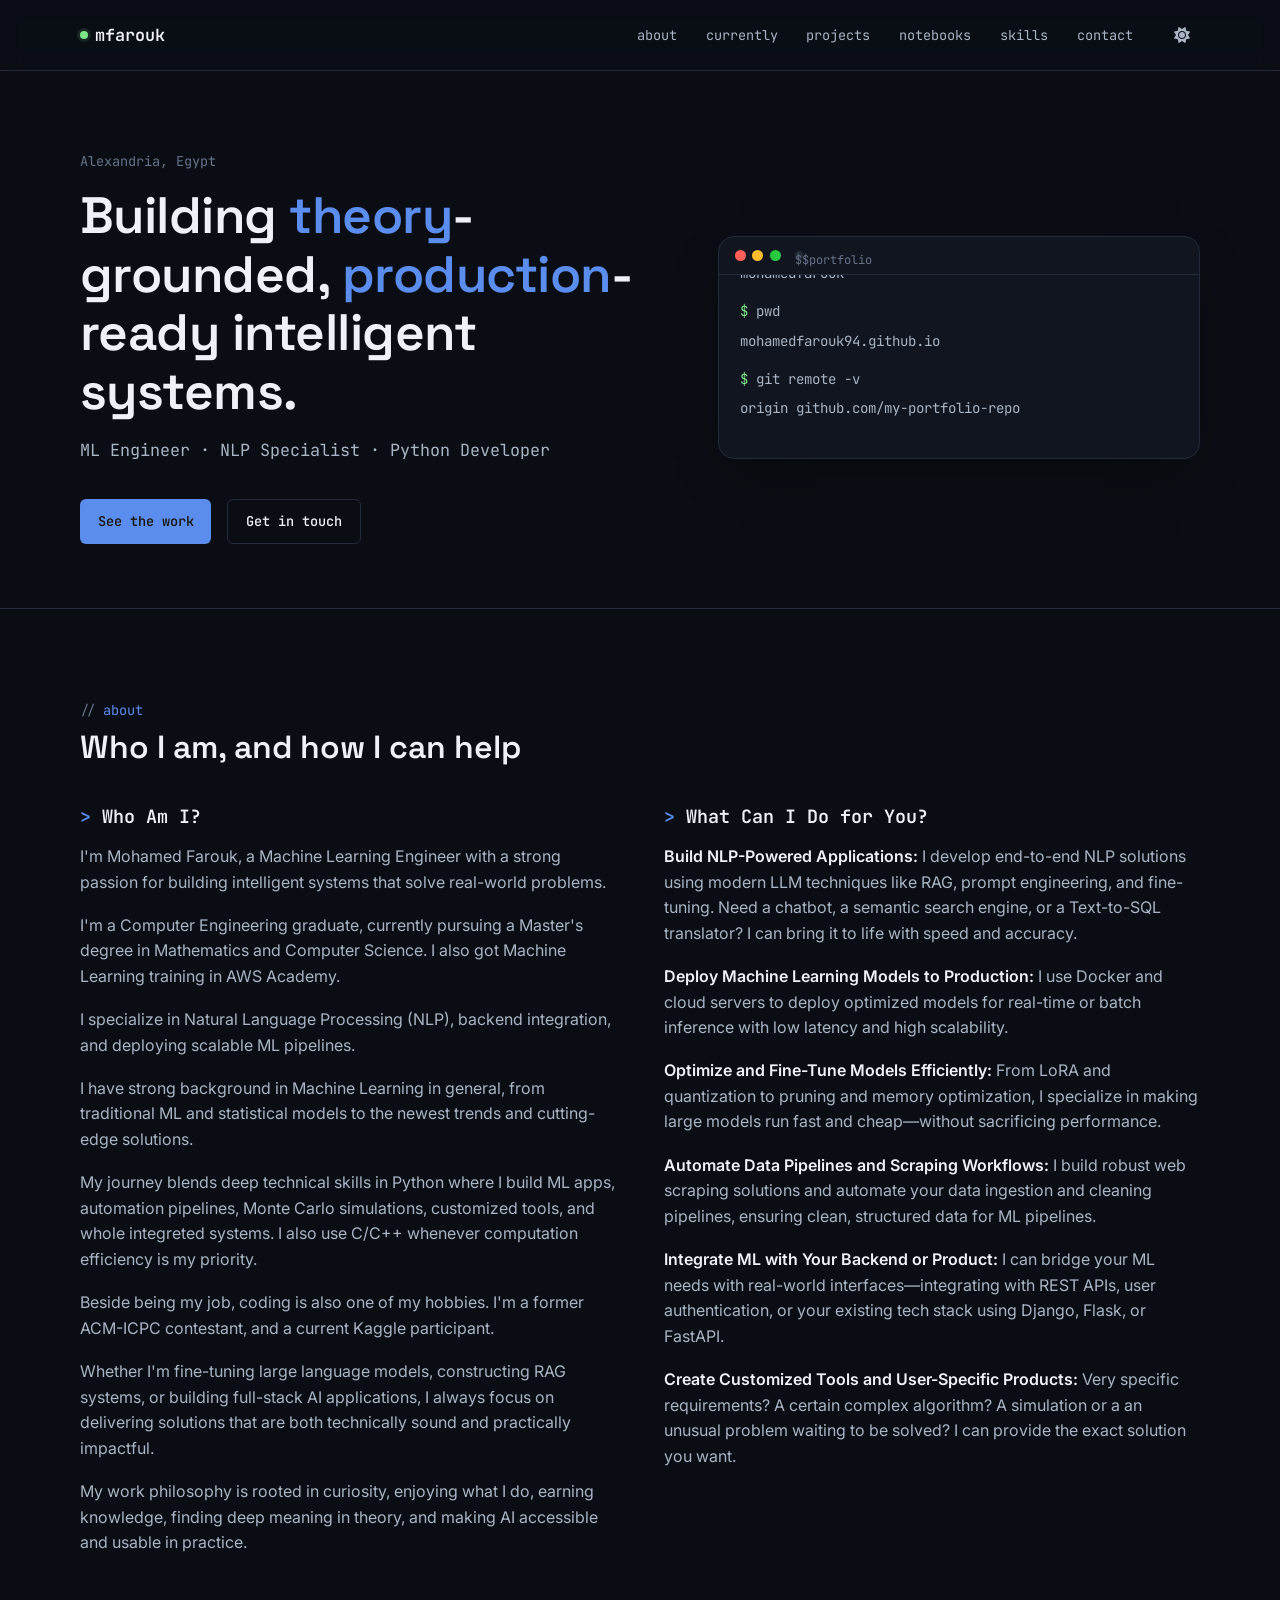
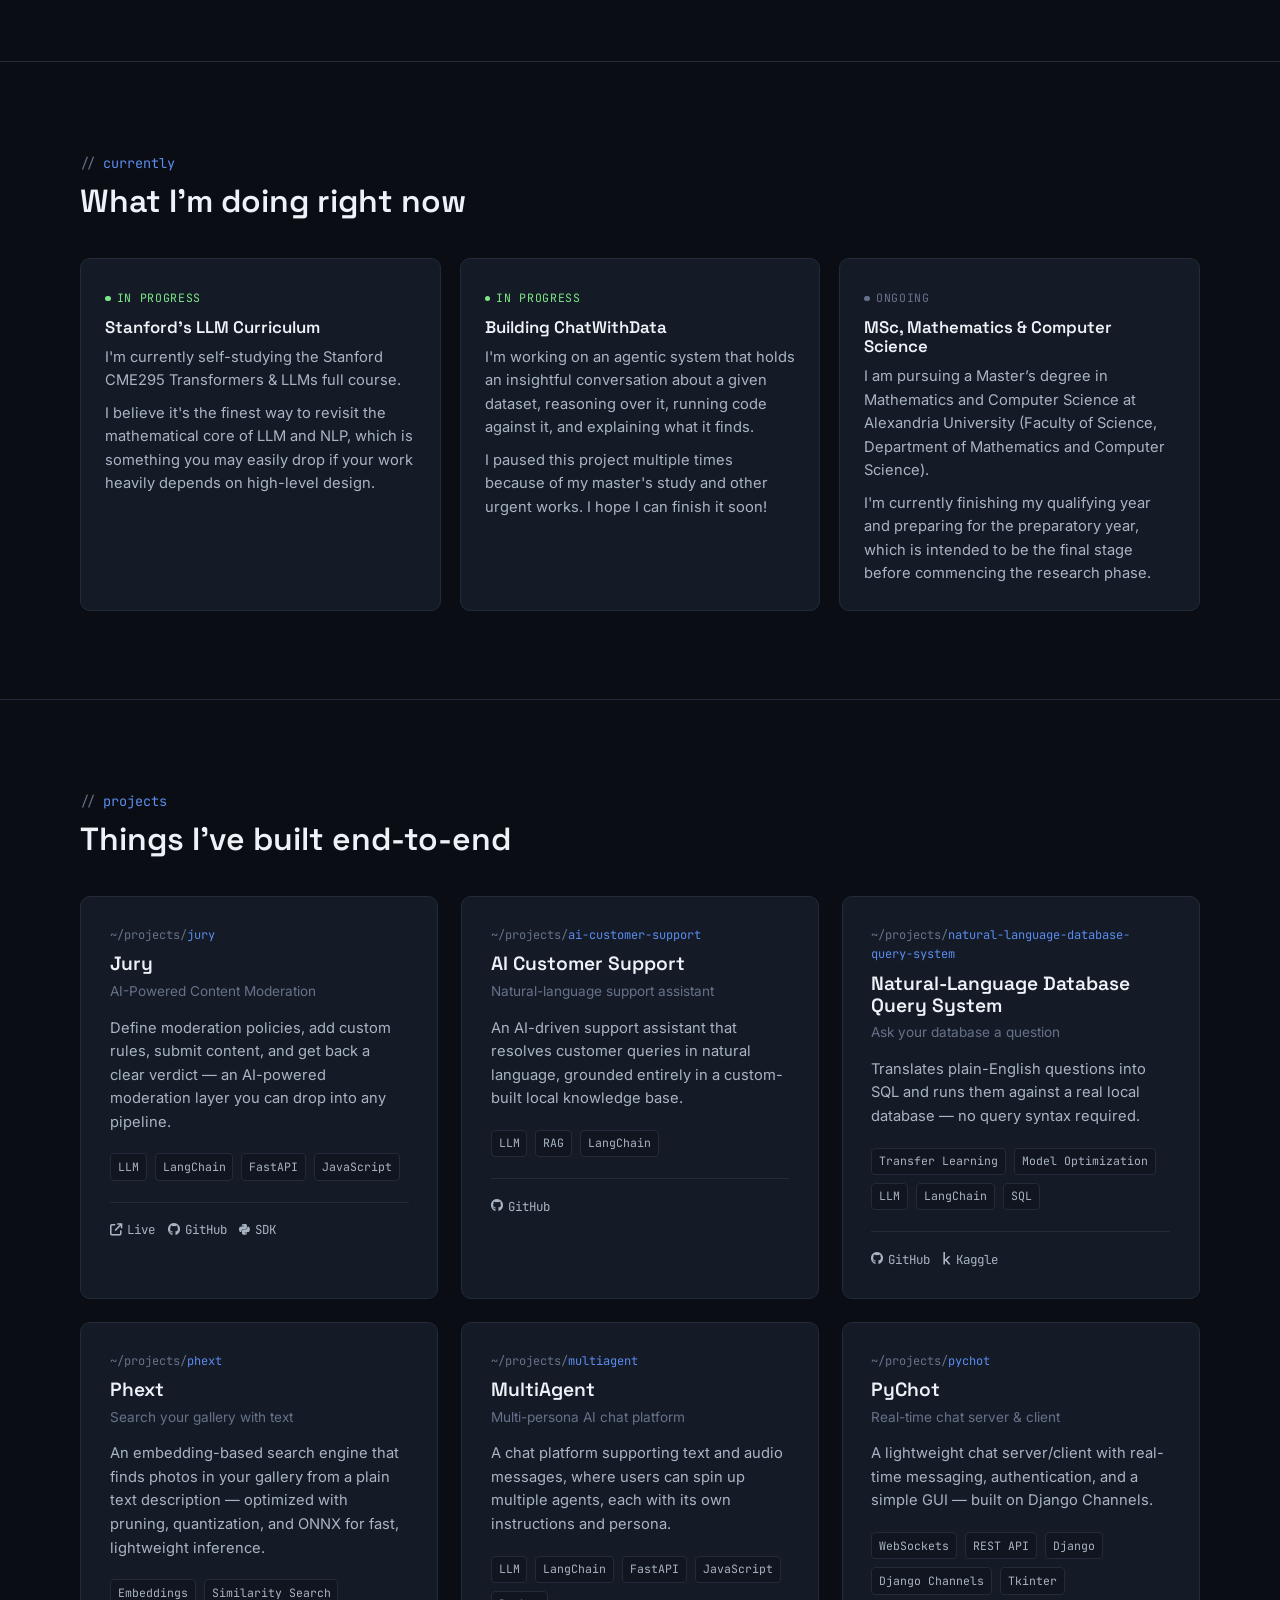
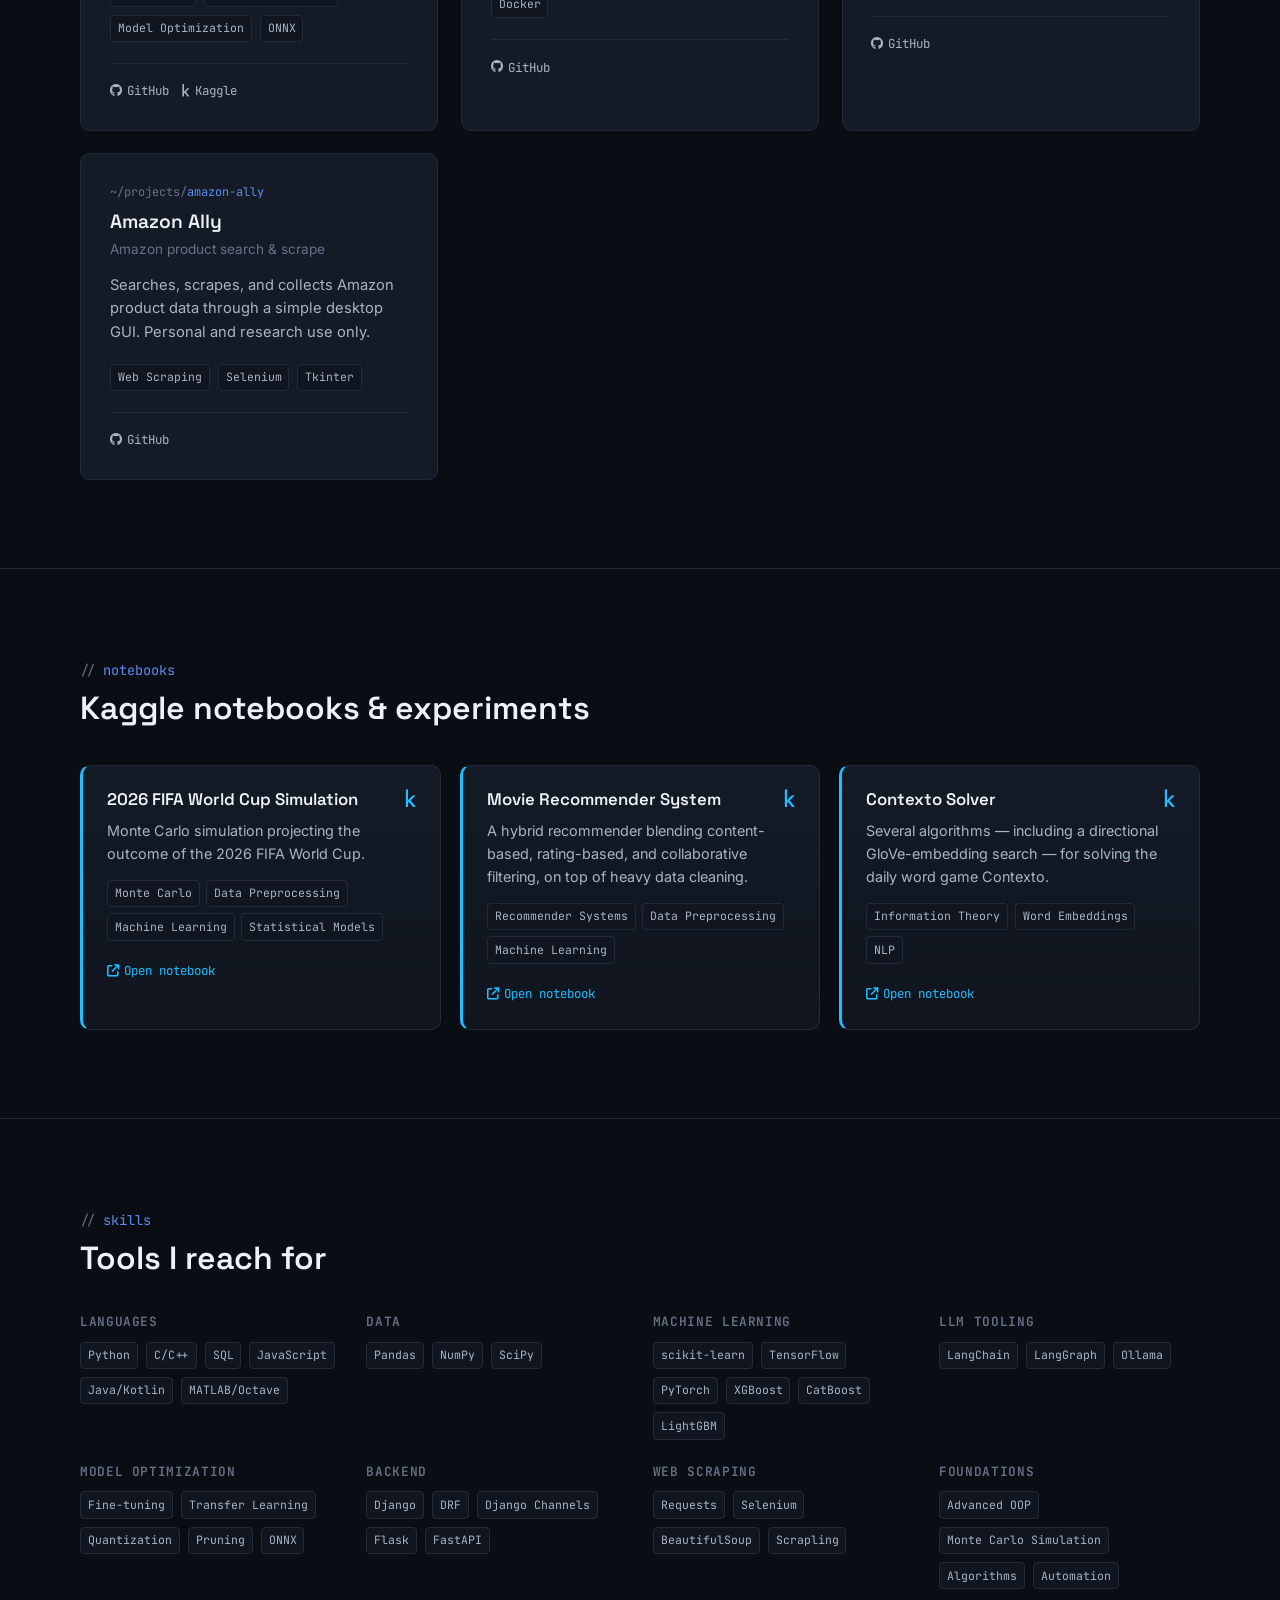
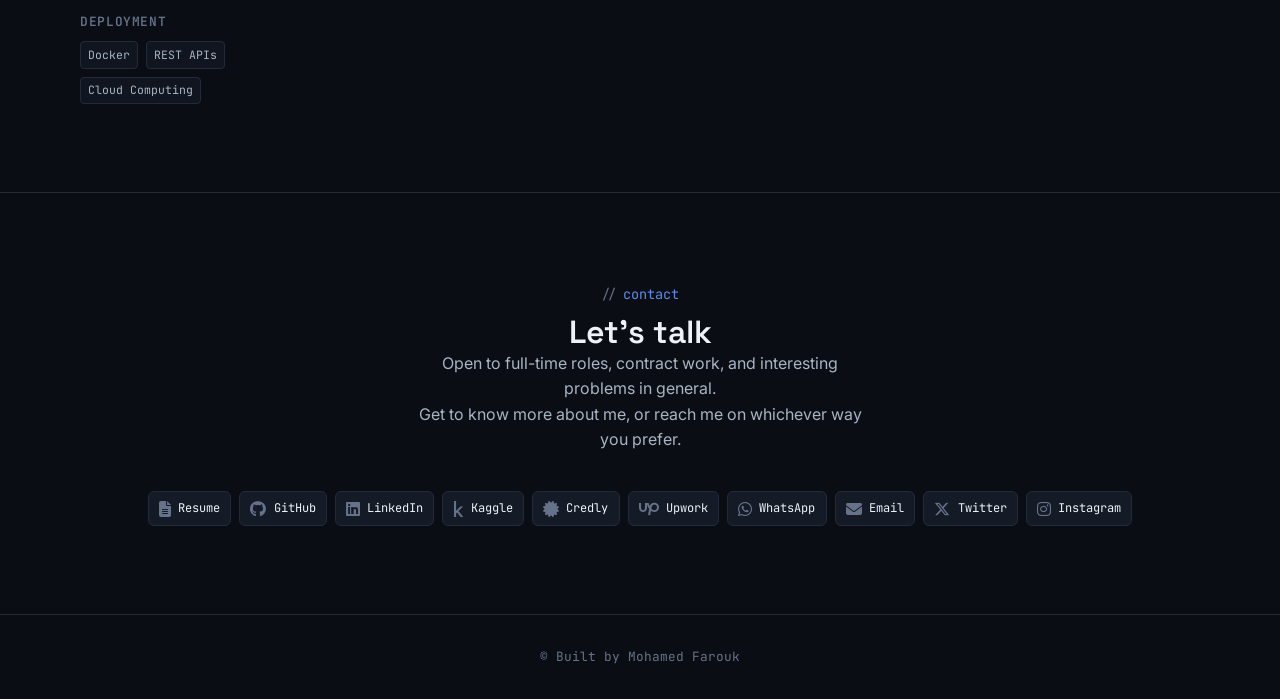
==== index.html @ a7dd2417 "fake commit to trigger deployment" ====
<!doctype html>
<html lang="en">
  <head>
    <meta charset="UTF-8" />
    <meta name="viewport" content="width=device-width, initial-scale=1" />
    <meta name="description" content="Mohamed Farouk — ML Engineer, NLP Specialist, Python Developer." />

    <meta property="og:title" content="Mohamed Farouk – ML Engineer & NLP Specialist" />
    <meta property="og:description" content="Portfolio showcasing NLP, ML, and backend projects by Mohamed Farouk." />
    <meta property="og:url" content="https://mohamedfarouk94.github.io/" />
    <meta property="og:type" content="website" />

    <meta name="twitter:card" content="summary" />
    <meta name="twitter:title" content="Mohamed Farouk – ML Engineer & NLP Specialist" />
    <meta name="twitter:description" content="Portfolio showcasing NLP, ML, and backend projects by Mohamed Farouk." />

    <link rel="preconnect" href="https://fonts.googleapis.com" />
    <link rel="preconnect" href="https://fonts.gstatic.com" crossorigin />
    <link rel="icon" type="image/png" href="favicon.png" />
    <link
      href="https://fonts.googleapis.com/css2?family=Space+Grotesk:wght@500;600;700&family=Inter:wght@400;500;600&family=JetBrains+Mono:wght@400;500;600&display=swap"
      rel="stylesheet"
    />
    <link
      rel="stylesheet"
      href="https://cdnjs.cloudflare.com/ajax/libs/font-awesome/6.5.0/css/all.min.css"
    />
    <link rel="stylesheet" href="css/styles.css" />
    <title>Mohamed Farouk — ML Engineer</title>
  </head>

  <body class="dark" id="top">
    <!-- ============================== HEADER / NAV ============================== -->
    <header class="site-header">
      <div class="wrap header-row">
        <a href="#top" class="logo"><span class="dot"></span>mfarouk</a>

        <nav class="nav">
          <ul class="nav__list" id="nav-list">
            <li class="nav__list-item"><a class="nav__link" href="#about">about</a></li>
            <li class="nav__list-item"><a class="nav__link" href="#currently">currently</a></li>
            <li class="nav__list-item"><a class="nav__link" href="#projects">projects</a></li>
            <li class="nav__list-item"><a class="nav__link" href="#notebooks">notebooks</a></li>
            <li class="nav__list-item"><a class="nav__link" href="#skills">skills</a></li>
            <li class="nav__list-item"><a class="nav__link" href="#contact">contact</a></li>
          </ul>

          <button type="button" class="icon-btn" id="btn-theme" aria-label="Toggle theme">
            <i class="fas fa-sun" aria-hidden="true"></i>
          </button>
          <button type="button" class="icon-btn nav__hamburger" id="btn-hamburger" aria-label="Toggle navigation">
            <i class="fas fa-bars" aria-hidden="true"></i>
          </button>
        </nav>
      </div>
    </header>

    <main>
      <!-- ============================== HERO ============================== -->
      <section class="hero">
        <div class="wrap hero__grid">
          <div>
            <div class="hero__kicker">Alexandria, Egypt</div>
            <h1>Building <span class="accent">theory</span>-grounded, <span class="accent">production</span>-ready intelligent systems.</h1>
            <div class="hero__role">ML Engineer · NLP Specialist · Python Developer</div>
            <div class="hero__actions">
              <a class="btn btn--primary" href="#projects">See the work</a>
              <a class="btn btn--outline" href="#contact">Get in touch</a>
            </div>
          </div>

          <div class="terminal" aria-hidden="true">
            <div class="terminal__bar">
              <span></span><span></span><span></span>
              <span class="terminal__title">$$portfolio</span>
            </div>
            <div class="terminal__body">
              <div class="terminal__line">
              </div>
              <div id="terminal-typed"></div>
            </div>
          </div>
        </div>
      </section>

      <!-- ============================== ABOUT =============================
           Text below is kept unchanged per request — only the markup
           around it is new. Edit the paragraphs directly here. ============ -->
      <section class="section about" id="about">
        <div class="wrap">
          <div class="section-head">
            <div class="eyebrow">about</div>
            <h2>Who I am, and how I can help</h2>
          </div>

          <div class="about__columns">
            <div class="about__body">
              <h3>Who Am I?</h3>
              <p>
                I'm Mohamed Farouk, a Machine Learning Engineer with a strong passion for building intelligent systems that solve real-world problems.
              </p>
              <p>
                I'm a Computer Engineering graduate, currently pursuing a Master's degree in Mathematics and Computer Science. I also got Machine Learning training in AWS Academy.
              </p>
              <p>
                I specialize in Natural Language Processing (NLP), backend integration, and deploying scalable ML pipelines.
              </p>
              <p>
                I have strong background in Machine Learning in general, from traditional ML and statistical models to the newest trends and cutting-edge solutions.
              </p>
              <p>
                My journey blends deep technical skills in Python where I build ML apps, automation pipelines, Monte Carlo simulations, customized tools, and whole integreted systems. I also use C/C++ whenever computation efficiency is my priority.
              </p>
              <p>
                Beside being my job, coding is also one of my hobbies. I'm a former ACM-ICPC contestant, and a current Kaggle participant.
              </p>
              <p>
                Whether I'm fine-tuning large language models, constructing RAG systems, or building full-stack AI applications, I always focus on delivering solutions that are both technically sound and practically impactful.
              </p>
              <p>
                My work philosophy is rooted in curiosity, enjoying what I do, earning knowledge, finding deep meaning in theory, and making AI accessible and usable in practice.
              </p>
            </div>

            <div class="about__body">
              <h3>What Can I Do for You?</h3>
              <p>
                <strong>Build NLP-Powered Applications:</strong> I develop end-to-end NLP solutions using modern LLM techniques like RAG, prompt engineering, and fine-tuning. Need a chatbot, a semantic search engine, or a Text-to-SQL translator? I can bring it to life with speed and accuracy.
              </p>
              <p>
                <strong>Deploy Machine Learning Models to Production:</strong> I use Docker and cloud servers to deploy optimized models for real-time or batch inference with low latency and high scalability.
              </p>
              <p>
                <strong>Optimize and Fine-Tune Models Efficiently:</strong> From LoRA and quantization to pruning and memory optimization, I specialize in making large models run fast and cheap—without sacrificing performance.
              </p>
              <p>
                <strong>Automate Data Pipelines and Scraping Workflows:</strong> I build robust web scraping solutions and automate your data ingestion and cleaning pipelines, ensuring clean, structured data for ML pipelines.
              </p>
              <p>
                <strong>Integrate ML with Your Backend or Product:</strong> I can bridge your ML needs with real-world interfaces—integrating with REST APIs, user authentication, or your existing tech stack using Django, Flask, or FastAPI.
              </p>
              <p>
                <strong>Create Customized Tools and User-Specific Products:</strong> Very specific requirements? A certain complex algorithm? A simulation or a an unusual problem waiting to be solved? I can provide the exact solution you want.
              </p>
            </div>
          </div>
        </div>
      </section>

      <!-- ============================== CURRENTLY ==============================
           Edit CURRENTLY in js/content.js. ========== -->
      <section class="section currently" id="currently">
        <div class="wrap">
          <div class="section-head">
            <div class="eyebrow">currently</div>
            <h2>What I'm doing right now</h2>
          </div>
          <div class="currently__grid" id="currently-grid"></div>
        </div>
      </section>

      <!-- ============================== PROJECTS ==============================
           Edit PROJECTS in js/content.js. ======================================= -->
      <section class="section projects" id="projects">
        <div class="wrap">
          <div class="section-head">
            <div class="eyebrow">projects</div>
            <h2>Things I've built end-to-end</h2>
          </div>
          <div class="projects__grid" id="projects-grid"></div>
        </div>
      </section>

      <!-- ============================== NOTEBOOKS ==============================
           Kaggle-only work lives here, kept separate from Projects.
           Edit NOTEBOOKS in js/content.js. ======================================= -->
      <section class="section notebooks" id="notebooks">
        <div class="wrap">
          <div class="section-head">
            <div class="eyebrow">notebooks</div>
            <h2>Kaggle notebooks & experiments</h2>
          </div>
          <div class="notebooks__grid" id="notebooks-grid"></div>
        </div>
      </section>

      <!-- ============================== SKILLS ==============================
           Edit SKILLS in js/content.js. ======================================= -->
      <section class="section skills" id="skills">
        <div class="wrap">
          <div class="section-head">
            <div class="eyebrow">skills</div>
            <h2>Tools I reach for</h2>
          </div>
          <div class="skills__groups" id="skills-groups"></div>
        </div>
      </section>

      <!-- ============================== CONTACT ==============================
           Edit CONTACT_LINKS in js/content.js. ================================= -->
      <section class="section contact" id="contact">
        <div class="wrap">
          <div class="section-head">
            <div class="eyebrow">contact</div>
            <h2>Let's talk</h2>
            <p class="contact__lead">
              Open to full-time roles, contract work, and interesting problems in general.<br>
              Get to know more about me, or reach me on whichever way you prefer.
            </p>
          </div>
          <div class="contact__row" id="contact-row"></div>
        </div>
      </section>
    </main>

    <a href="#top" class="scroll-top" id="scroll-top" aria-label="Scroll to top">
      <i class="fas fa-arrow-up" aria-hidden="true"></i>
    </a>

    <footer class="site-footer">
      <div class="wrap">© Built by Mohamed Farouk</div>
    </footer>

    <script src="js/content.js"></script>
    <script src="js/render.js"></script>
    <script src="js/main.js"></script>
  </body>
</html>
---- css/styles.css ----
/* ===================================================================
   TOKENS
=================================================================== */
* {
  margin: 0;
  padding: 0;
  border: 0;
  box-sizing: border-box;
}

:root {
  --font-display: "Space Grotesk", sans-serif;
  --font-body: "Inter", sans-serif;
  --font-mono: "JetBrains Mono", monospace;

  --radius-sm: 6px;
  --radius-md: 10px;
  --radius-lg: 16px;

  --max-w: 1120px;

  --kaggle: #20beff;
}

.dark {
  --bg: #0a0e14;
  --bg-elevated: #10151f;
  --surface: #141a26;
  --surface-hover: #182031;
  --border: #232b3a;
  --fg: #a9b4c4;
  --fg-strong: #eef2f8;
  --fg-dim: #667289;
  --accent: #5b8dee;
  --accent-strong: #7ba3f2;
  --accent-soft: rgba(91, 141, 238, 0.12);
  --accent-2: #7ee787;
  --accent-2-soft: rgba(126, 231, 135, 0.12);
  --shadow: 0 20px 50px -20px rgba(0, 0, 0, 0.6);
}

.light {
  --bg: #f4f6f9;
  --bg-elevated: #ffffff;
  --surface: #ffffff;
  --surface-hover: #eef1f6;
  --border: #dde2ea;
  --fg: #4a5162;
  --fg-strong: #171b26;
  --fg-dim: #8991a3;
  --accent: #5b8dee;
  --accent-strong: #7ba3f2;
  --accent-soft: rgba(91, 141, 238, 0.12);
  --accent-2: #1f8a4c;
  --accent-2-soft: rgba(31, 138, 76, 0.1);
  --shadow: 0 20px 50px -25px rgba(30, 40, 60, 0.25);
}

html {
  scroll-behavior: smooth;
}

body {
  background: var(--bg);
  color: var(--fg);
  font-family: var(--font-body);
  line-height: 1.6;
  -webkit-font-smoothing: antialiased;
}

h1, h2, h3, h4 {
  font-family: var(--font-display);
  color: var(--fg-strong);
  line-height: 1.15;
  font-weight: 600;
}

a {
  color: inherit;
  text-decoration: none;
}

ul {
  list-style: none;
}

::selection {
  background: var(--accent);
  color: var(--bg);
}

.wrap {
  max-width: var(--max-w);
  width: 92%;
  margin: 0 auto;
}

@media (prefers-reduced-motion: reduce) {
  *, *::before, *::after {
    animation-duration: 0.001ms !important;
    transition-duration: 0.001ms !important;
  }
}

/* ===================================================================
   EYEBROW / SECTION LABEL — "// comment" motif
=================================================================== */
.eyebrow {
  display: inline-flex;
  align-items: center;
  gap: 0.5em;
  font-family: var(--font-mono);
  font-size: 0.85rem;
  color: var(--accent);
  margin-bottom: 0.6em;
}

.eyebrow::before {
  content: "//";
  color: var(--fg-dim);
}

.section-head {
  margin-bottom: 2.4em;
}

.section-head h2 {
  font-size: 2rem;
}

.section {
  padding: 5.5em 0;
  border-top: 1px solid var(--border);
}

/* ===================================================================
   HEADER / NAV
=================================================================== */
.site-header {
  position: sticky;
  top: 0;
  z-index: 50;
  background: color-mix(in srgb, var(--bg) 85%, transparent);
  backdrop-filter: blur(10px);
  border-bottom: 1px solid var(--border);
}

.header-row {
  height: 4.4em;
  display: flex;
  align-items: center;
  justify-content: space-between;
}

.logo {
  font-family: var(--font-mono);
  font-weight: 600;
  font-size: 1.05rem;
  color: var(--fg-strong);
  display: flex;
  align-items: center;
  gap: 0.4em;
}

.logo .dot {
  width: 0.5em;
  height: 0.5em;
  border-radius: 50%;
  background: var(--accent-2);
  box-shadow: 0 0 0 3px var(--accent-2-soft);
}

.nav {
  display: flex;
  align-items: center;
  gap: 2em;
}

.nav__list {
  display: flex;
  gap: 1.8em;
}

.nav__link {
  font-family: var(--font-mono);
  font-size: 0.85rem;
  color: var(--fg);
  position: relative;
  padding-bottom: 0.2em;
}

.nav__link:hover {
  color: var(--fg-strong);
}

.nav__link::before {
  content: "";
  position: absolute;
  left: 0;
  bottom: 0;
  height: 2px;
  width: 0%;
  background: var(--accent);
  transition: width 0.2s ease;
}

.nav__link:hover::before {
  width: 100%;
}

.icon-btn {
  display: inline-flex;
  align-items: center;
  justify-content: center;
  width: 2.2em;
  height: 2.2em;
  border-radius: var(--radius-sm);
  color: var(--fg);
  font-size: 1rem;
  background: transparent;
  cursor: pointer;
}

.icon-btn:hover {
  background: var(--surface-hover);
  color: var(--accent);
}

.nav__hamburger {
  display: none;
}

@media (max-width: 780px) {
  .nav__list {
    display: none;
    position: absolute;
    top: 4.4em;
    left: 0;
    right: 0;
    flex-direction: column;
    gap: 0;
    background: var(--bg-elevated);
    border-bottom: 1px solid var(--border);
    padding: 0.5em 0;
  }
  .nav__list.is-open {
    display: flex;
  }
  .nav__list-item {
    width: 100%;
  }
  .nav__link {
    display: block;
    padding: 0.9em 6%;
  }
  .nav__hamburger {
    display: inline-flex;
  }
}

/* ===================================================================
   HERO — terminal boot sequence (signature element)
=================================================================== */
.hero {
  padding: 5em 0 4em;
}

.hero__grid {
  display: grid;
  grid-template-columns: 1.1fr 0.9fr;
  gap: 3em;
  align-items: center;
}

@media (max-width: 900px) {
  .hero__grid {
    grid-template-columns: 1fr;
  }
}

.hero__kicker {
  font-family: var(--font-mono);
  font-size: 0.85rem;
  color: var(--fg-dim);
  margin-bottom: 1em;
}

.hero h1 {
  font-size: 3.2rem;
  letter-spacing: -0.01em;
}

.hero h1 .accent {
  color: var(--accent);
}

.hero__role {
  font-family: var(--font-mono);
  color: var(--fg);
  font-size: 1.05rem;
  margin-top: 0.9em;
}

.hero__actions {
  display: flex;
  gap: 1em;
  margin-top: 2.2em;
  flex-wrap: wrap;
}

@media (max-width: 600px) {
  .hero h1 {
    font-size: 2.2rem;
  }
}

/* terminal window */
.terminal {
  background: var(--bg-elevated);
  border: 1px solid var(--border);
  border-radius: var(--radius-lg);
  box-shadow: var(--shadow);
  overflow: hidden;
}

.terminal__bar {
  display: flex;
  align-items: center;
  gap: 0.4em;
  padding: 0.8em 1em;
  border-bottom: 1px solid var(--border);
}

.terminal__bar span {
  width: 0.7em;
  height: 0.7em;
  border-radius: 50%;
  background: var(--border);
}

.terminal__bar span:nth-child(1) { background: #ff5f57; }
.terminal__bar span:nth-child(2) { background: #febc2e; }
.terminal__bar span:nth-child(3) { background: #28c840; }

.terminal__title {
  font-family: var(--font-mono);
  font-size: 0.75rem;
  color: var(--fg-dim);
  margin-left: 0.6em;
}

.terminal__body {
  padding: 1.4em 1.5em 1.6em;
  font-family: var(--font-mono);
  font-size: 0.88rem;
  height: 13em;
  overflow-y: auto;
  scroll-behavior: smooth;
}

.terminal__body::-webkit-scrollbar {
  width: 6px;
}

.terminal__body::-webkit-scrollbar-thumb {
  background: var(--border);
  border-radius: 3px;
}

.terminal__line {
  display: flex;
  gap: 0.6em;
  margin-bottom: 0.5em;
}

.terminal__line:has(.terminal__output.k) {
  margin-bottom: 1.1em;
}

.terminal__prompt {
  color: var(--accent-2);
  flex-shrink: 0;
}

.terminal__output {
  color: var(--fg);
  white-space: pre-wrap;
}

.terminal__output .k {
  color: var(--accent);
}

.cursor {
  display: inline-block;
  width: 0.55em;
  height: 1.1em;
  background: var(--accent);
  margin-left: 0.15em;
  vertical-align: text-bottom;
  animation: blink 1s step-end infinite;
}

@keyframes blink {
  50% { opacity: 0; }
}

.typed-line {
  border-right: none;
}

/* ===================================================================
   BUTTONS
=================================================================== */
.btn {
  display: inline-flex;
  align-items: center;
  gap: 0.5em;
  padding: 0.75em 1.3em;
  border-radius: var(--radius-sm);
  font-family: var(--font-mono);
  font-size: 0.85rem;
  font-weight: 500;
  transition: transform 0.15s ease, background 0.15s ease, color 0.15s ease;
}

.btn--primary {
  background: var(--accent);
  color: #191305;
}

.btn--primary:hover {
  background: var(--accent-strong);
  transform: translateY(-2px);
}

.btn--outline {
  border: 1px solid var(--border);
  color: var(--fg-strong);
}

.btn--outline:hover {
  border-color: var(--accent);
  color: var(--accent);
  transform: translateY(-2px);
}

/* ===================================================================
   ABOUT
=================================================================== */
.about__body p {
  max-width: 72ch;
  margin-bottom: 1.1em;
  color: var(--fg);
}

.about__columns {
  display: grid;
  grid-template-columns: 1fr 1fr;
  gap: 3em;
  margin-top: 2.5em;
}

@media (max-width: 860px) {
  .about__columns {
    grid-template-columns: 1fr;
    gap: 2.5em;
  }
}

.about__columns h3 {
  font-size: 1.15rem;
  margin-bottom: 0.9em;
  font-family: var(--font-mono);
  font-weight: 600;
}

.about__columns h3::before {
  content: "> ";
  color: var(--accent);
}

.about__body strong {
  color: var(--fg-strong);
  font-weight: 600;
}

/* ===================================================================
   CURRENTLY
=================================================================== */
.currently__grid {
  display: grid;
  grid-template-columns: repeat(auto-fit, minmax(19em, 1fr));
  gap: 1.2em;
}

.now-card {
  background: var(--surface);
  border: 1px solid var(--border);
  border-radius: var(--radius-md);
  padding: 1.5em;
  position: relative;
}

.now-card__status {
  display: inline-flex;
  align-items: center;
  gap: 0.5em;
  font-family: var(--font-mono);
  font-size: 0.72rem;
  text-transform: uppercase;
  letter-spacing: 0.06em;
  color: var(--accent-2);
  margin-bottom: 0.9em;
}

.now-card p {
  font-size: 0.92rem;
  color: var(--fg);
  margin-bottom: 0.6em;
}

.now-card p:last-child {
  margin-bottom: 0;
}

.now-card__status .dot {
  width: 0.5em;
  height: 0.5em;
  border-radius: 50%;
  background: var(--accent-2);
}

.now-card__status.is-ongoing {
  color: var(--fg-dim);
}

.now-card__status.is-ongoing .dot {
  background: var(--fg-dim);
}

.now-card__status .dot {
  animation: pulse 1.8s ease-in-out infinite;
}

@keyframes pulse {
  0%, 100% { opacity: 1; }
  50% { opacity: 0.35; }
}

.now-card h3 {
  font-size: 1.05rem;
  margin-bottom: 0.5em;
}

.now-card p {
  font-size: 0.92rem;
  color: var(--fg);
}

/* ===================================================================
   PROJECTS
=================================================================== */
.projects__grid {
  display: grid;
  grid-template-columns: repeat(auto-fit, minmax(21em, 1fr));
  gap: 1.4em;
}

.project-card {
  background: var(--surface);
  border: 1px solid var(--border);
  border-radius: var(--radius-md);
  padding: 1.8em;
  display: flex;
  flex-direction: column;
  transition: transform 0.2s ease, border-color 0.2s ease;
}

.project-card:hover {
  transform: translateY(-5px);
  border-color: var(--accent);
}

.project-card__path {
  font-family: var(--font-mono);
  font-size: 0.75rem;
  color: var(--fg-dim);
  margin-bottom: 0.7em;
}

.project-card__path span {
  color: var(--accent);
}

.project-card h3 {
  font-size: 1.2rem;
  margin-bottom: 0.3em;
}

.project-card__tagline {
  font-size: 0.85rem;
  color: var(--fg-dim);
  margin-bottom: 1em;
}

.project-card__desc {
  font-size: 0.92rem;
  color: var(--fg);
  flex-grow: 1;
  margin-bottom: 1.3em;
}

.project-card__stack {
  display: flex;
  flex-wrap: wrap;
  gap: 0.5em;
  margin-bottom: 1.3em;
}

.tag {
  font-family: var(--font-mono);
  font-size: 0.72rem;
  color: var(--fg);
  background: var(--bg-elevated);
  border: 1px solid var(--border);
  padding: 0.3em 0.6em;
  border-radius: 4px;
}

.project-card__links {
  display: flex;
  gap: 0.8em;
  border-top: 1px solid var(--border);
  padding-top: 1.1em;
  margin-top: auto;
}

.project-card__links a {
  display: inline-flex;
  align-items: center;
  gap: 0.4em;
  font-family: var(--font-mono);
  font-size: 0.78rem;
  color: var(--fg);
}

.project-card__links a:hover {
  color: var(--accent);
}

/* full-width option for a card with an especially long description */
.project-card--wide {
  grid-column: 1 / -1;
}

@media (min-width: 900px) {
  .project-card--wide .project-card__inner {
    display: grid;
    grid-template-columns: 1fr 1fr;
    gap: 2em;
  }
}

/* ===================================================================
   NOTEBOOKS — distinct, lighter card style
=================================================================== */
.notebooks__grid {
  display: grid;
  grid-template-columns: repeat(auto-fit, minmax(18em, 1fr));
  gap: 1.2em;
}

.notebook-card {
  border: 1px solid var(--border);
  border-radius: var(--radius-md);
  padding: 1.5em;
  background: linear-gradient(180deg, var(--surface) 0%, var(--bg-elevated) 100%);
  border-left: 3px solid var(--kaggle);
  transition: transform 0.2s ease;
}

.notebook-card:hover {
  transform: translateY(-4px);
}

.notebook-card__head {
  display: flex;
  align-items: flex-start;
  justify-content: space-between;
  gap: 0.8em;
  margin-bottom: 0.6em;
}

.notebook-card h3 {
  font-size: 1.05rem;
}

.notebook-card__icon {
  color: var(--kaggle);
  font-size: 1.1rem;
  flex-shrink: 0;
}

.notebook-card p {
  font-size: 0.9rem;
  color: var(--fg);
  margin-bottom: 1em;
}

.notebook-card__stack {
  display: flex;
  flex-wrap: wrap;
  gap: 0.4em;
  margin-bottom: 1em;
}

.notebook-card__link {
  font-family: var(--font-mono);
  font-size: 0.78rem;
  color: var(--kaggle);
  display: inline-flex;
  align-items: center;
  gap: 0.4em;
}

/* ===================================================================
   SKILLS
=================================================================== */
.skills__groups {
  display: grid;
  grid-template-columns: repeat(auto-fit, minmax(15em, 1fr));
  gap: 1.6em;
}

.skill-group h3 {
  font-family: var(--font-mono);
  font-size: 0.8rem;
  text-transform: uppercase;
  letter-spacing: 0.05em;
  color: var(--fg-dim);
  margin-bottom: 0.9em;
}

.skill-group__list {
  display: flex;
  flex-wrap: wrap;
  gap: 0.5em;
}

/* ===================================================================
   CONTACT
=================================================================== */
.contact {
  text-align: center;
}

.contact__lead {
  max-width: 46ch;
  margin: 0 auto 2em;
  color: var(--fg);
}

.contact__row {
  display: flex;
  flex-wrap: wrap;
  justify-content: center;
  gap: 0.5em;
}

.contact-link {
  display: inline-flex;
  align-items: center;
  gap: 0.6em;
  padding: 0.55em 0.85em;
  border: 1px solid var(--border);
  border-radius: var(--radius-sm);
  font-family: var(--font-mono);
  font-size: 0.75rem;
  color: var(--fg-strong);
  background: var(--surface);
}

.contact-link i {
  font-size: 1rem;
  color: var(--fg-dim);
}

.contact-link:hover {
  border-color: var(--accent);
  color: var(--accent);
  transform: translateY(-2px);
}

.contact-link:hover i {
  color: var(--accent);
}

/* ===================================================================
   FOOTER
=================================================================== */
.site-footer {
  border-top: 1px solid var(--border);
  padding: 2.5em 0;
  text-align: center;
  font-family: var(--font-mono);
  font-size: 0.8rem;
  color: var(--fg-dim);
}

.scroll-top {
  position: fixed;
  bottom: 1.5em;
  right: 1.5em;
  width: 2.6em;
  height: 2.6em;
  border-radius: 50%;
  background: var(--surface);
  border: 1px solid var(--border);
  color: var(--fg-strong);
  display: none;
  align-items: center;
  justify-content: center;
  box-shadow: var(--shadow);
  z-index: 40;
}

.scroll-top:hover {
  border-color: var(--accent);
  color: var(--accent);
}

/* ===================================================================
   FOCUS STATES (a11y)
=================================================================== */
a:focus-visible,
button:focus-visible {
  outline: 2px solid var(--accent);
  outline-offset: 2px;
}
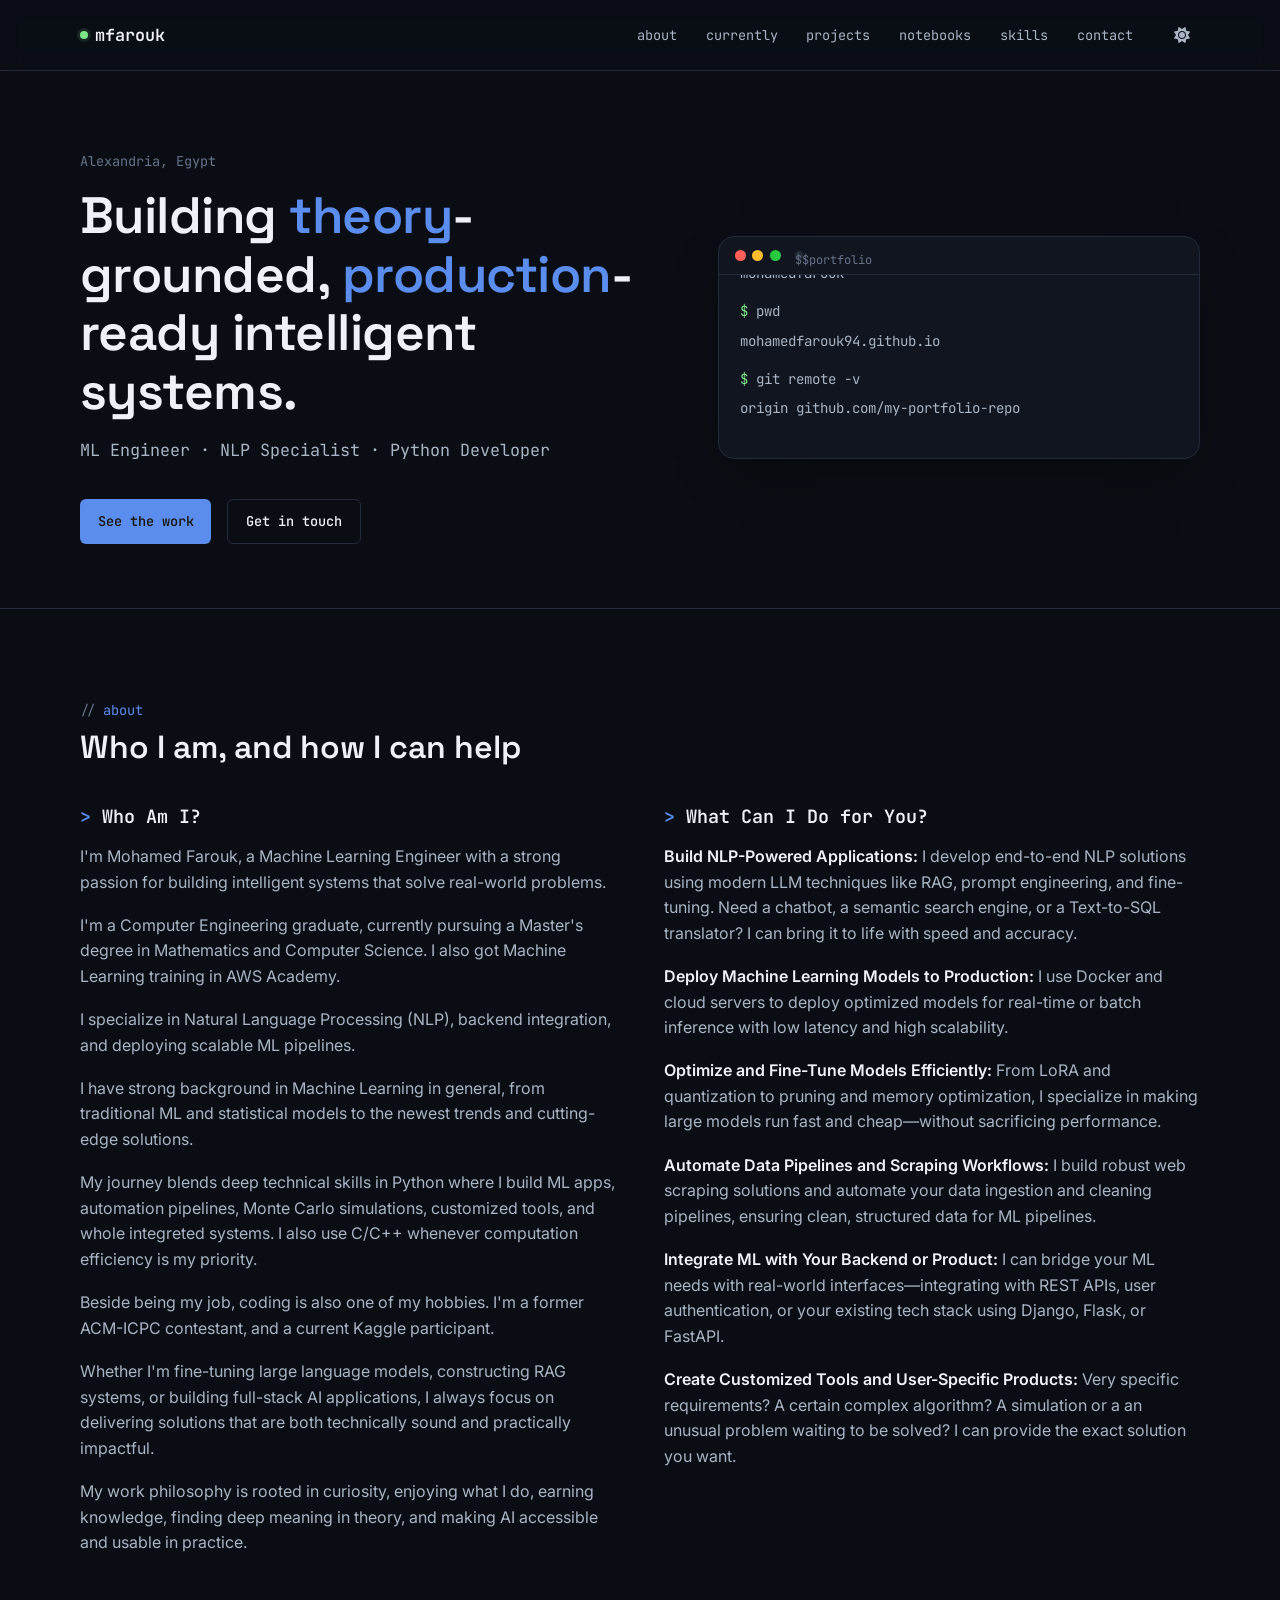
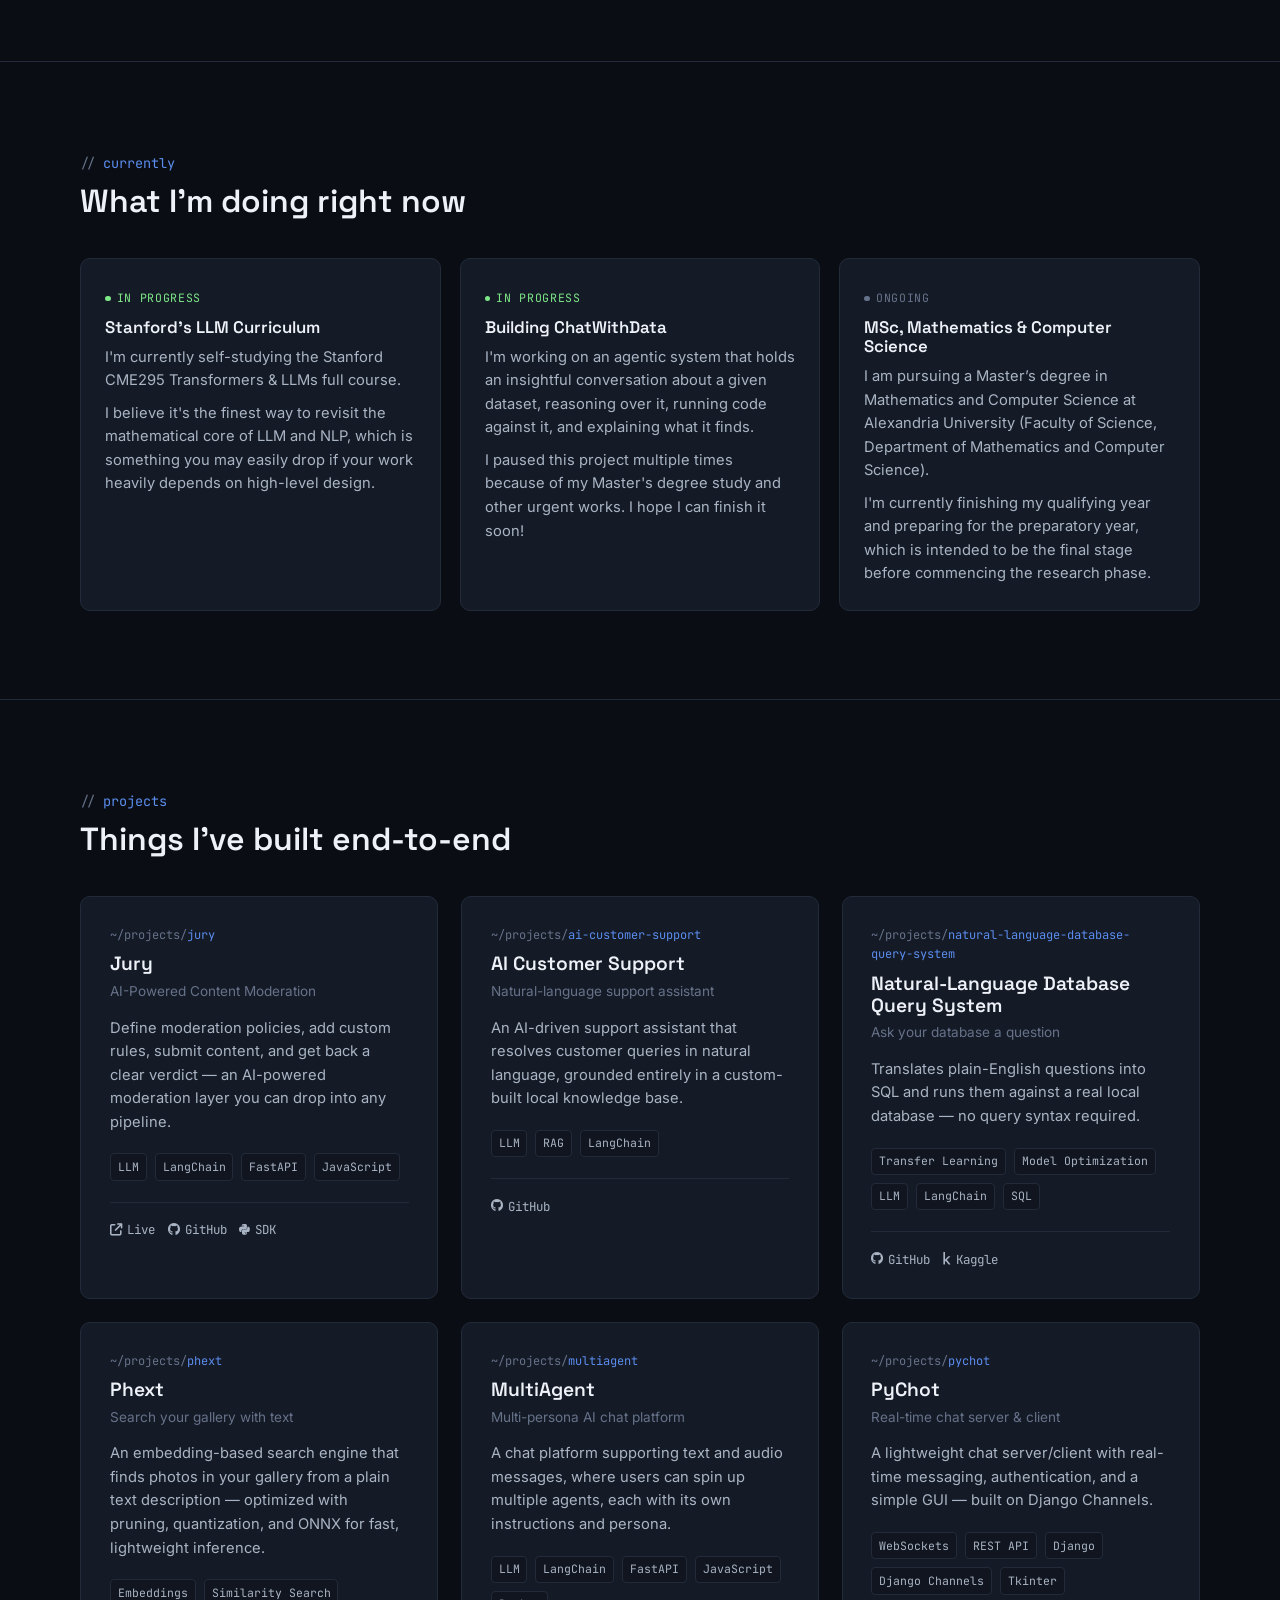
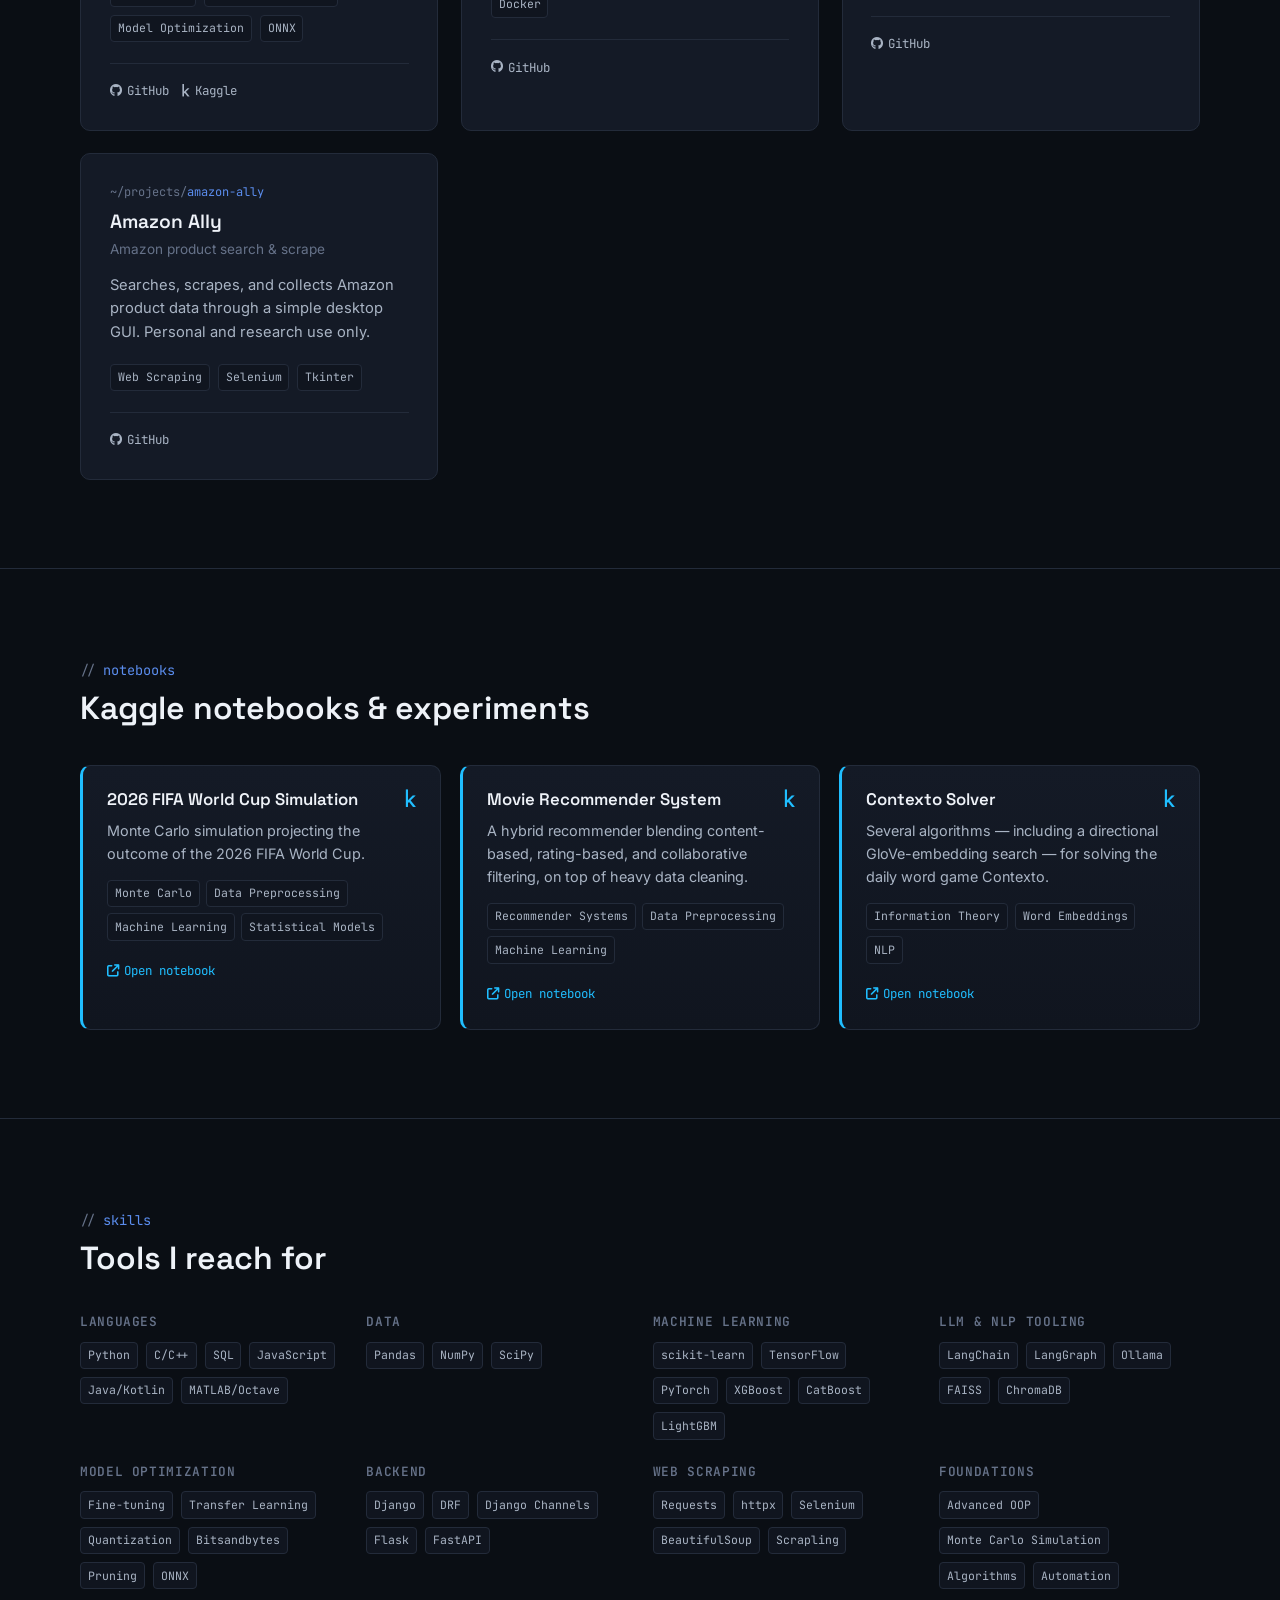
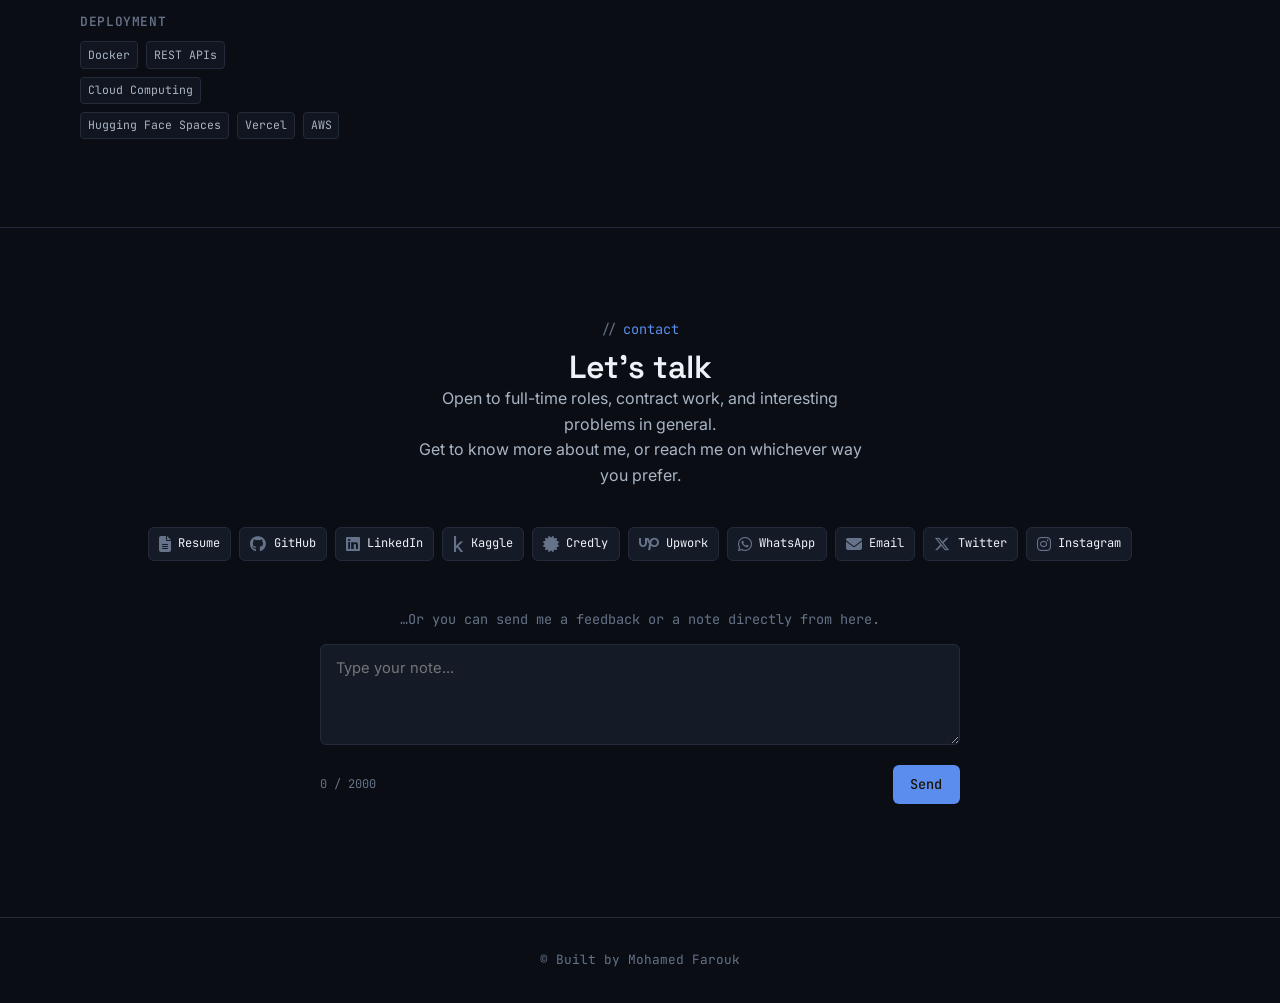
==== commit f3400158: "feedback section" ====
--- a/index.html
+++ b/index.html
@@ -209,6 +209,17 @@
             </p>
           </div>
           <div class="contact__row" id="contact-row"></div>
+            <div class="feedback-box">
+            <p class="feedback-box__lead">…Or you can send me a feedback or a note directly from here.</p>
+            <form id="feedback-form" class="feedback-form">
+              <textarea id="feedback-text" class="feedback-form__textarea" maxlength="2000" rows="4" placeholder="Type your note..." required></textarea>
+              <div class="feedback-form__footer">
+                <span class="feedback-form__count" id="feedback-count">0 / 2000</span>
+                <button type="submit" class="btn btn--primary" id="feedback-submit">Send</button>
+              </div>
+              <p class="feedback-form__status" id="feedback-status" aria-live="polite"></p>
+            </form>
+          </div>
         </div>
       </section>
     </main>
--- a/css/styles.css
+++ b/css/styles.css
@@ -796,6 +796,54 @@
   color: var(--accent);
 }
 
+.feedback-box {
+  max-width: 40em;
+  margin: 3em auto 0;
+  text-align: left;
+}
+.feedback-box__lead {
+  font-family: var(--font-mono);
+  font-size: 0.85rem;
+  color: var(--fg-dim);
+  margin-bottom: 1em;
+  text-align: center;
+}
+.feedback-form__textarea {
+  width: 100%;
+  resize: vertical;
+  min-height: 6em;
+  padding: 0.9em 1em;
+  border: 1px solid var(--border);
+  border-radius: var(--radius-sm);
+  background: var(--surface);
+  color: var(--fg-strong);
+  font-family: var(--font-body);
+  font-size: 0.92rem;
+}
+.feedback-form__textarea:focus-visible {
+  outline: 2px solid var(--accent);
+  outline-offset: 2px;
+}
+.feedback-form__footer {
+  display: flex;
+  align-items: center;
+  justify-content: space-between;
+  margin-top: 0.8em;
+}
+.feedback-form__count {
+  font-family: var(--font-mono);
+  font-size: 0.75rem;
+  color: var(--fg-dim);
+}
+.feedback-form__status {
+  margin-top: 0.8em;
+  font-family: var(--font-mono);
+  font-size: 0.8rem;
+  min-height: 1.2em;
+}
+.feedback-form__status.is-success { color: var(--accent-2); }
+.feedback-form__status.is-error { color: #ff6b6b; }
+
 /* ===================================================================
    FOOTER
 =================================================================== */
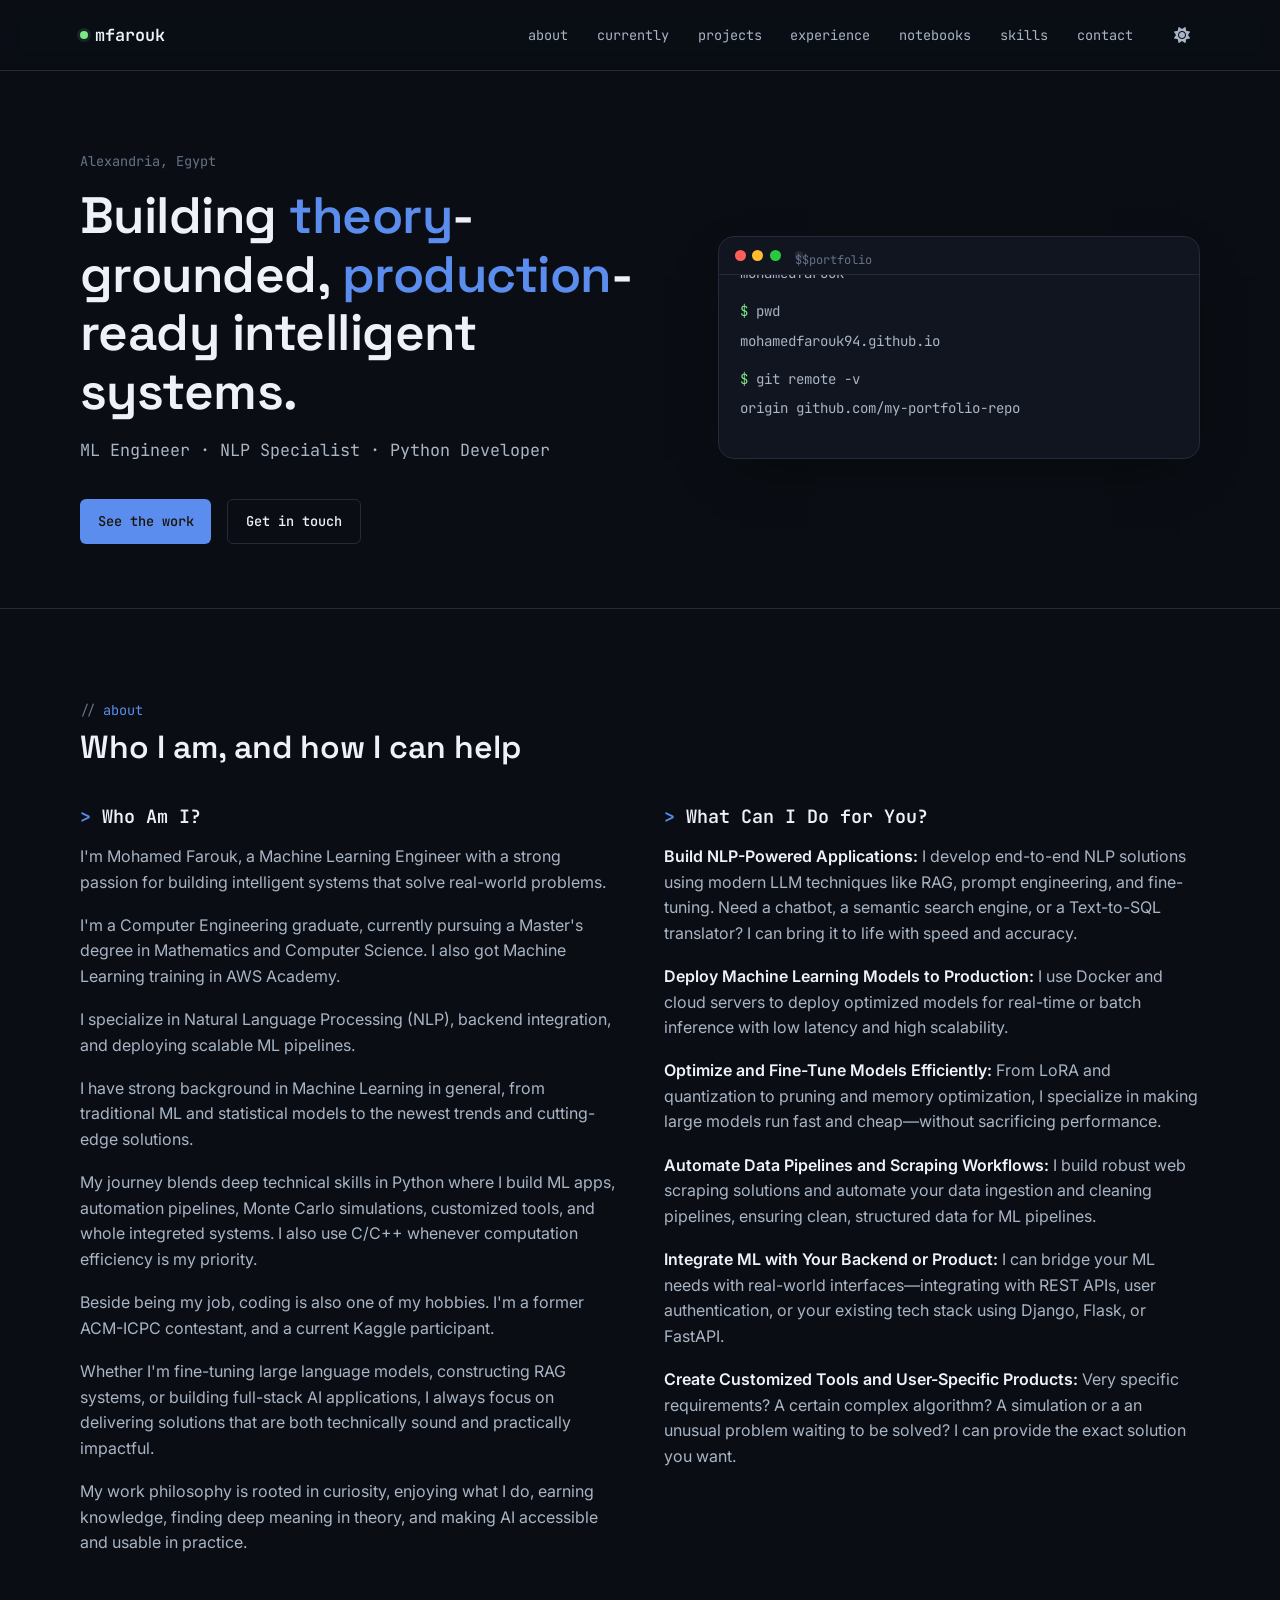
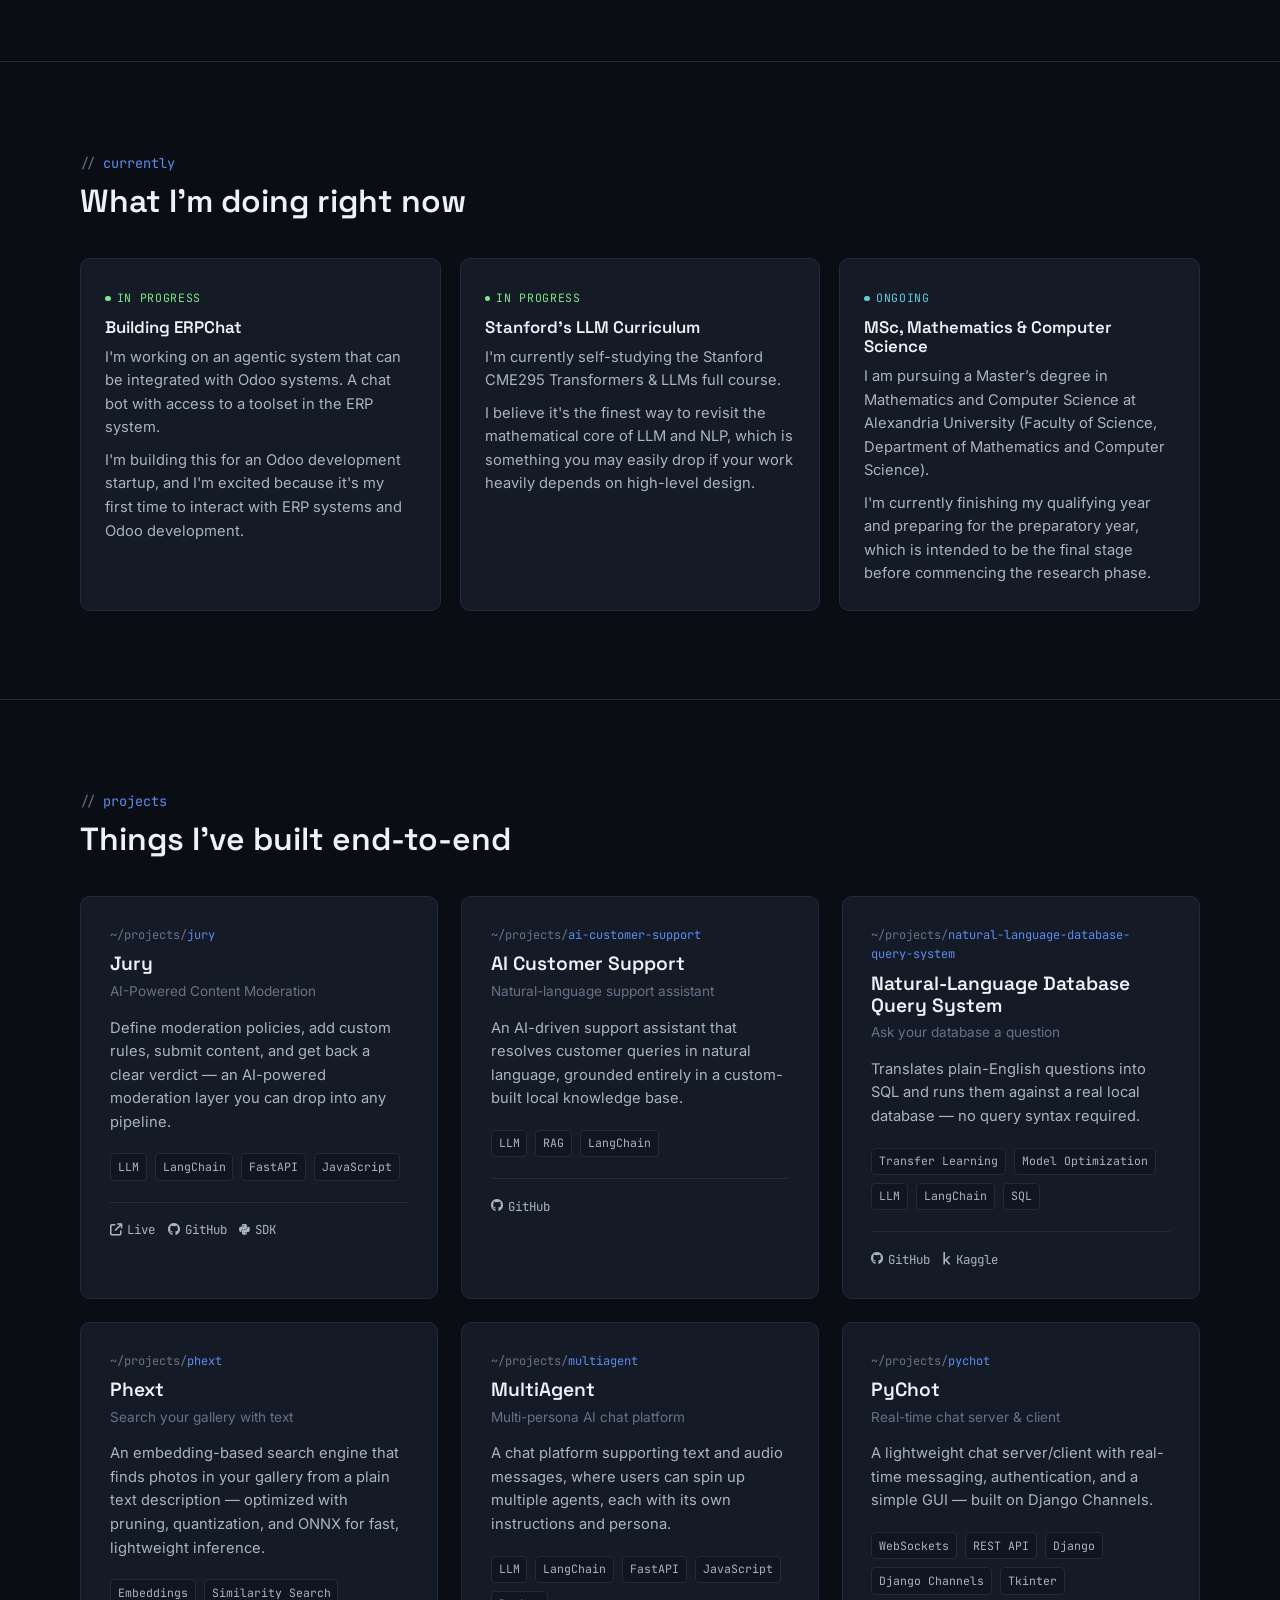
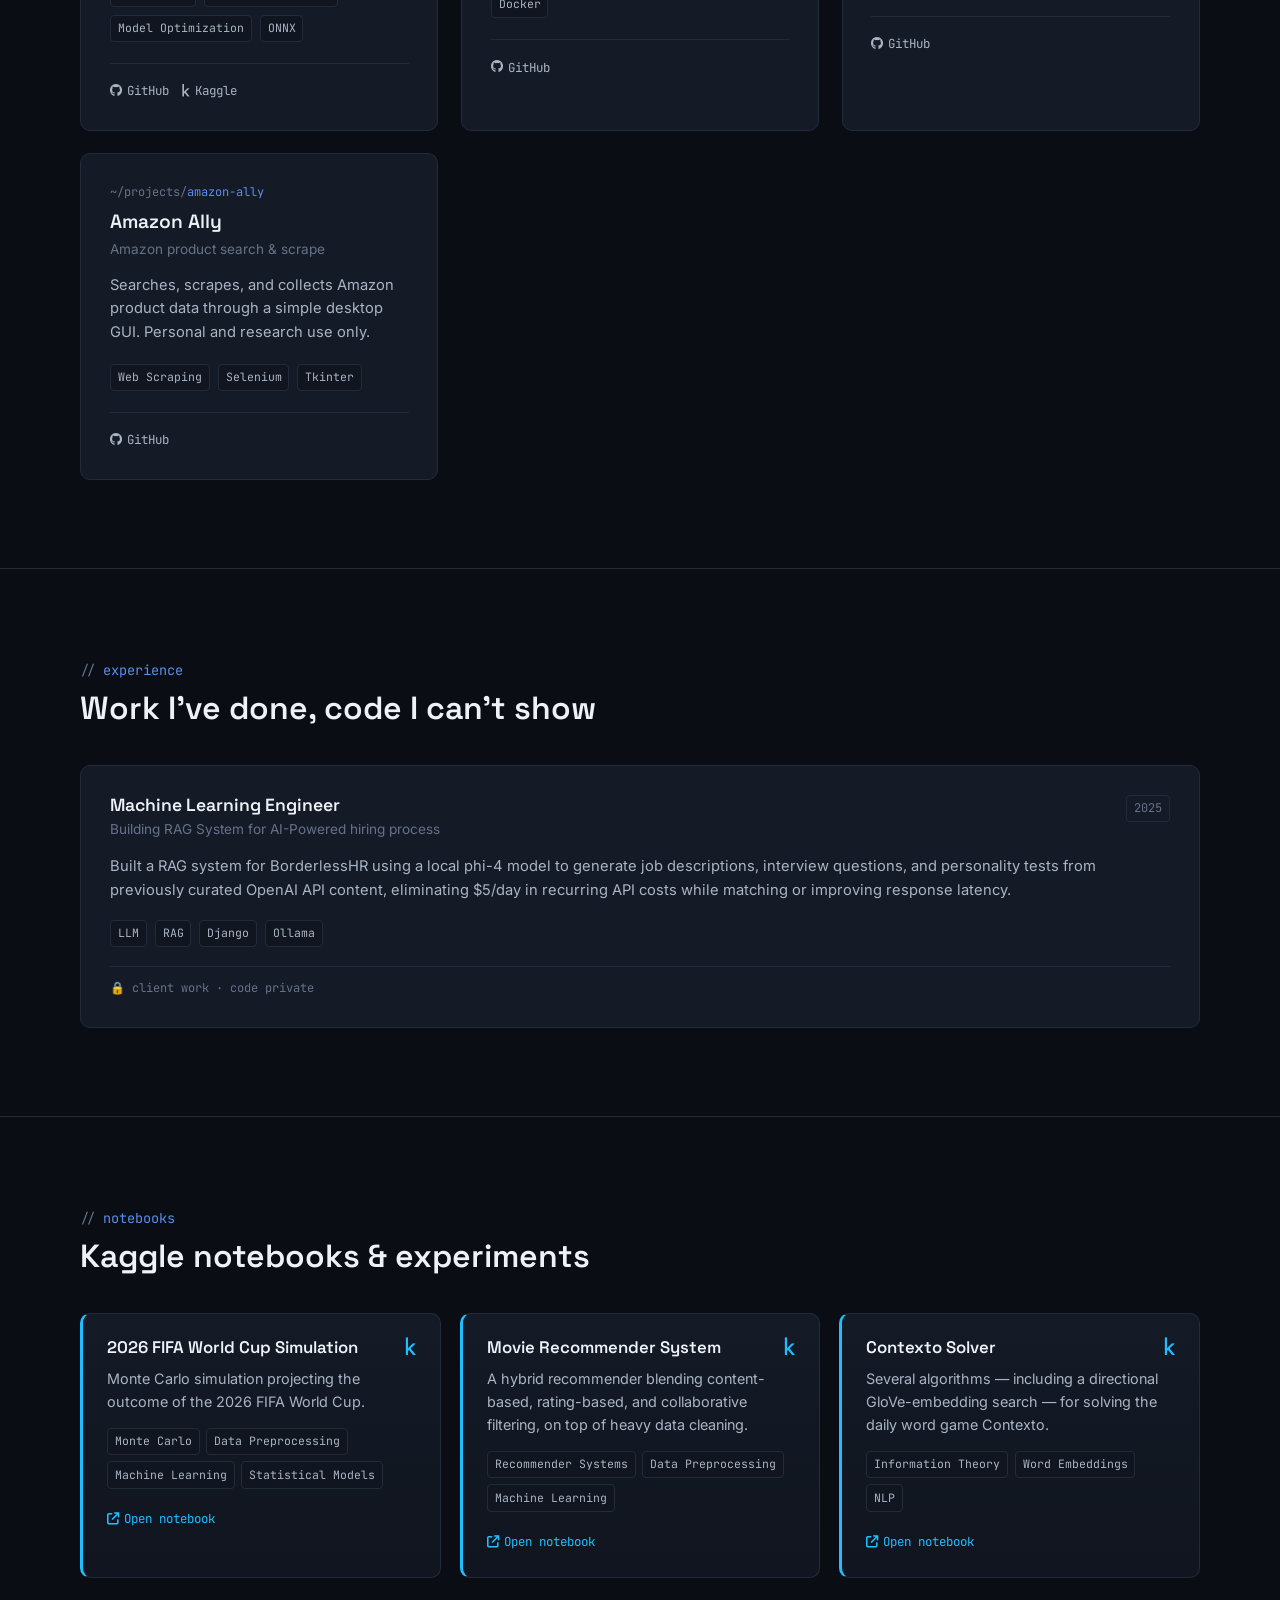
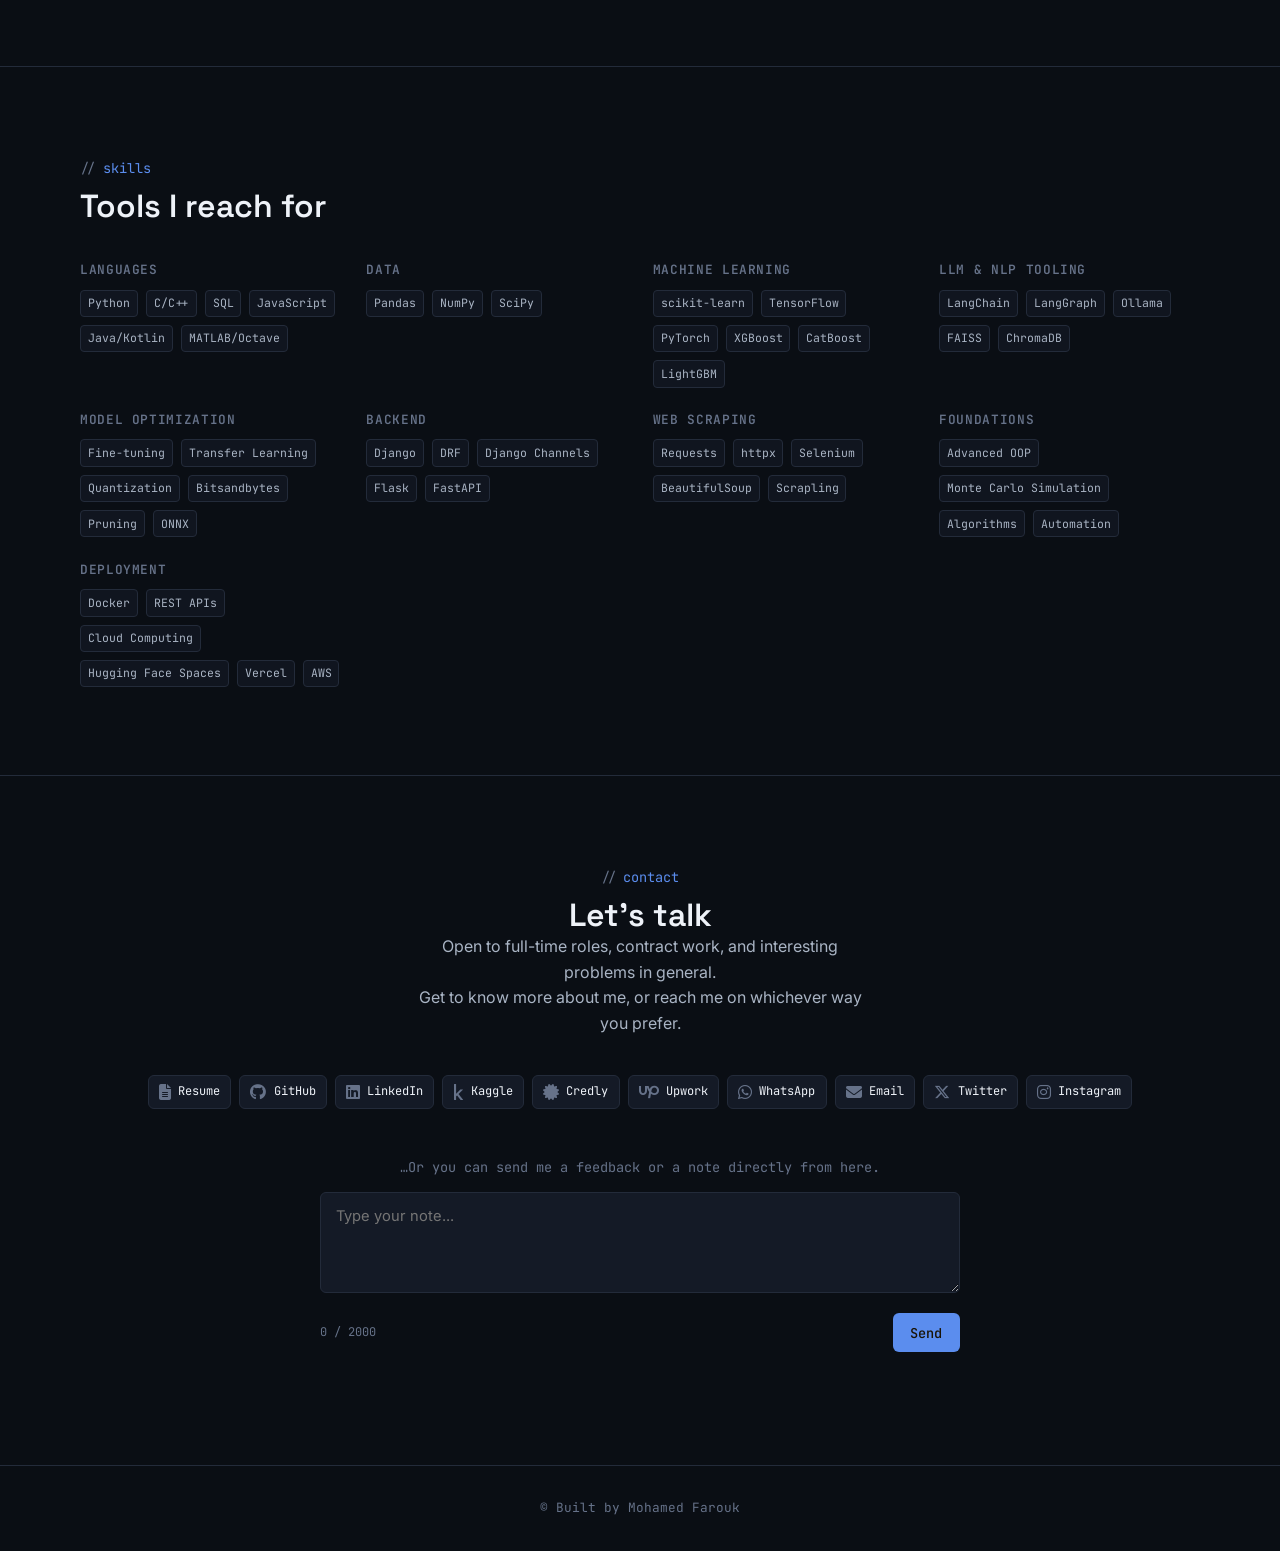
==== commit 173c3899: "adding experience" ====
--- a/index.html
+++ b/index.html
@@ -40,6 +40,7 @@
             <li class="nav__list-item"><a class="nav__link" href="#about">about</a></li>
             <li class="nav__list-item"><a class="nav__link" href="#currently">currently</a></li>
             <li class="nav__list-item"><a class="nav__link" href="#projects">projects</a></li>
+            <li class="nav__list-item"><a class="nav__link" href="#experience">experience</a></li>
             <li class="nav__list-item"><a class="nav__link" href="#notebooks">notebooks</a></li>
             <li class="nav__list-item"><a class="nav__link" href="#skills">skills</a></li>
             <li class="nav__list-item"><a class="nav__link" href="#contact">contact</a></li>
@@ -171,6 +172,19 @@
         </div>
       </section>
 
+      <!-- ============================== EXPERIENCE ==============================
+     Client/freelance work with no public code. Edit EXPERIENCE in
+     js/content.js. ============================================================ -->
+      <section class="section experience" id="experience">
+        <div class="wrap">
+          <div class="section-head">
+            <div class="eyebrow">experience</div>
+            <h2>Work I've done, code I can't show</h2>
+          </div>
+          <div class="experience__grid" id="experience-grid"></div>
+        </div>
+      </section>
+
       <!-- ============================== NOTEBOOKS ==============================
            Kaggle-only work lives here, kept separate from Projects.
            Edit NOTEBOOKS in js/content.js. ======================================= -->
--- a/css/styles.css
+++ b/css/styles.css
@@ -531,11 +531,24 @@
   background: var(--accent-2);
 }
 
+.now-card__status.is-active {
+  color: var(--accent-2);
+}
+.now-card__status.is-active .dot {
+  background: var(--accent-2);
+}
+
 .now-card__status.is-ongoing {
-  color: var(--fg-dim);
-}
-
+  color: #5ecdd8;
+}
 .now-card__status.is-ongoing .dot {
+  background: #5ecdd8;
+}
+
+.now-card__status.is-paused {
+  color: var(--fg-dim);
+}
+.now-card__status.is-paused .dot {
   background: var(--fg-dim);
 }
 
@@ -660,6 +673,72 @@
     grid-template-columns: 1fr 1fr;
     gap: 2em;
   }
+}
+
+/* ===================================================================
+   EXPERIENCE
+=================================================================== */
+.experience__grid {
+  display: grid;
+  grid-template-columns: repeat(auto-fit, minmax(22em, 1fr));
+  gap: 1.4em;
+}
+
+.experience-card {
+  background: var(--surface);
+  border: 1px solid var(--border);
+  border-radius: var(--radius-md);
+  padding: 1.8em;
+}
+
+.experience-card__head {
+  display: flex;
+  justify-content: space-between;
+  align-items: flex-start;
+  gap: 1em;
+  margin-bottom: 0.9em;
+}
+
+.experience-card h3 {
+  font-size: 1.1rem;
+  margin-bottom: 0.2em;
+}
+
+.experience-card__context {
+  font-size: 0.85rem;
+  color: var(--fg-dim);
+}
+
+.experience-card__timeframe {
+  font-family: var(--font-mono);
+  font-size: 0.75rem;
+  color: var(--fg-dim);
+  border: 1px solid var(--border);
+  border-radius: 4px;
+  padding: 0.25em 0.6em;
+  flex-shrink: 0;
+  white-space: nowrap;
+}
+
+.experience-card__desc {
+  font-size: 0.92rem;
+  color: var(--fg);
+  margin-bottom: 1.2em;
+}
+
+.experience-card__stack {
+  display: flex;
+  flex-wrap: wrap;
+  gap: 0.5em;
+  margin-bottom: 1.2em;
+}
+
+.experience-card__badge {
+  font-family: var(--font-mono);
+  font-size: 0.75rem;
+  color: var(--fg-dim);
+  border-top: 1px solid var(--border);
+  padding-top: 1em;
 }
 
 /* ===================================================================
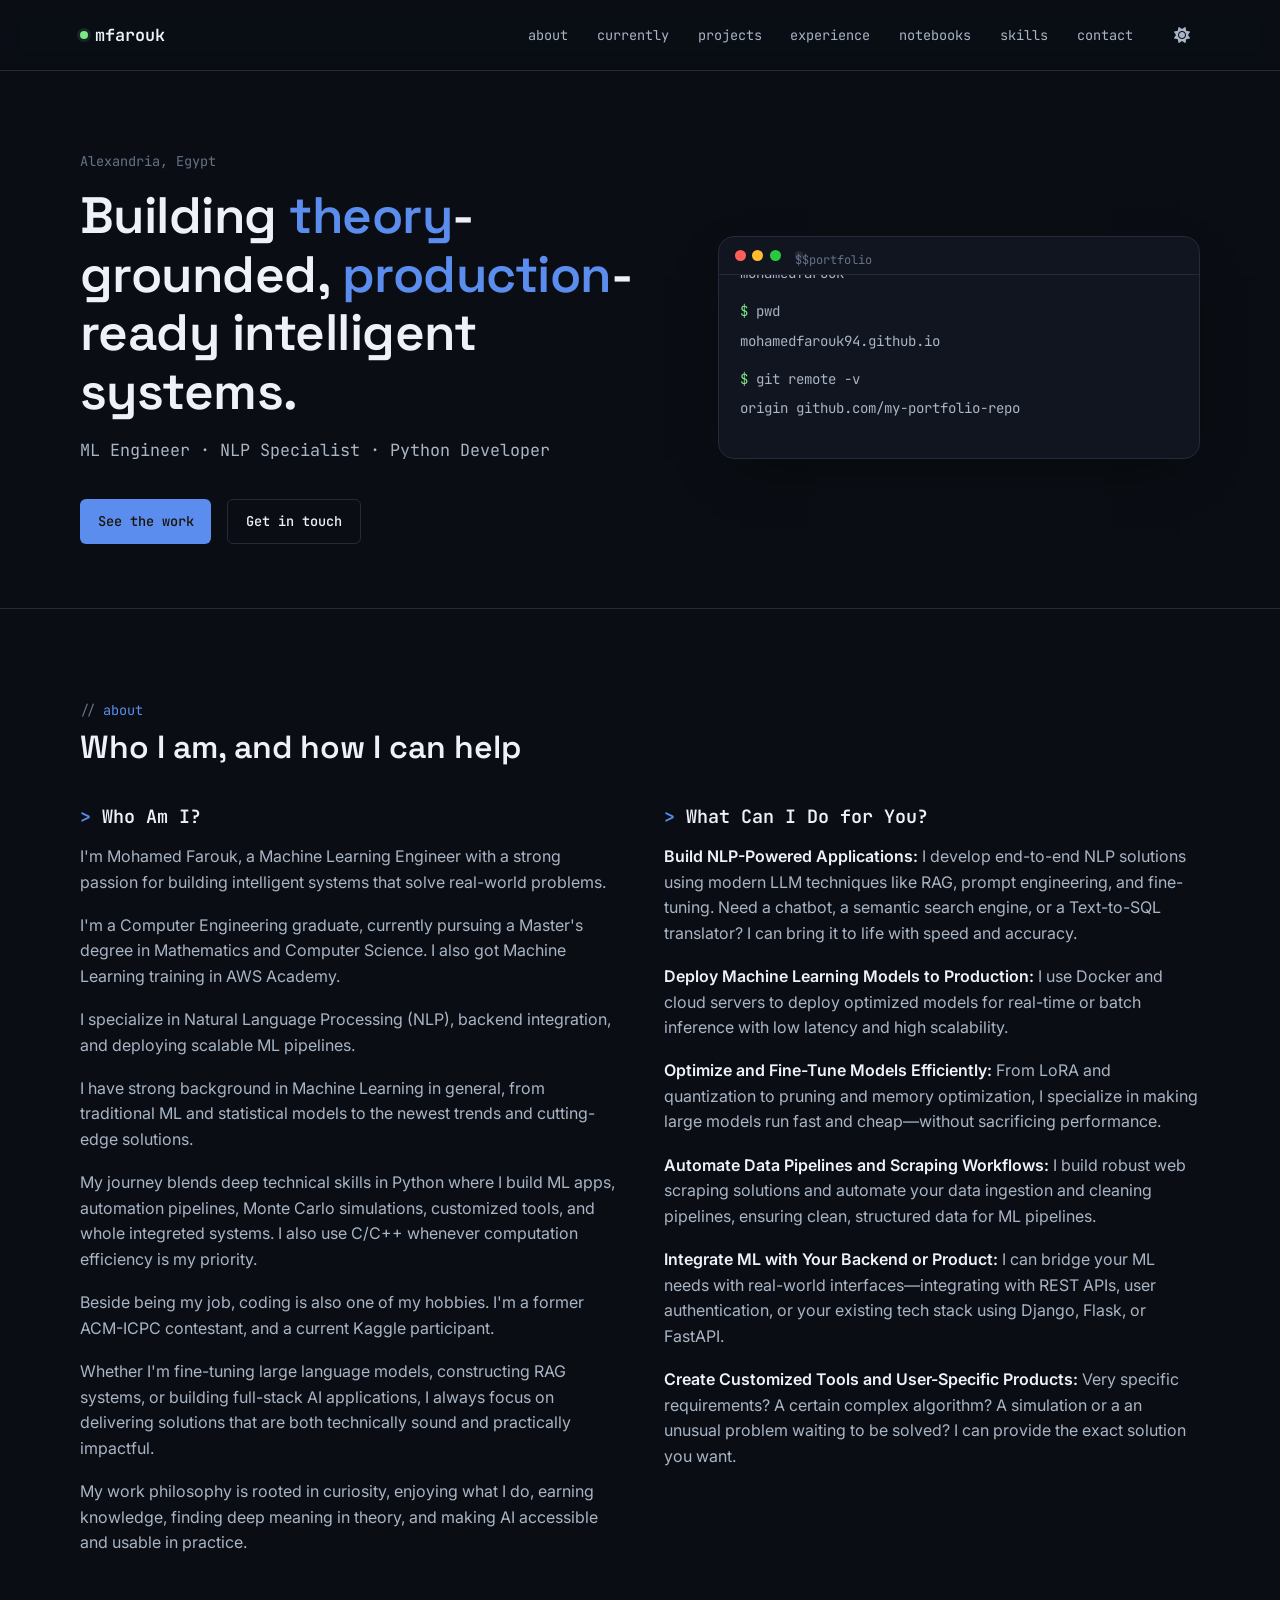
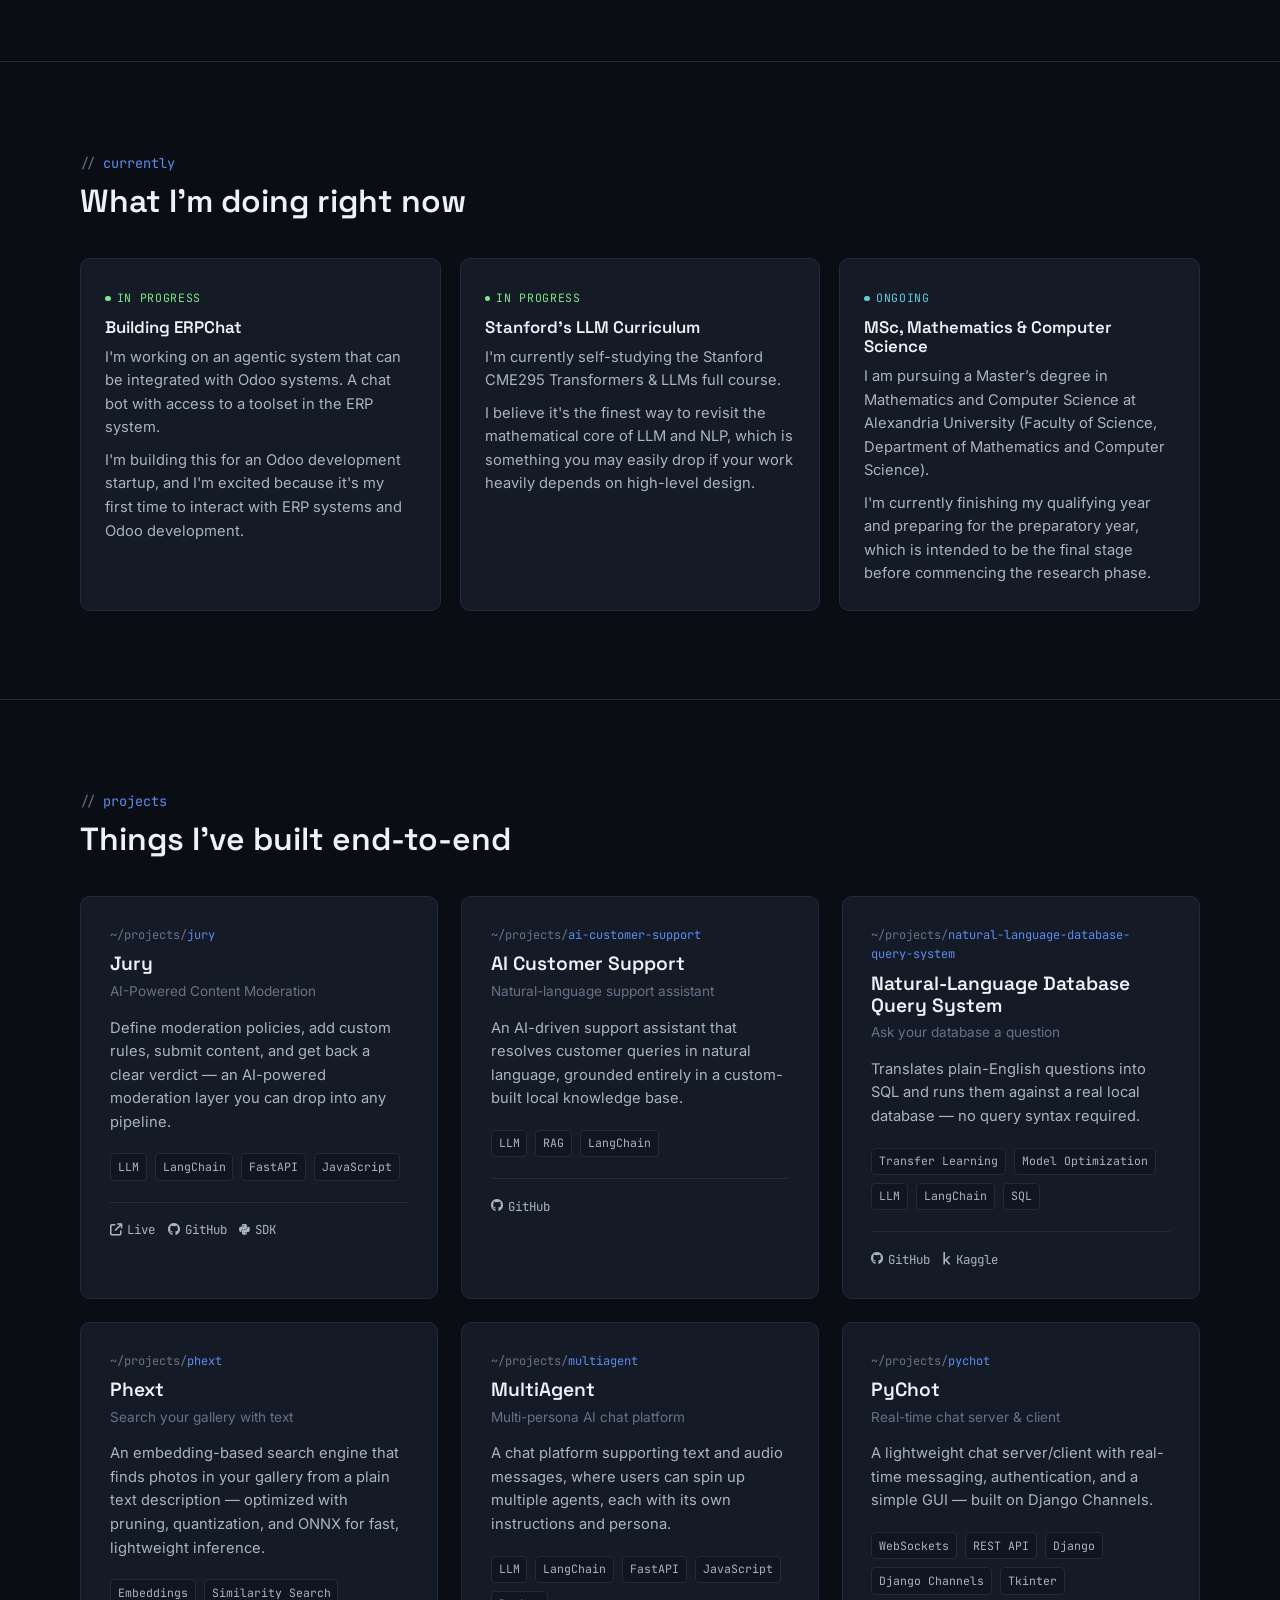
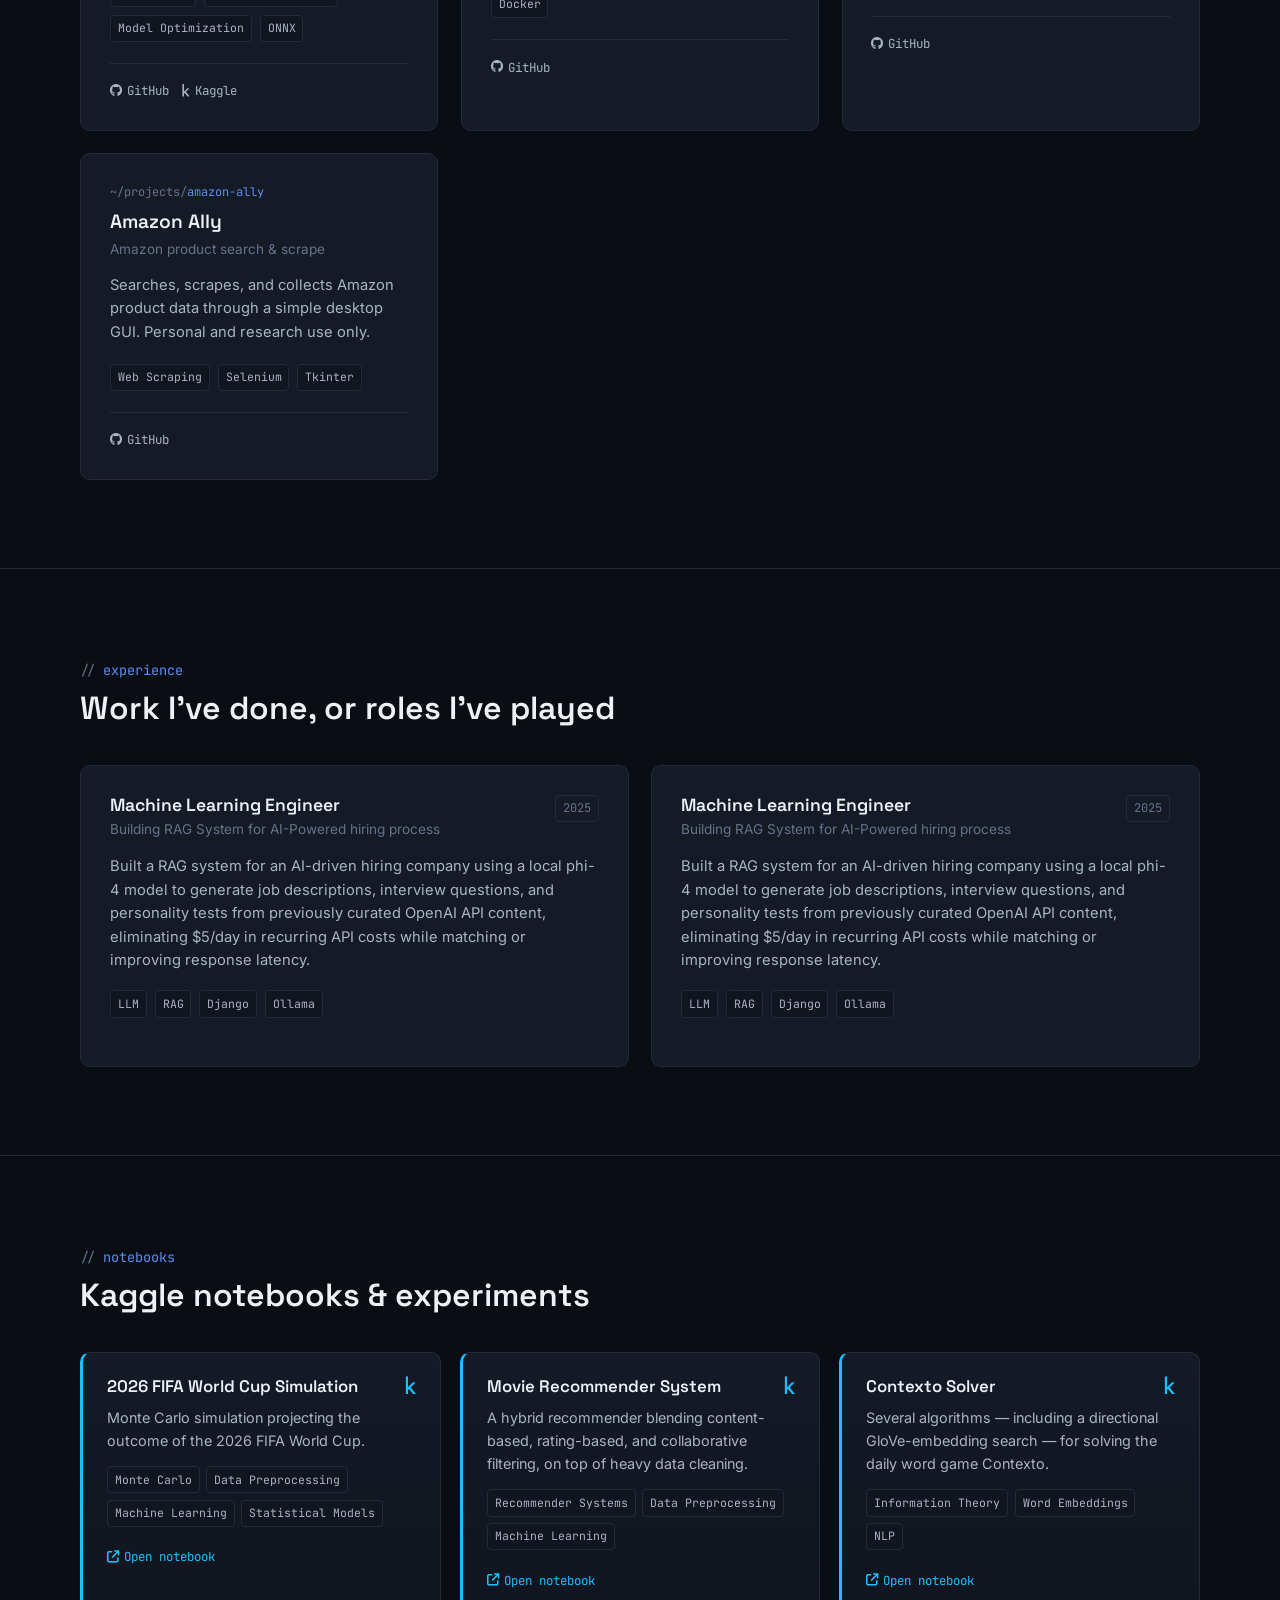
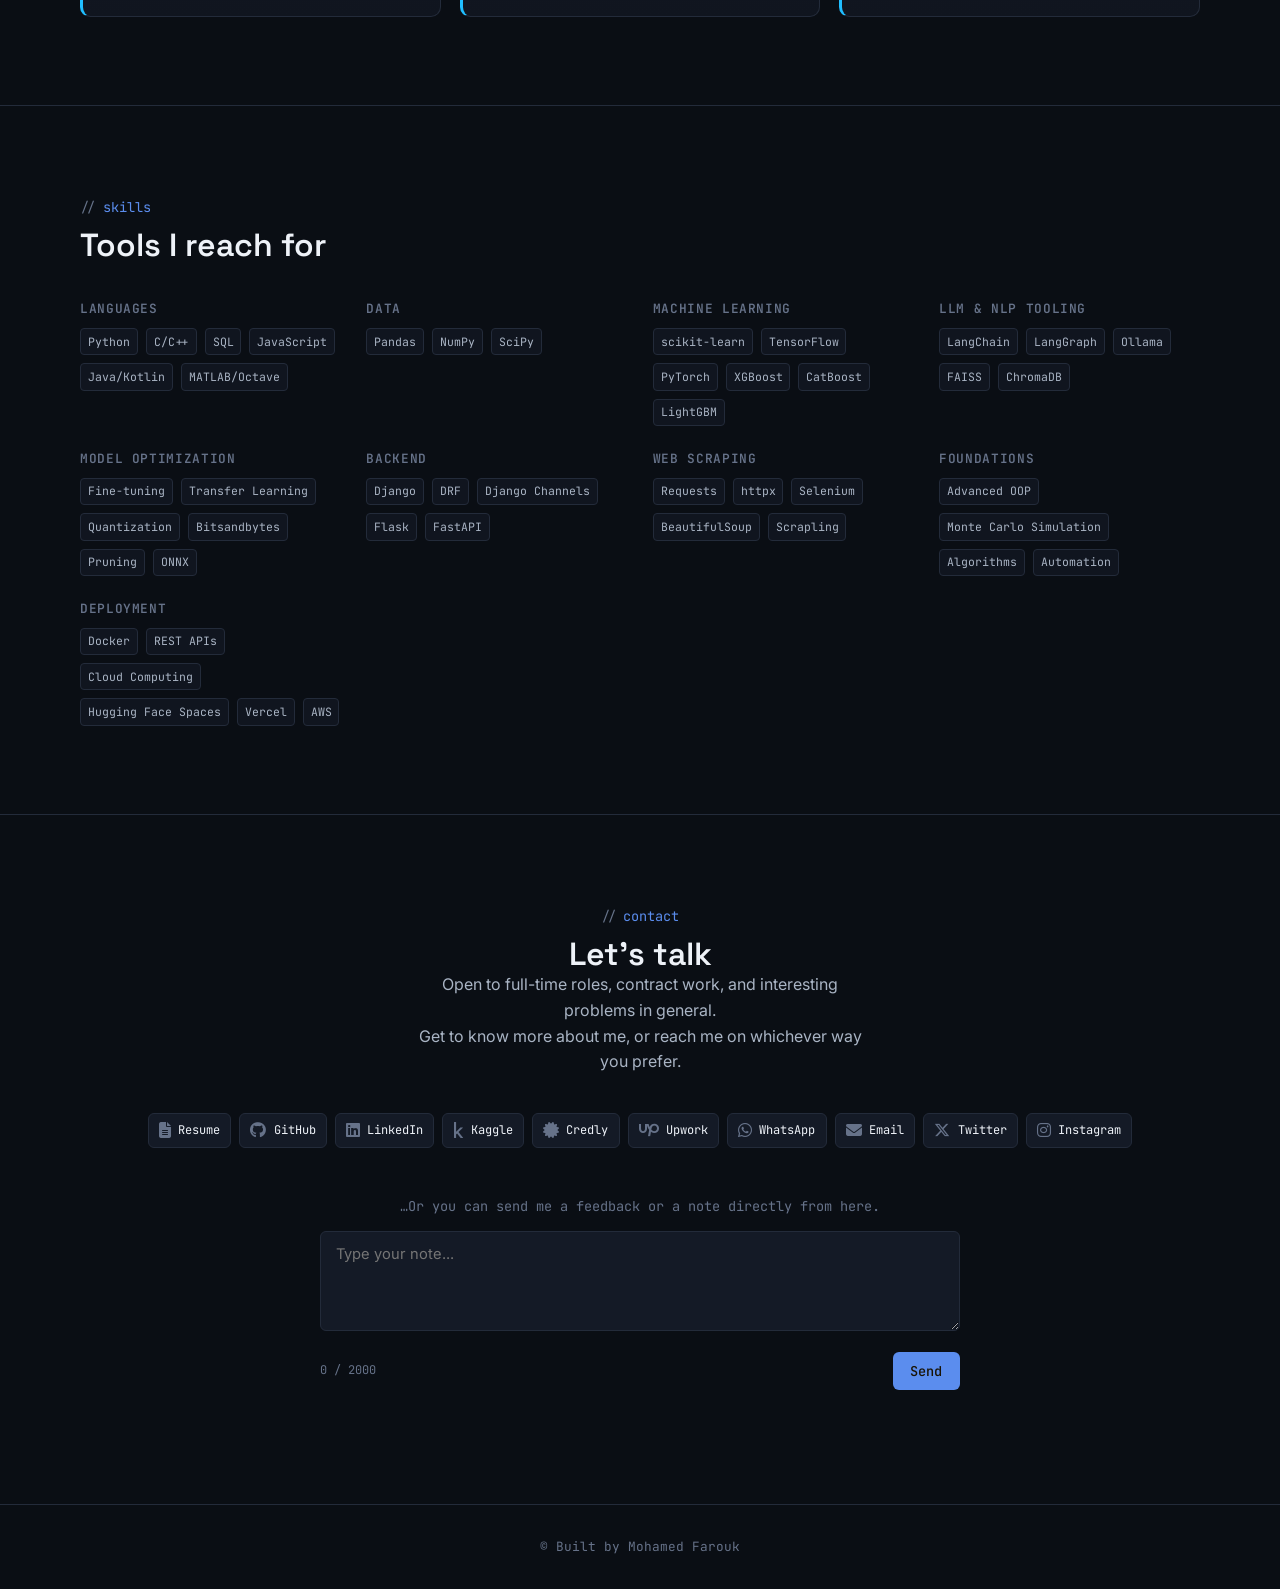
==== commit a9711493: "updating experience structure" ====
--- a/index.html
+++ b/index.html
@@ -179,7 +179,7 @@
         <div class="wrap">
           <div class="section-head">
             <div class="eyebrow">experience</div>
-            <h2>Work I've done, code I can't show</h2>
+            <h2>Work I've done, or roles I've played</h2>
           </div>
           <div class="experience__grid" id="experience-grid"></div>
         </div>
--- a/css/styles.css
+++ b/css/styles.css
@@ -680,7 +680,7 @@
 =================================================================== */
 .experience__grid {
   display: grid;
-  grid-template-columns: repeat(auto-fit, minmax(22em, 1fr));
+  grid-template-columns: repeat(auto-fit, minmax(21em, 1fr));
   gap: 1.4em;
 }
 
@@ -731,14 +731,6 @@
   flex-wrap: wrap;
   gap: 0.5em;
   margin-bottom: 1.2em;
-}
-
-.experience-card__badge {
-  font-family: var(--font-mono);
-  font-size: 0.75rem;
-  color: var(--fg-dim);
-  border-top: 1px solid var(--border);
-  padding-top: 1em;
 }
 
 /* ===================================================================
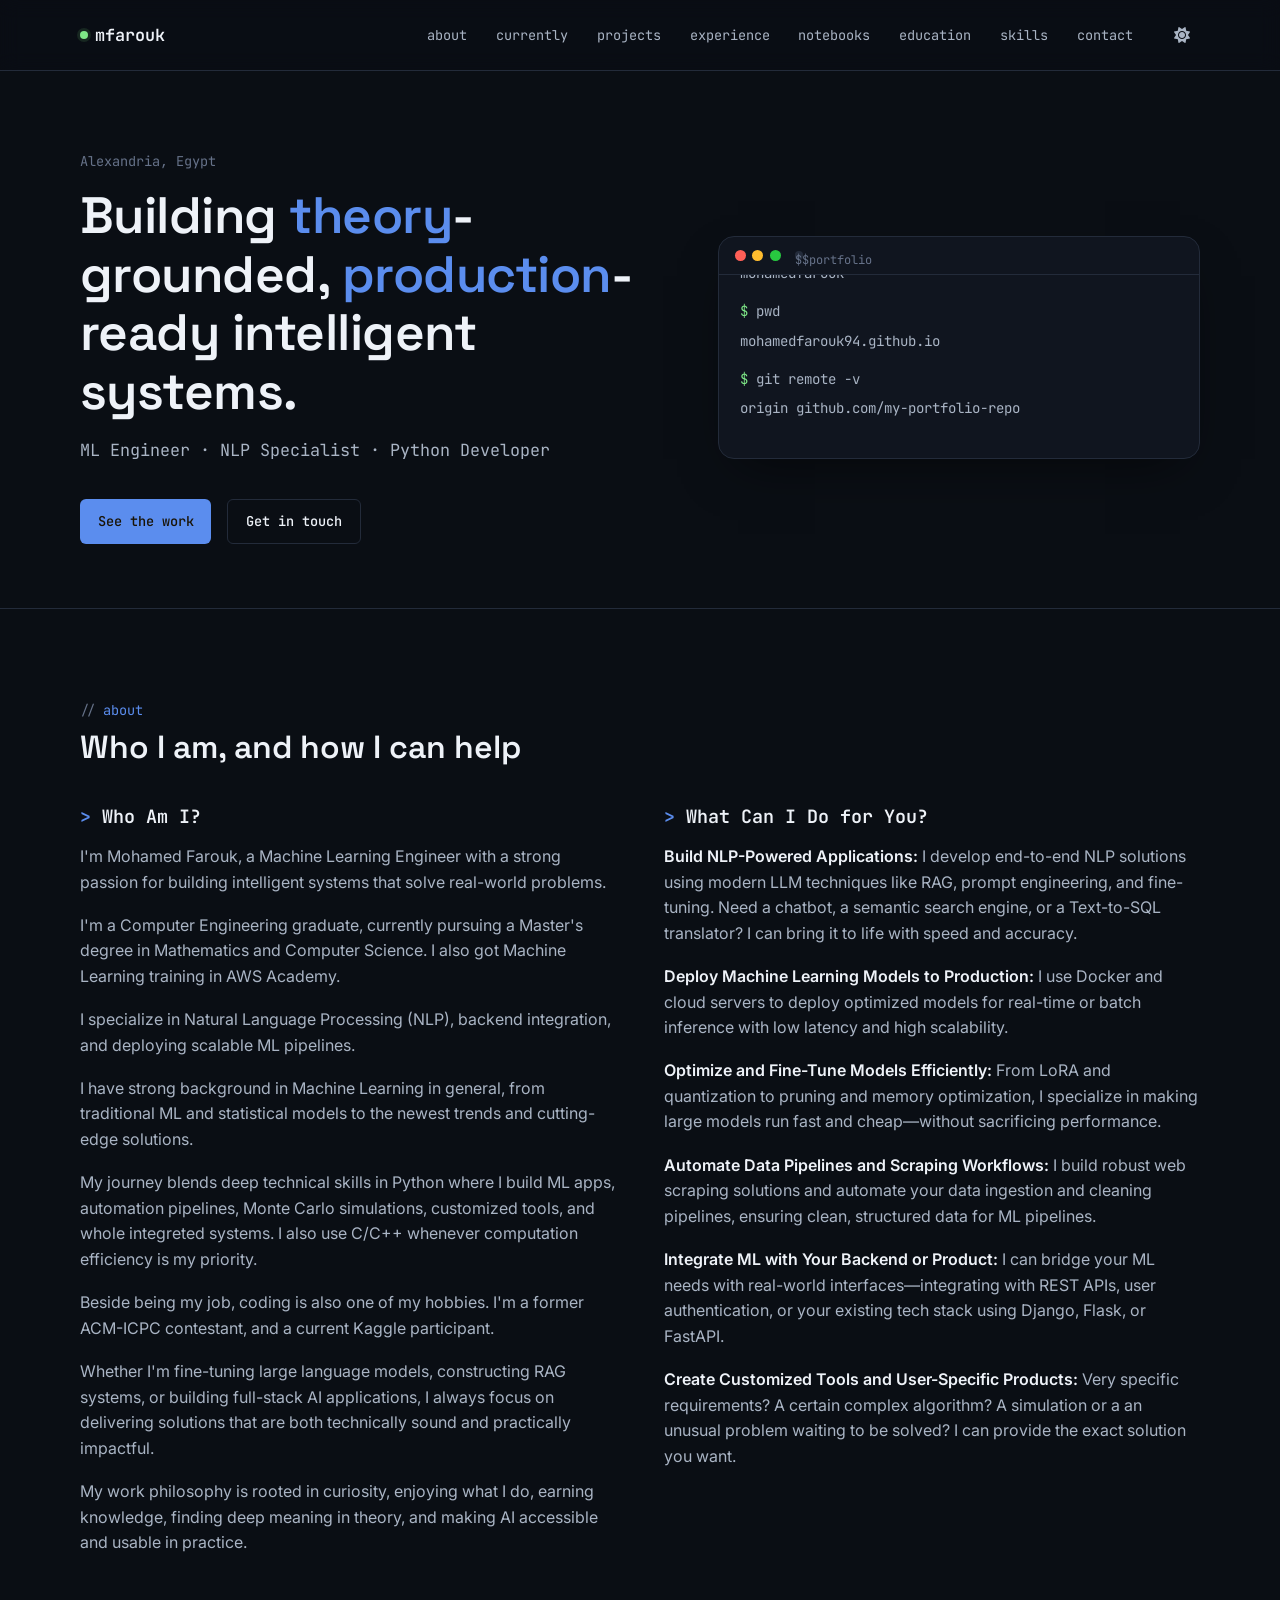
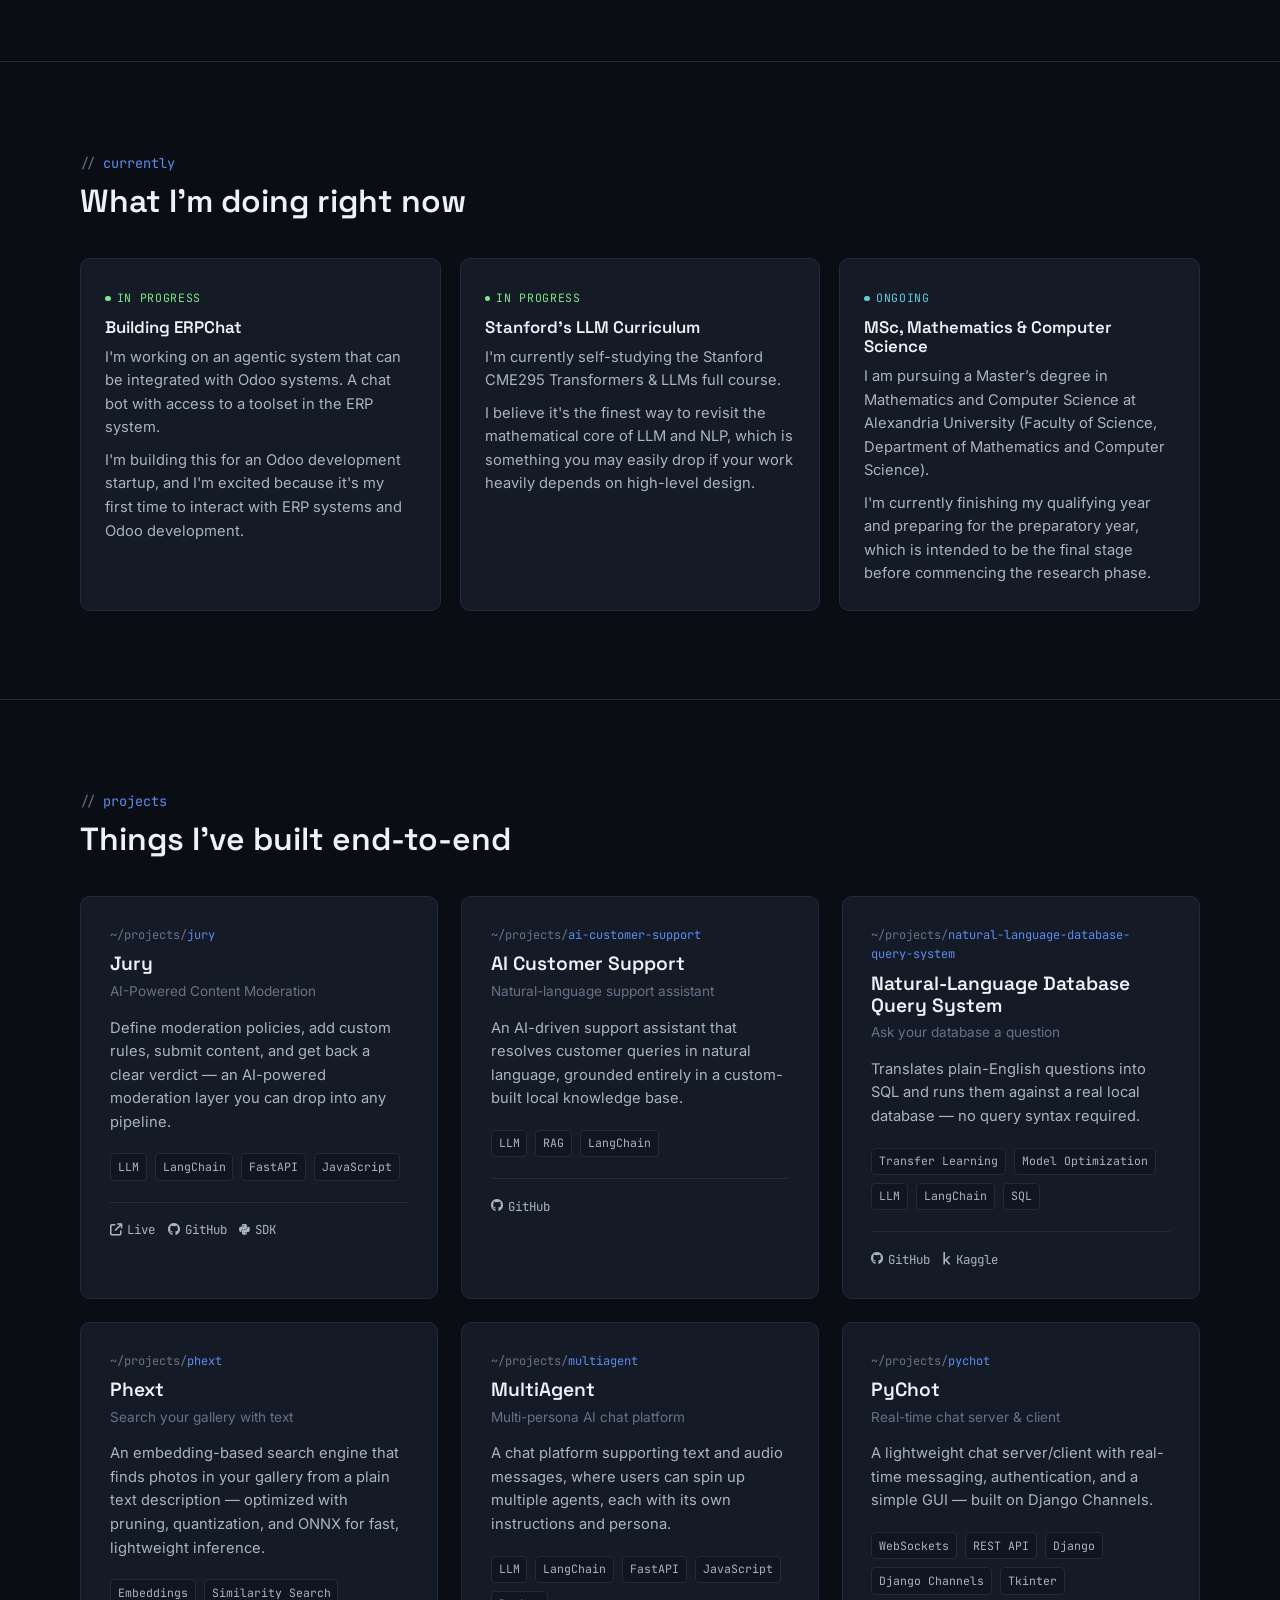
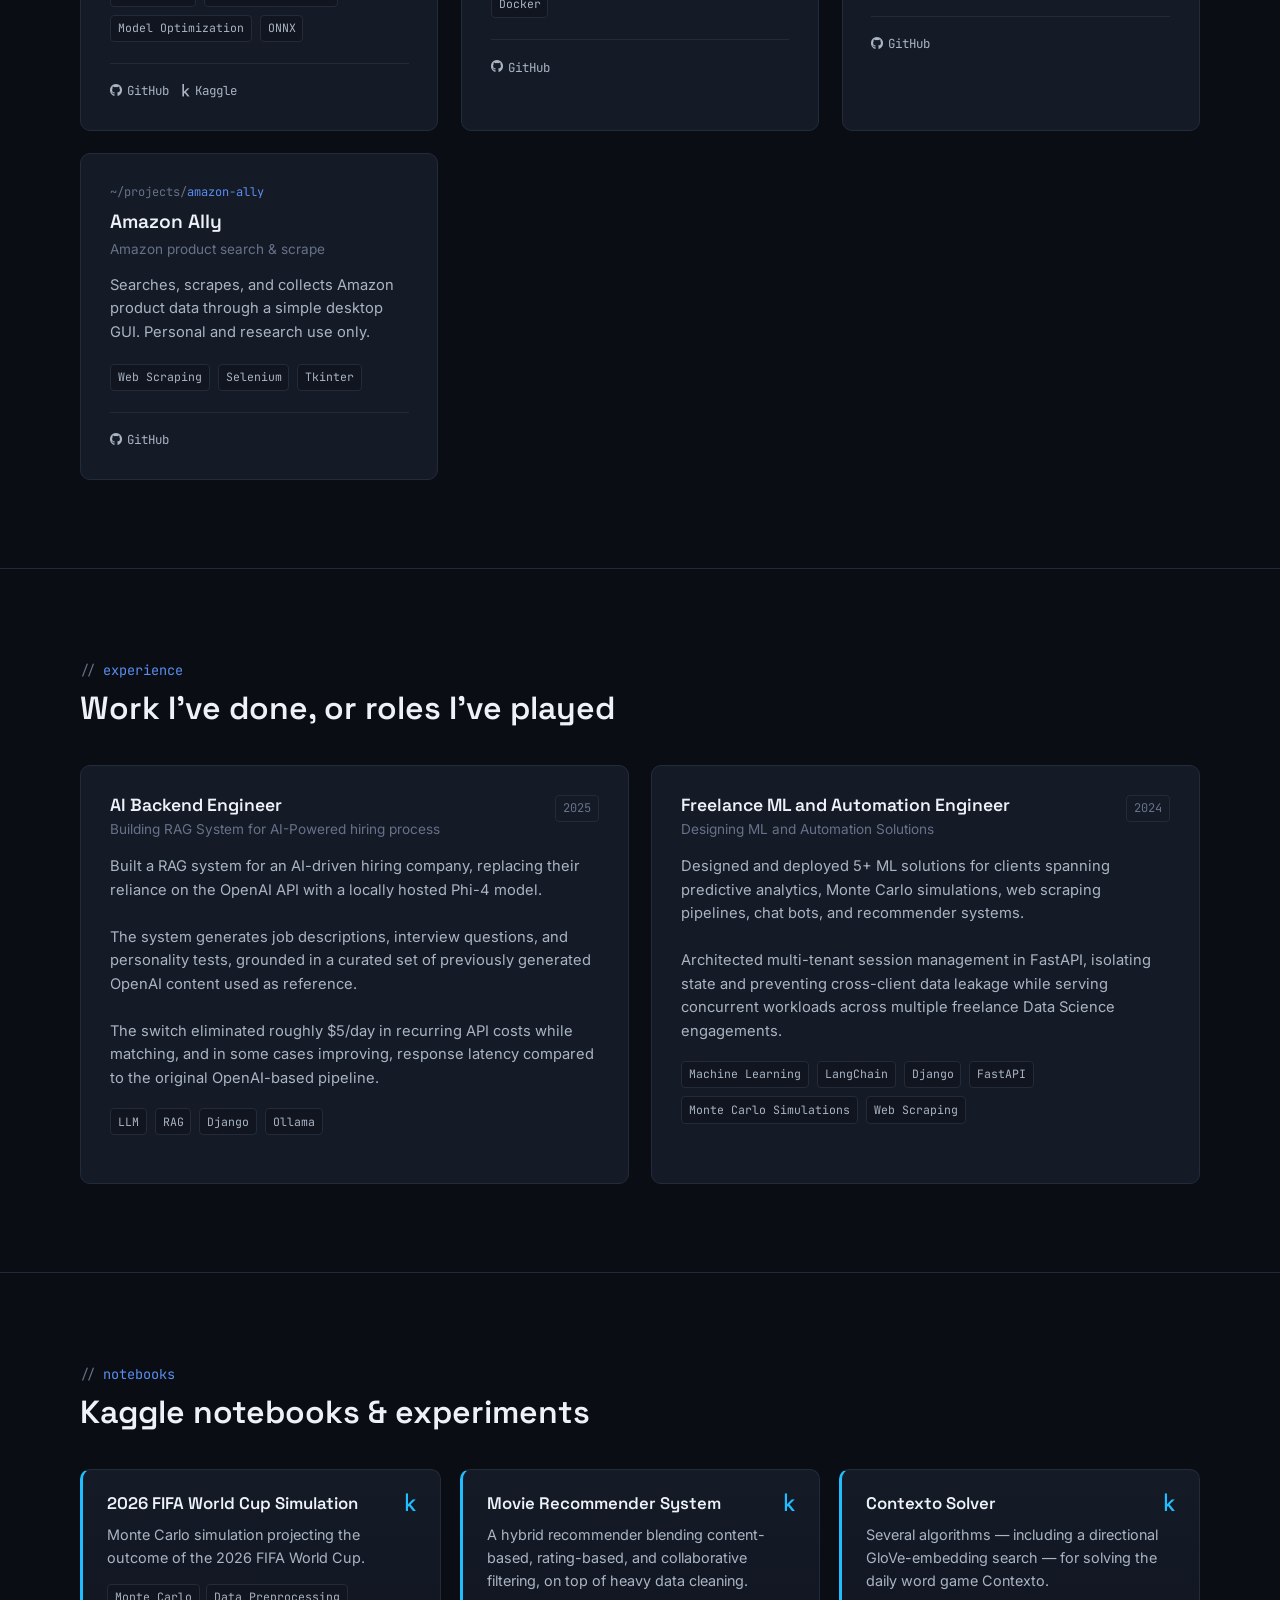
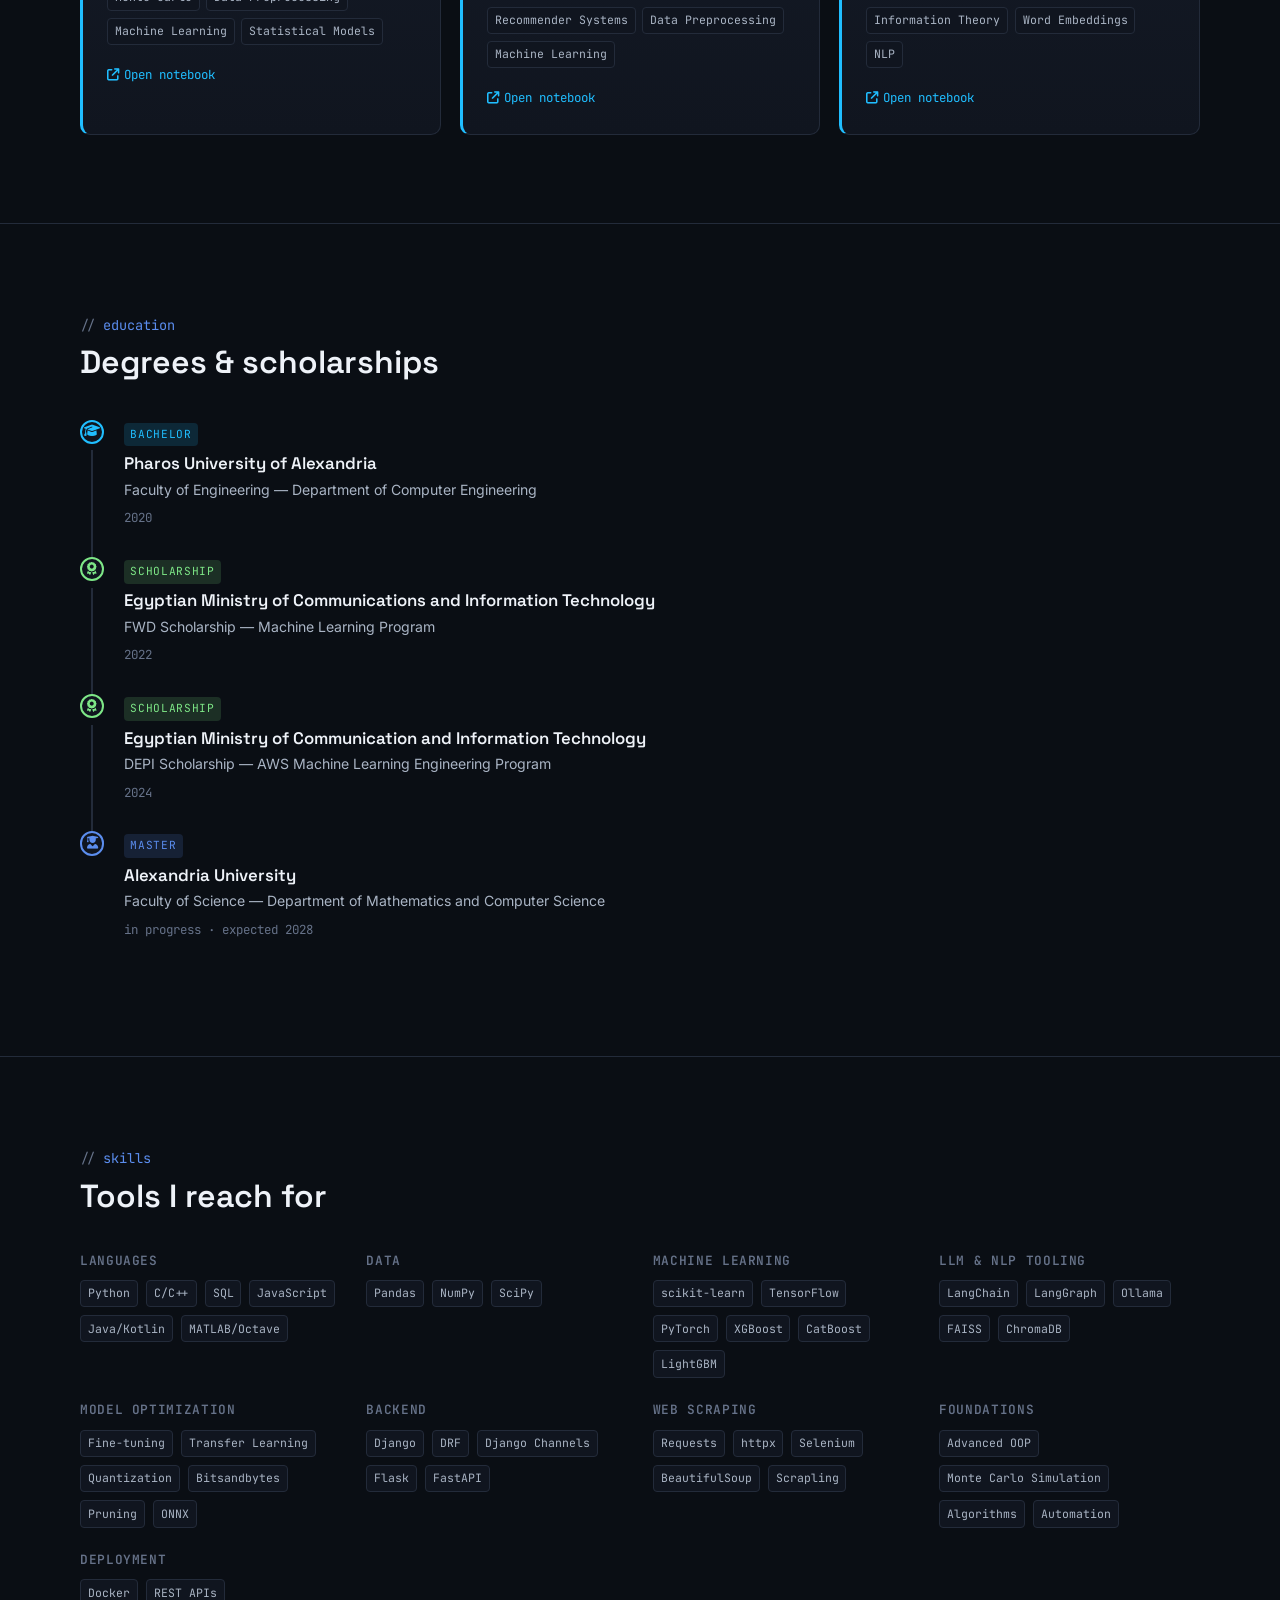
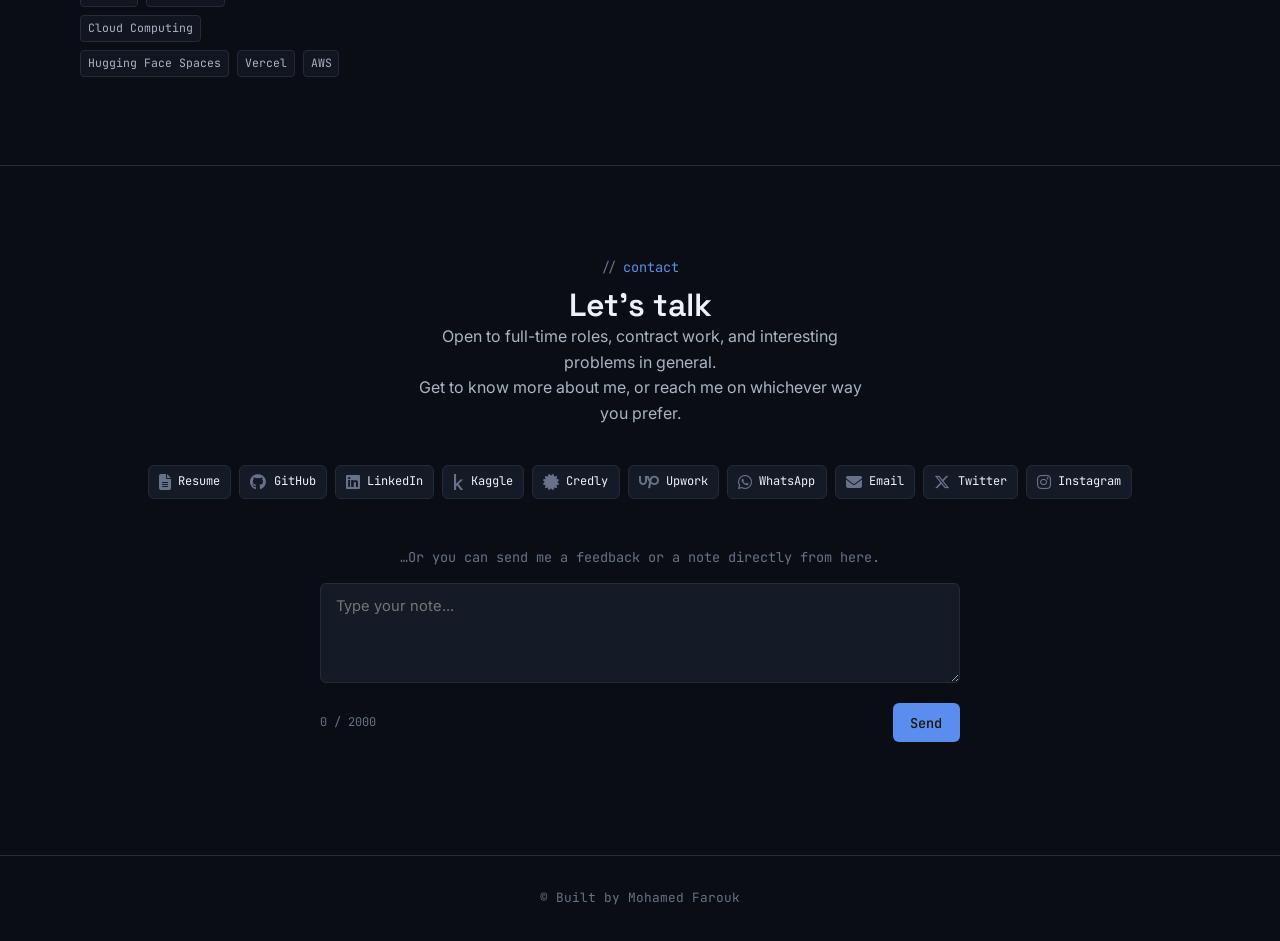
==== commit 65e7afe8: "education" ====
--- a/index.html
+++ b/index.html
@@ -42,6 +42,7 @@
             <li class="nav__list-item"><a class="nav__link" href="#projects">projects</a></li>
             <li class="nav__list-item"><a class="nav__link" href="#experience">experience</a></li>
             <li class="nav__list-item"><a class="nav__link" href="#notebooks">notebooks</a></li>
+            <li class="nav__list-item"><a class="nav__link" href="#education">education</a></li>
             <li class="nav__list-item"><a class="nav__link" href="#skills">skills</a></li>
             <li class="nav__list-item"><a class="nav__link" href="#contact">contact</a></li>
           </ul>
@@ -198,6 +199,18 @@
         </div>
       </section>
 
+      <!-- ============================== EDUCATION ==============================
+          Edit EDUCATION in js/content.js. ========================================= -->
+    <section class="section education" id="education">
+      <div class="wrap">
+        <div class="section-head">
+          <div class="eyebrow">education</div>
+          <h2>Degrees & scholarships</h2>
+        </div>
+        <div class="education__timeline" id="education-timeline"></div>
+      </div>
+    </section>
+
       <!-- ============================== SKILLS ==============================
            Edit SKILLS in js/content.js. ======================================= -->
       <section class="section skills" id="skills">
--- a/css/styles.css
+++ b/css/styles.css
@@ -796,6 +796,87 @@
 }
 
 /* ===================================================================
+   EDUCATION
+=================================================================== */
+.education__timeline {
+  display: flex;
+  flex-direction: column;
+}
+
+.edu-item {
+  display: flex;
+  gap: 1.2em;
+}
+
+.edu-item__rail {
+  display: flex;
+  flex-direction: column;
+  align-items: center;
+  flex-shrink: 0;
+}
+
+.edu-item__marker {
+  width: 1.9em;
+  height: 1.9em;
+  border-radius: 50%;
+  background: var(--bg-elevated);
+  border: 2px solid var(--edu-color, var(--accent));
+  color: var(--edu-color, var(--accent));
+  display: flex;
+  align-items: center;
+  justify-content: center;
+  font-size: 0.8rem;
+  flex-shrink: 0;
+}
+
+.edu-item__line {
+  flex: 1;
+  width: 2px;
+  background: var(--border);
+  margin-top: 0.4em;
+  min-height: 1.6em;
+}
+
+.edu-item:last-child .edu-item__line {
+  display: none;
+}
+
+.edu-item__content {
+  flex: 1;
+  padding-bottom: 1.8em;
+}
+
+.edu-item__type {
+  display: inline-block;
+  font-family: var(--font-mono);
+  font-size: 0.7rem;
+  text-transform: uppercase;
+  letter-spacing: 0.06em;
+  color: var(--edu-color, var(--accent));
+  background: color-mix(in srgb, var(--edu-color, var(--accent)) 15%, transparent);
+  padding: 0.25em 0.6em;
+  border-radius: 4px;
+  margin-bottom: 0.7em;
+}
+
+.edu-item__content h3 {
+  font-size: 1.05rem;
+  margin-bottom: 0.3em;
+}
+
+.edu-item__detail {
+  font-size: 0.88rem;
+  color: var(--fg);
+  margin-bottom: 0.5em;
+}
+
+.edu-item__year {
+  font-family: var(--font-mono);
+  font-size: 0.78rem;
+  color: var(--fg-dim);
+}
+
+/* ===================================================================
    SKILLS
 =================================================================== */
 .skills__groups {
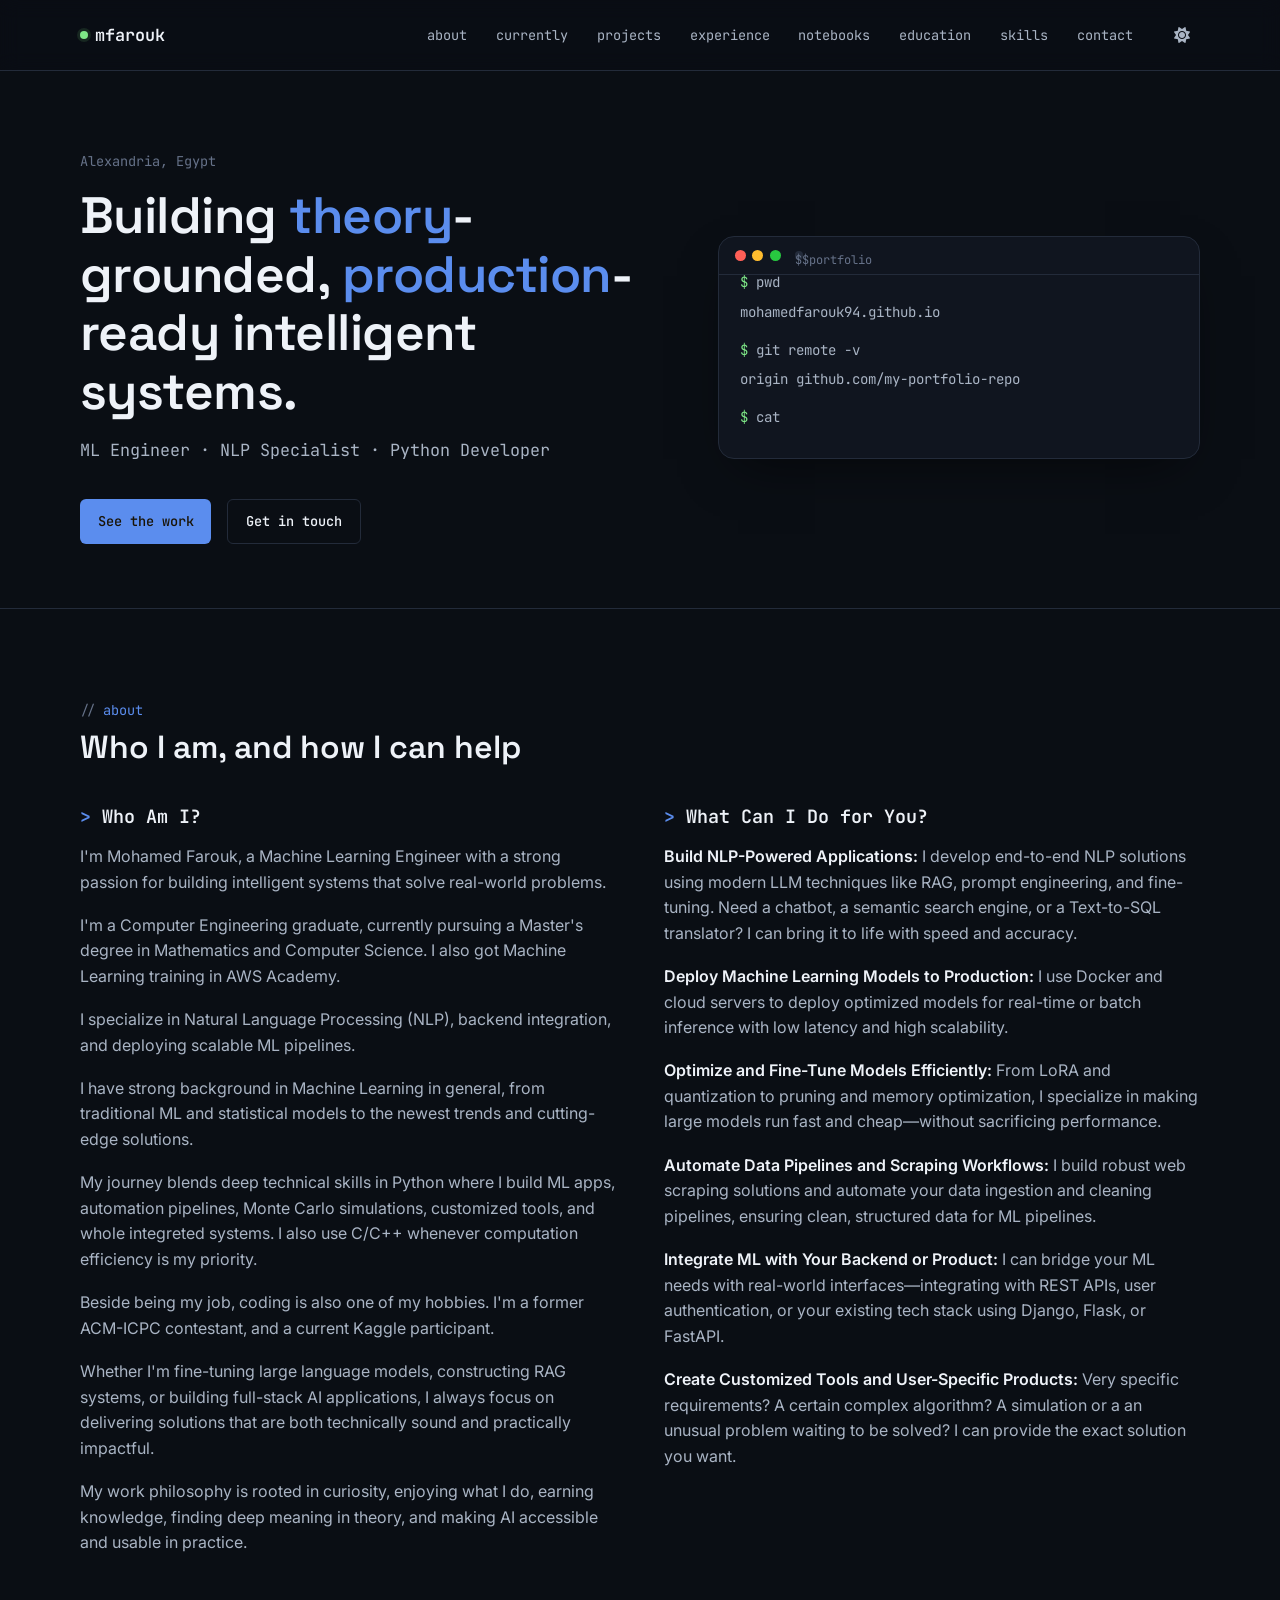
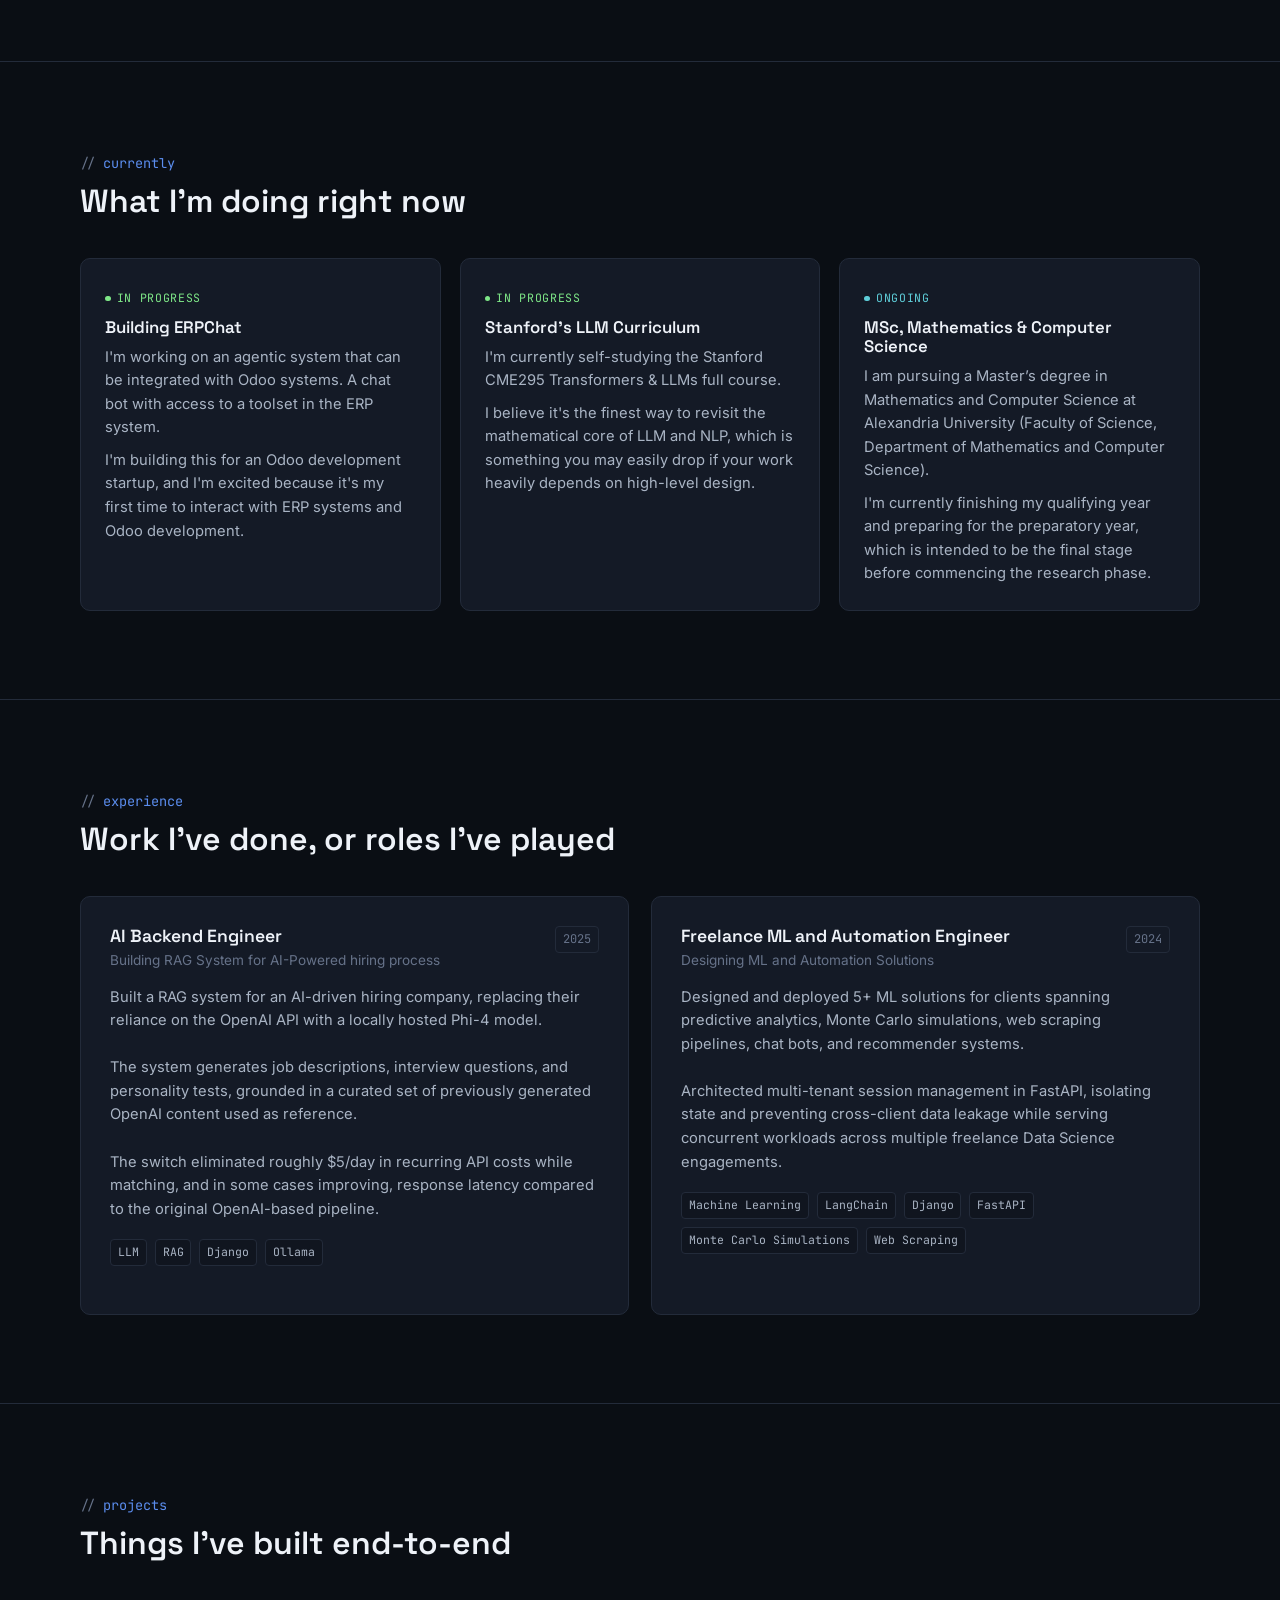
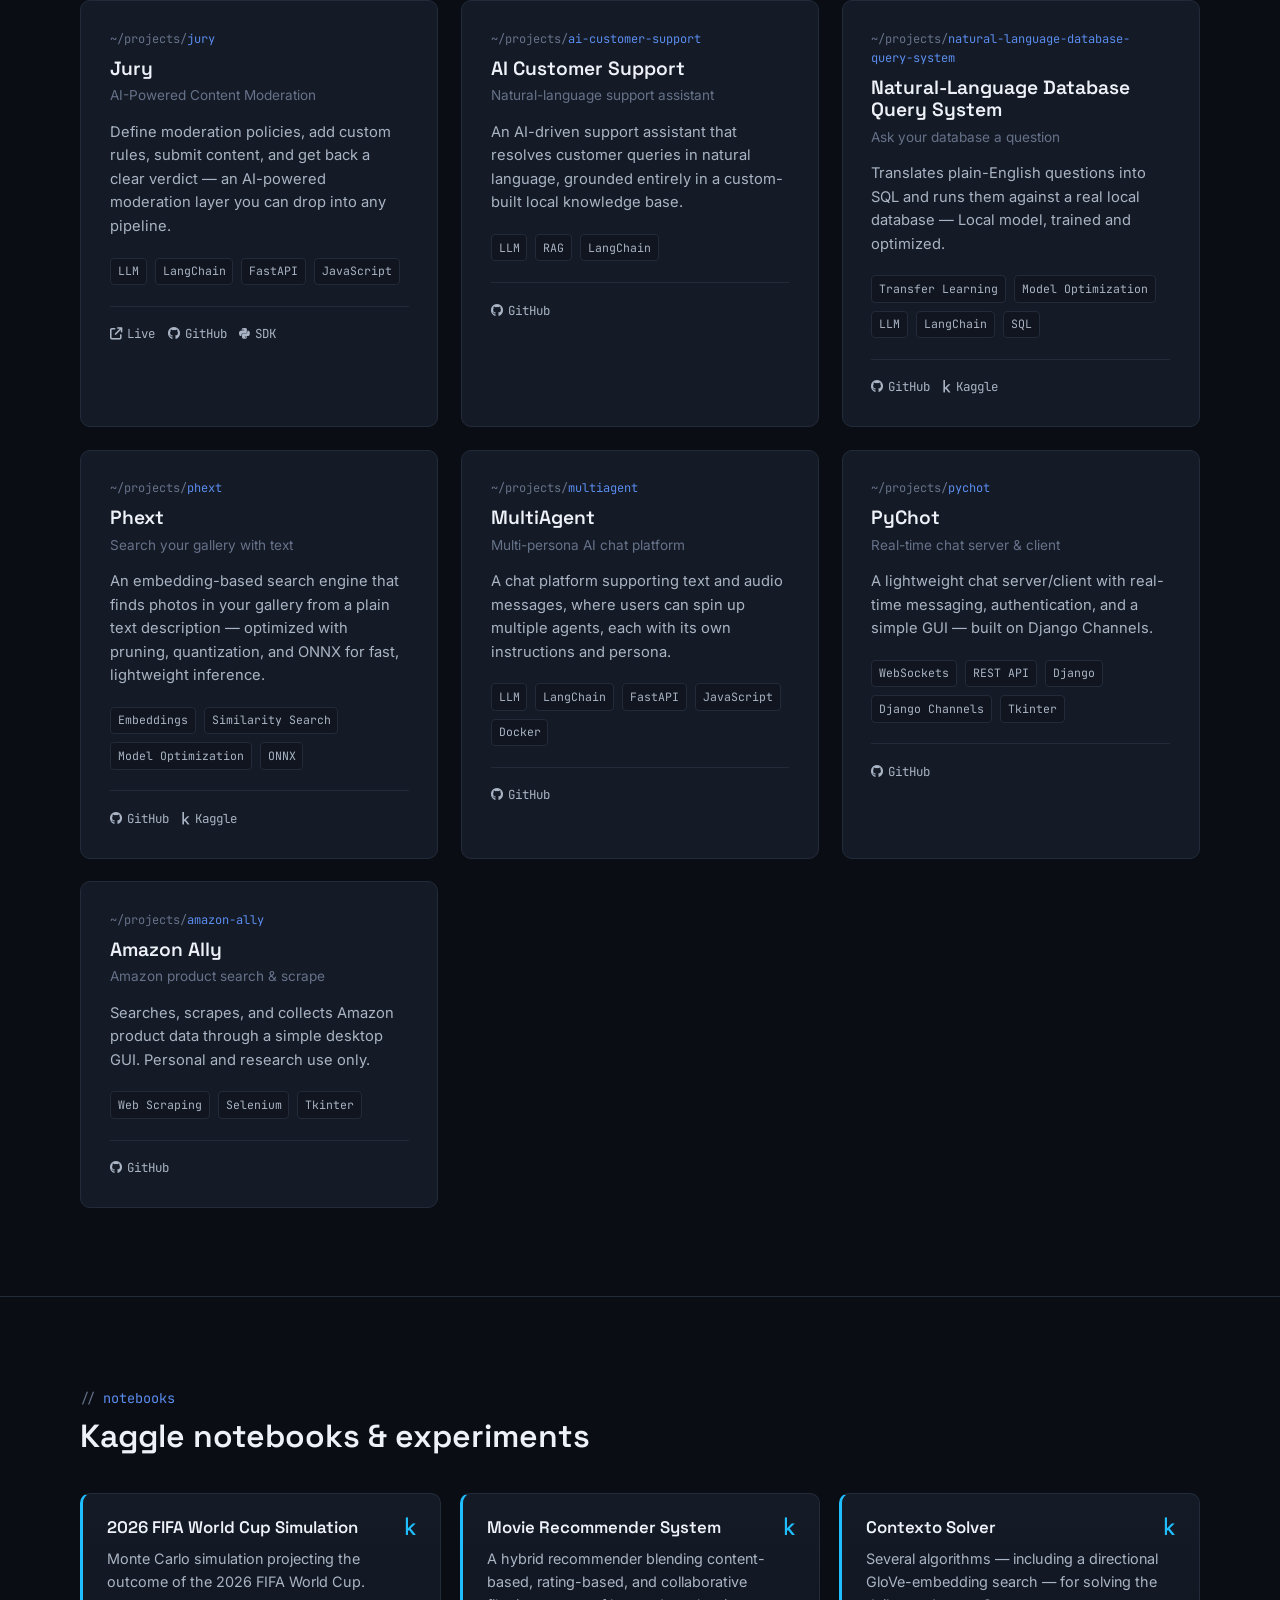
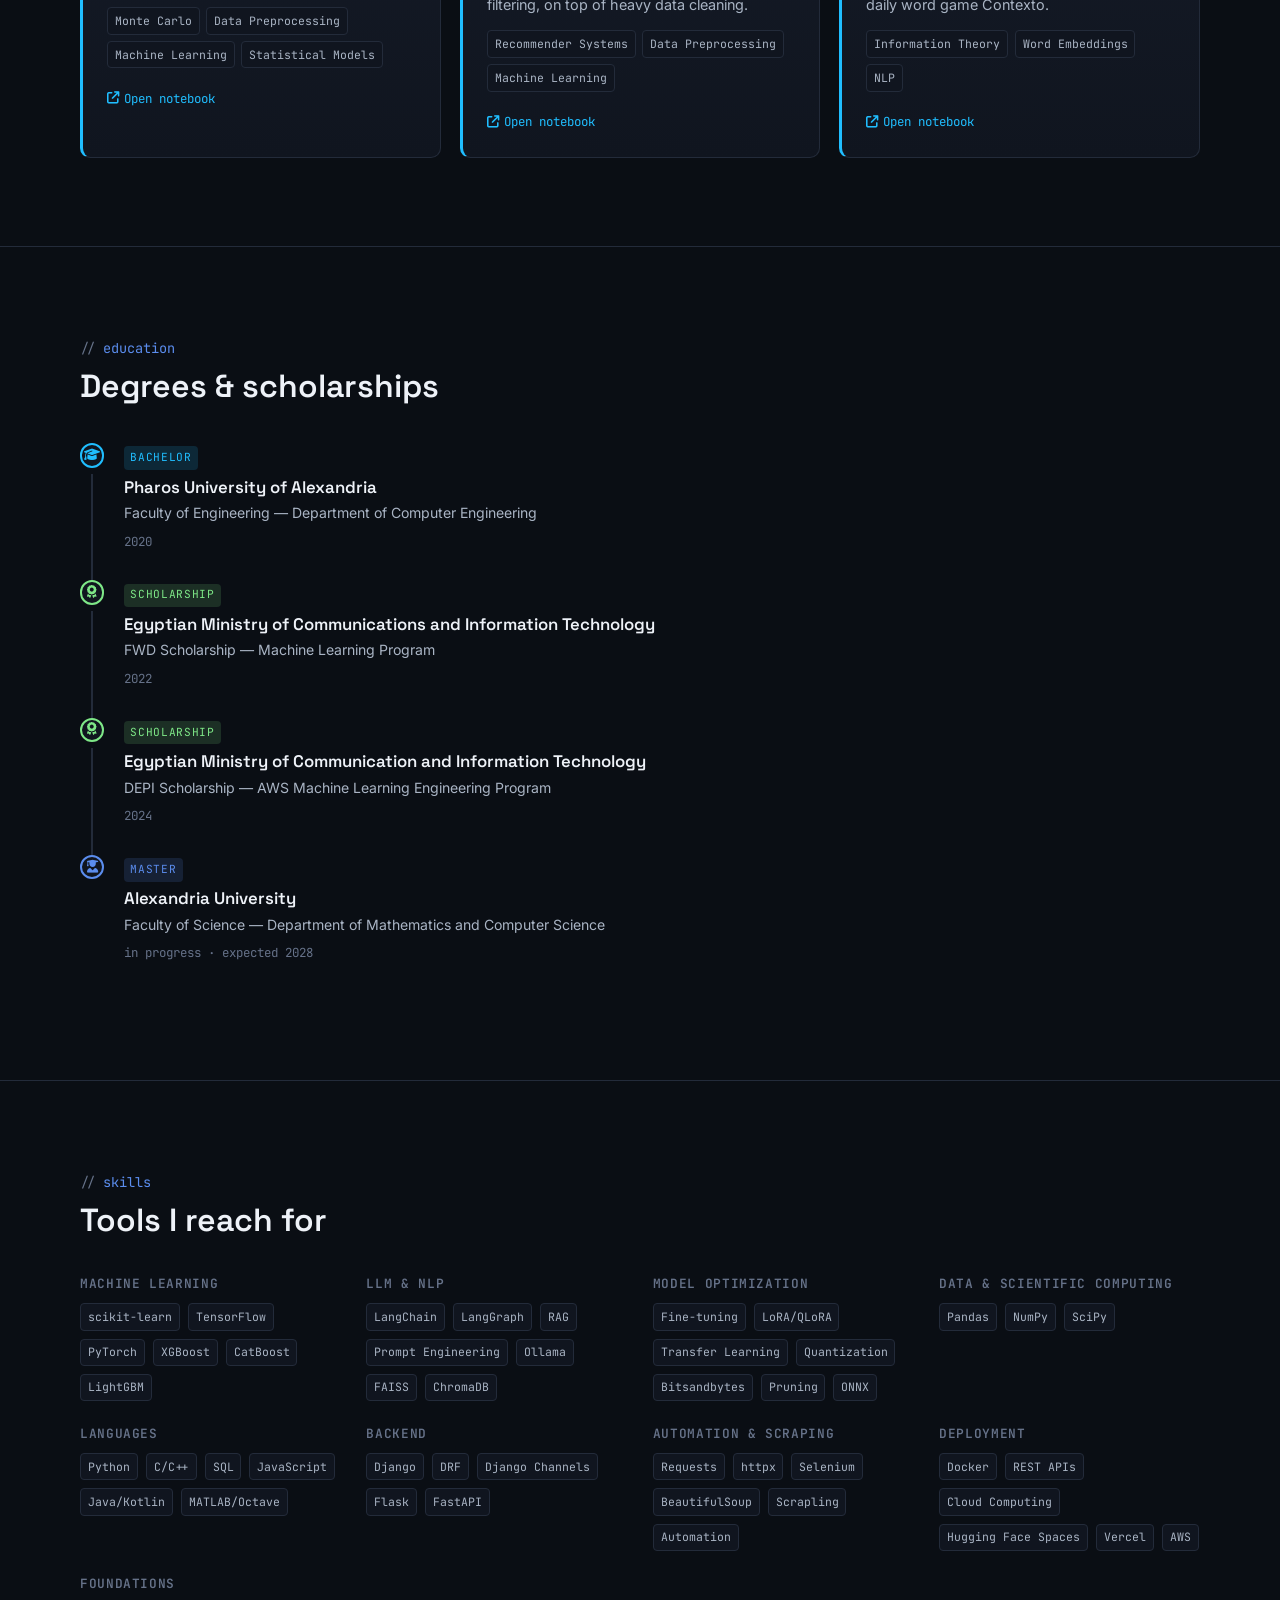
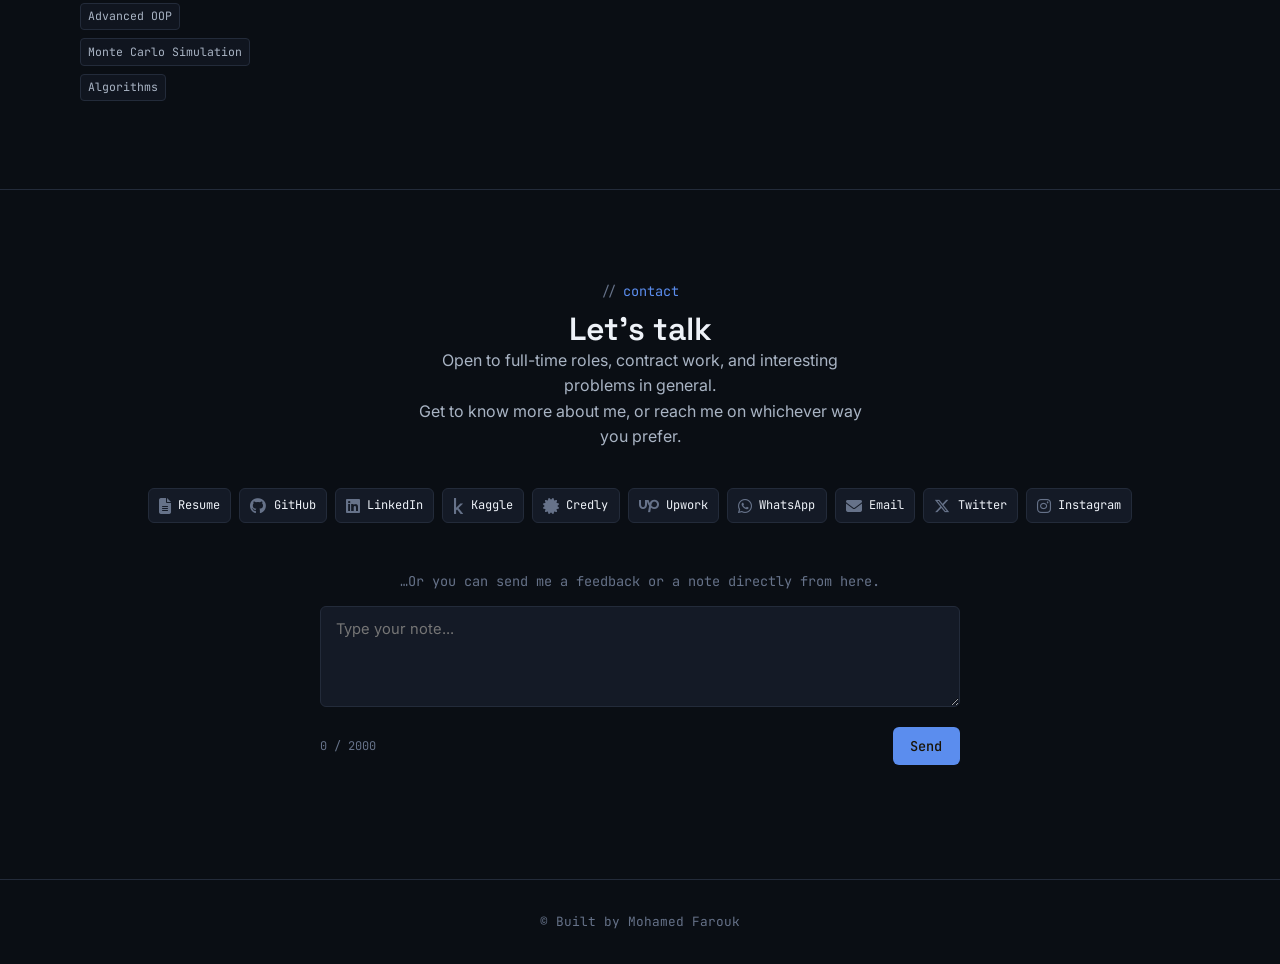
==== commit e76b654f: "changing sections order" ====
--- a/index.html
+++ b/index.html
@@ -161,18 +161,6 @@
         </div>
       </section>
 
-      <!-- ============================== PROJECTS ==============================
-           Edit PROJECTS in js/content.js. ======================================= -->
-      <section class="section projects" id="projects">
-        <div class="wrap">
-          <div class="section-head">
-            <div class="eyebrow">projects</div>
-            <h2>Things I've built end-to-end</h2>
-          </div>
-          <div class="projects__grid" id="projects-grid"></div>
-        </div>
-      </section>
-
       <!-- ============================== EXPERIENCE ==============================
      Client/freelance work with no public code. Edit EXPERIENCE in
      js/content.js. ============================================================ -->
@@ -183,6 +171,18 @@
             <h2>Work I've done, or roles I've played</h2>
           </div>
           <div class="experience__grid" id="experience-grid"></div>
+        </div>
+      </section>
+
+      <!-- ============================== PROJECTS ==============================
+           Edit PROJECTS in js/content.js. ======================================= -->
+      <section class="section projects" id="projects">
+        <div class="wrap">
+          <div class="section-head">
+            <div class="eyebrow">projects</div>
+            <h2>Things I've built end-to-end</h2>
+          </div>
+          <div class="projects__grid" id="projects-grid"></div>
         </div>
       </section>
 
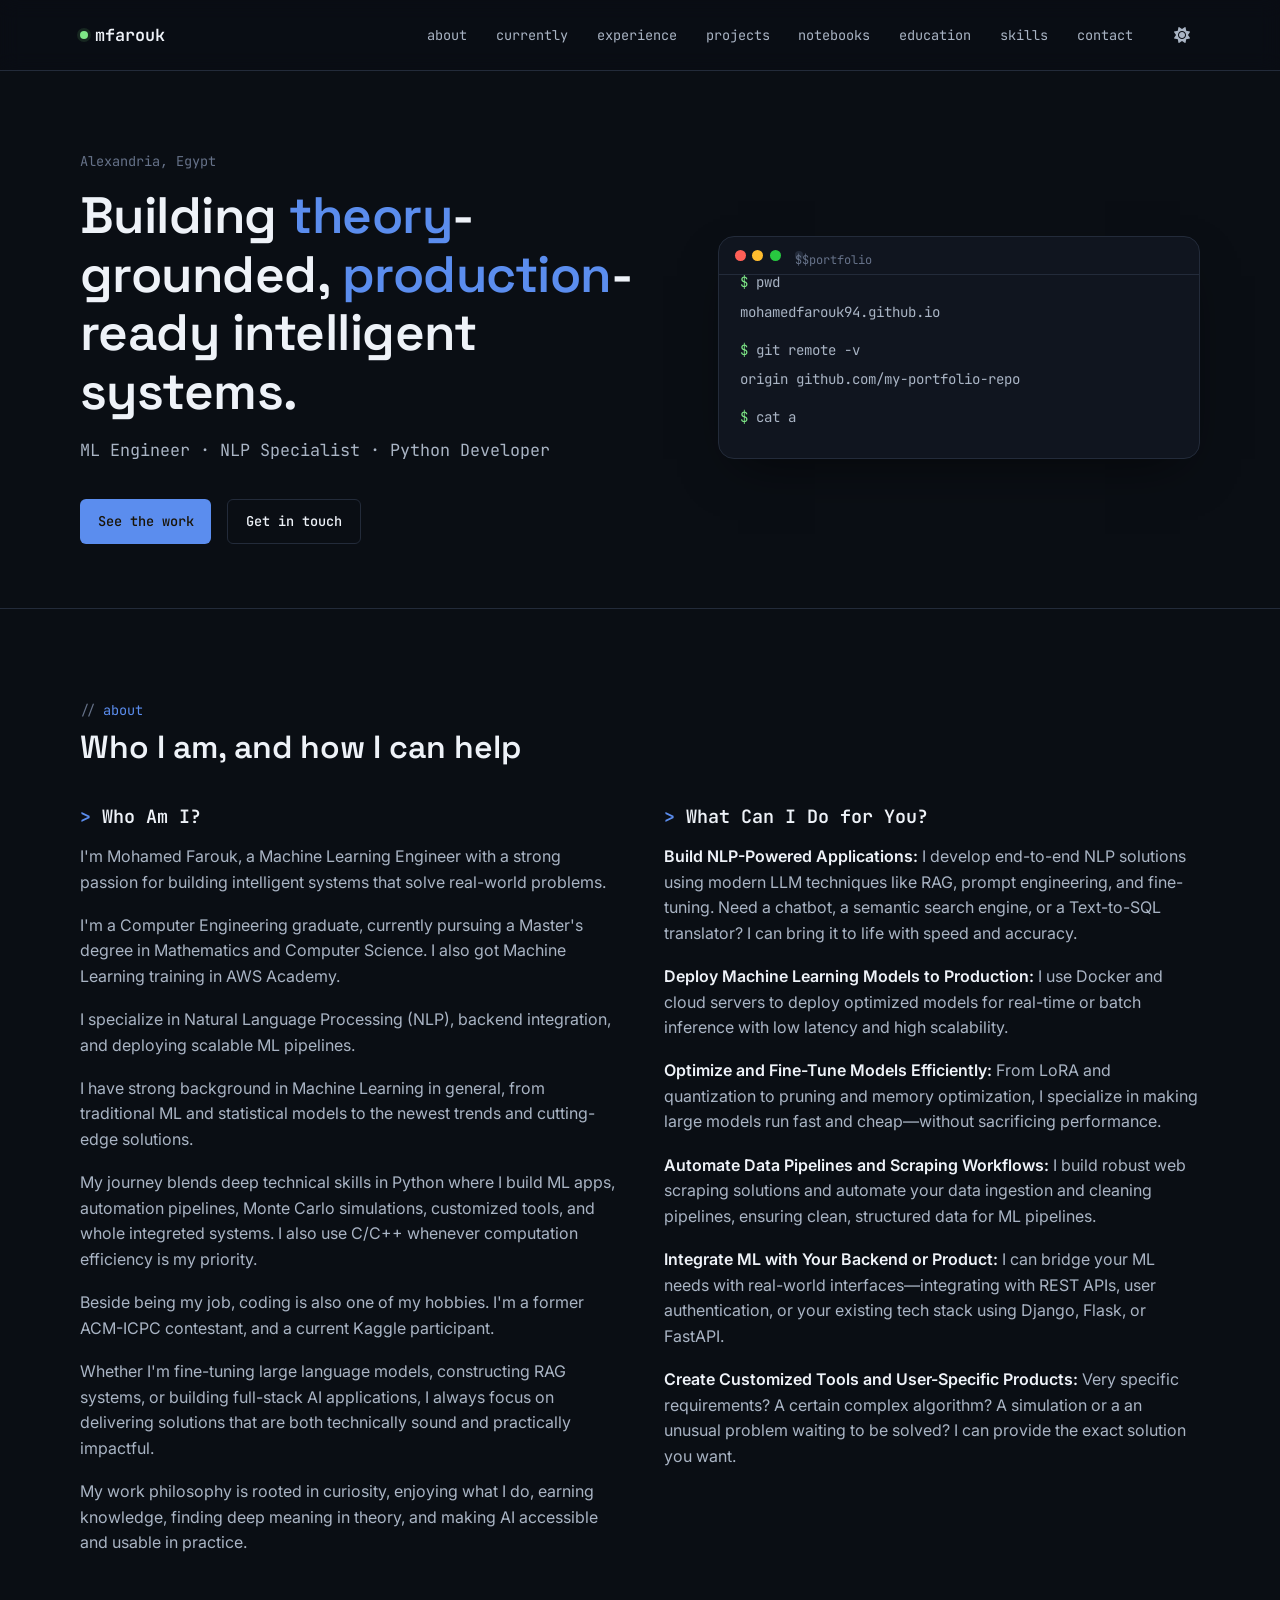
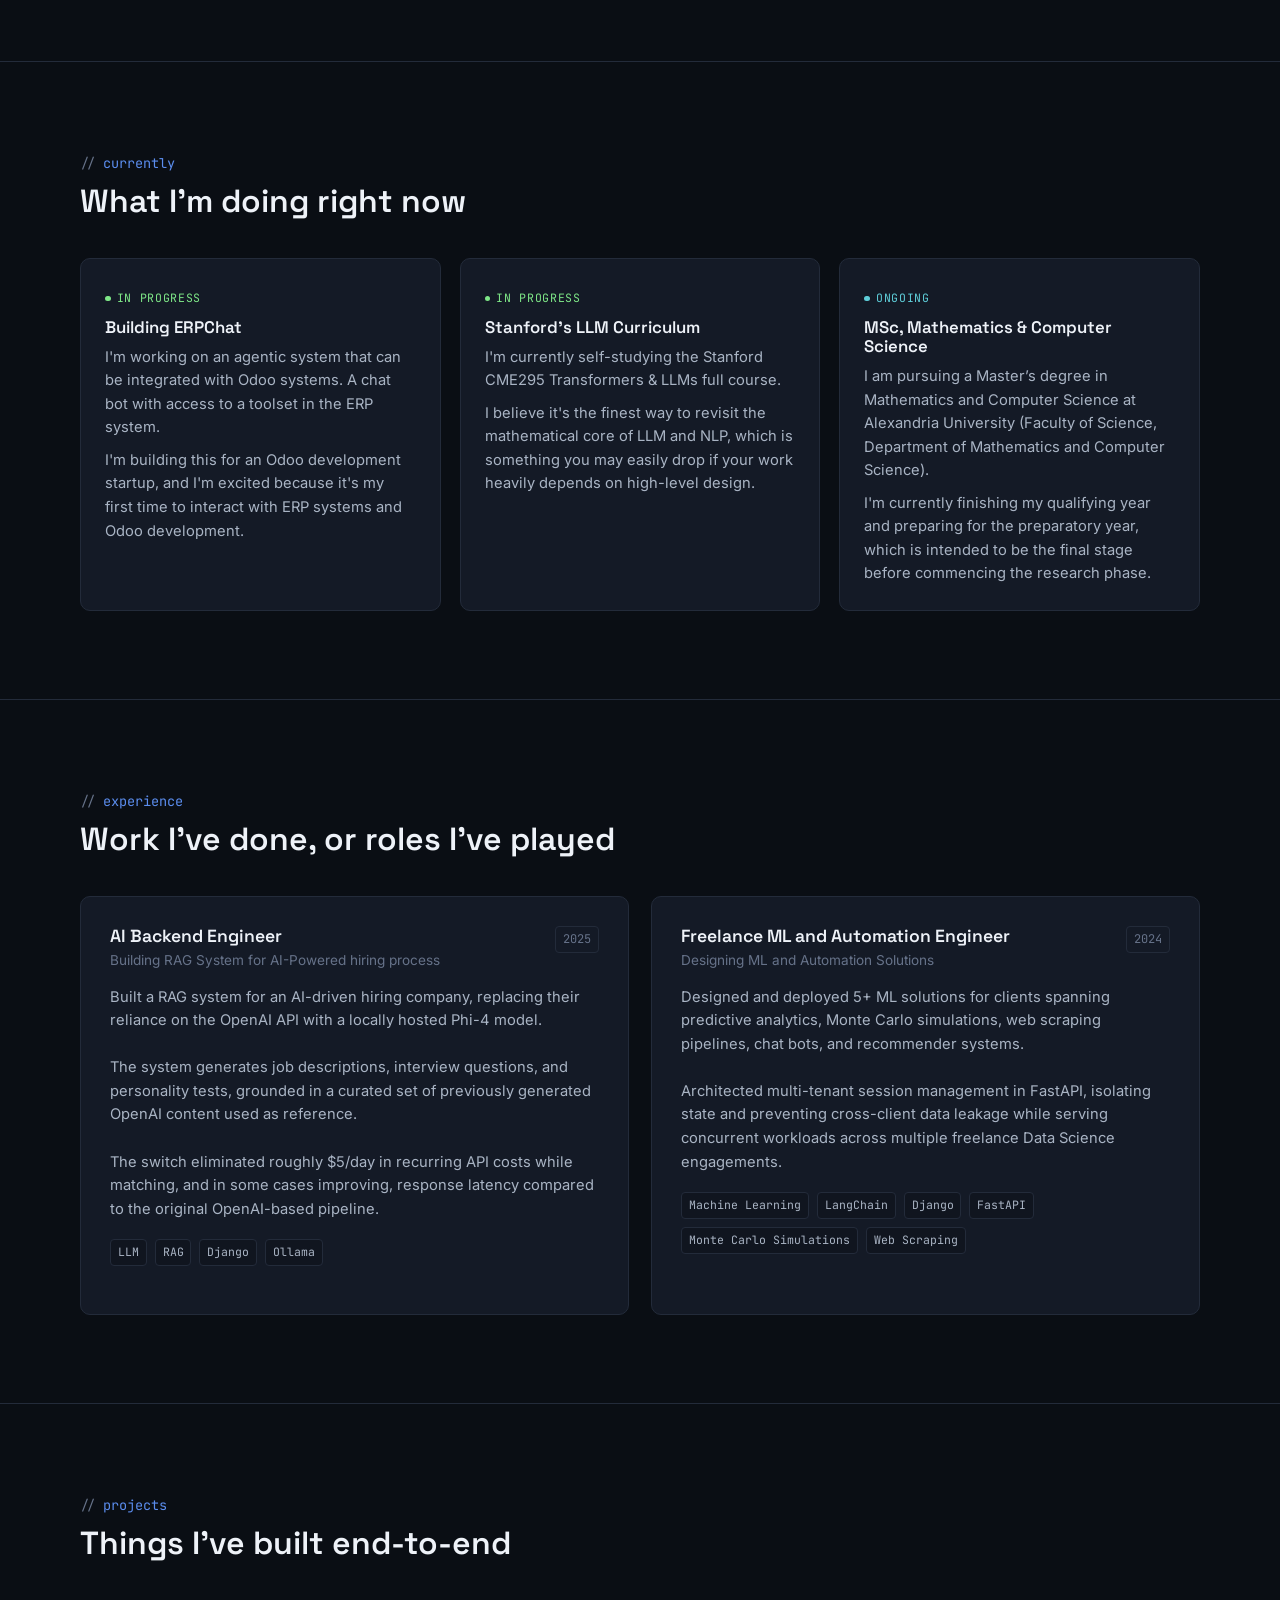
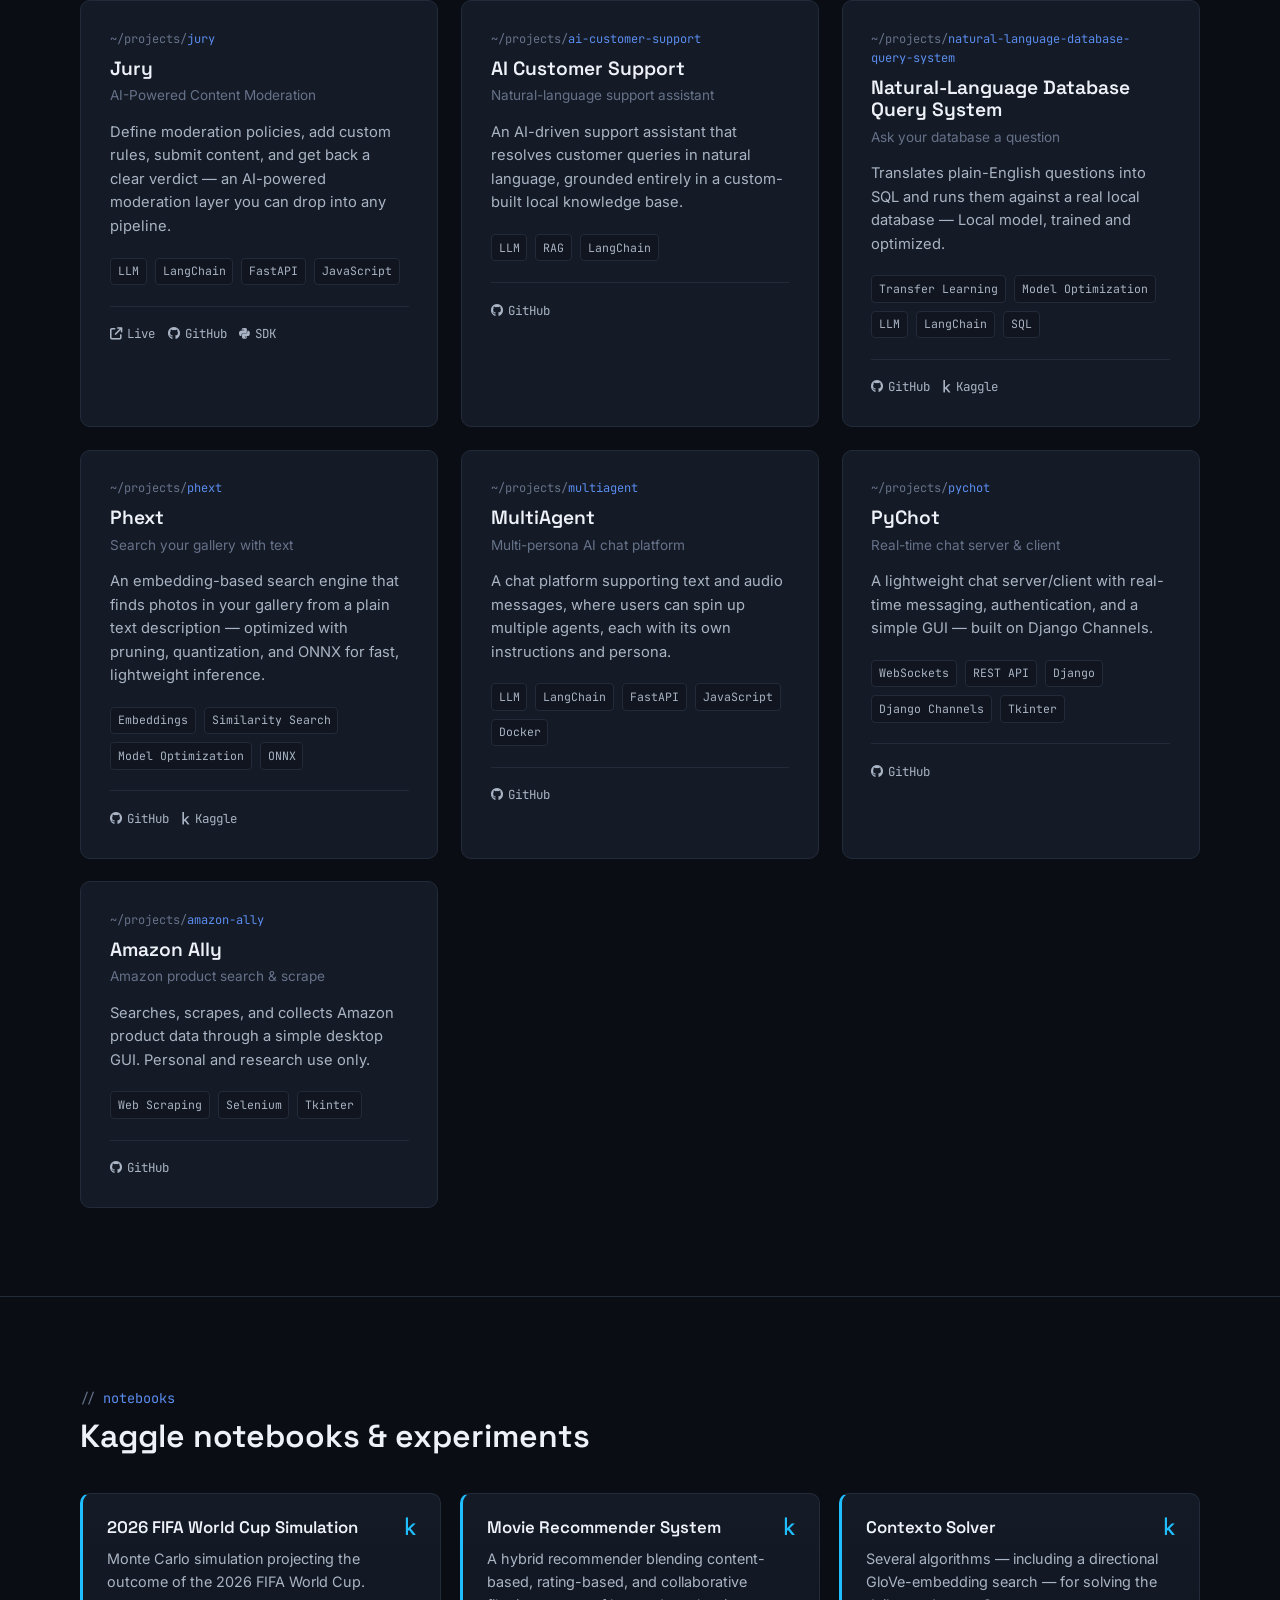
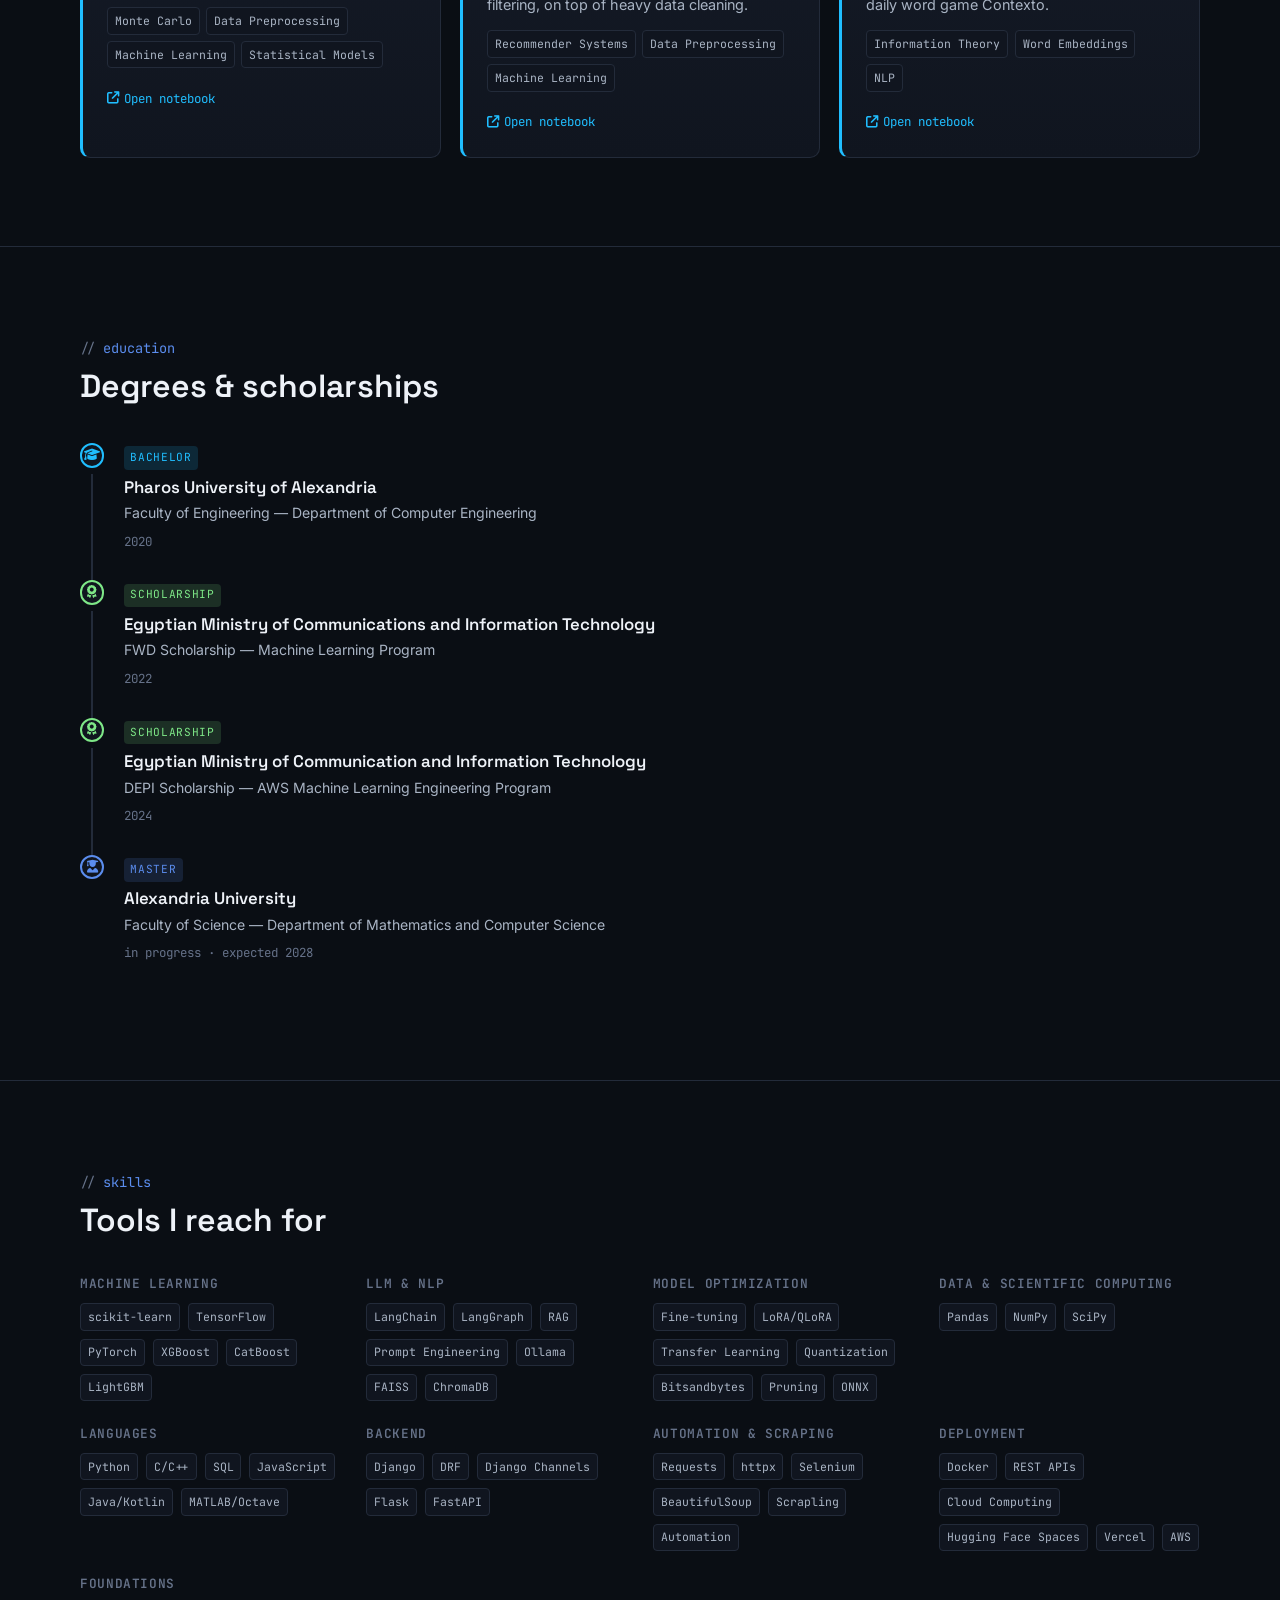
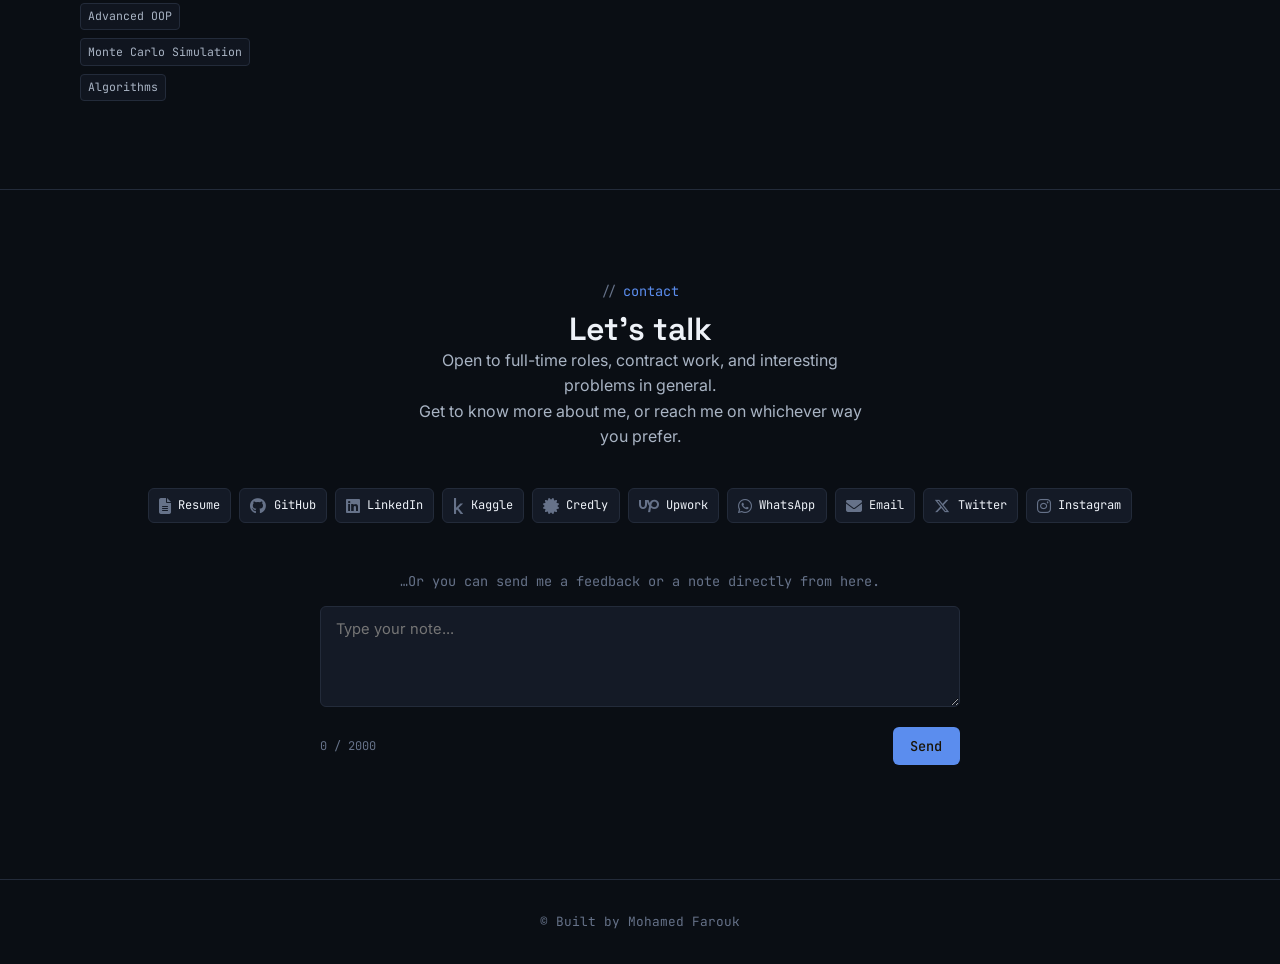
==== commit 13ec1189: "Reorder 'experience' link in navigation menu" ====
--- a/index.html
+++ b/index.html
@@ -39,8 +39,8 @@
           <ul class="nav__list" id="nav-list">
             <li class="nav__list-item"><a class="nav__link" href="#about">about</a></li>
             <li class="nav__list-item"><a class="nav__link" href="#currently">currently</a></li>
+            <li class="nav__list-item"><a class="nav__link" href="#experience">experience</a></li>
             <li class="nav__list-item"><a class="nav__link" href="#projects">projects</a></li>
-            <li class="nav__list-item"><a class="nav__link" href="#experience">experience</a></li>
             <li class="nav__list-item"><a class="nav__link" href="#notebooks">notebooks</a></li>
             <li class="nav__list-item"><a class="nav__link" href="#education">education</a></li>
             <li class="nav__list-item"><a class="nav__link" href="#skills">skills</a></li>
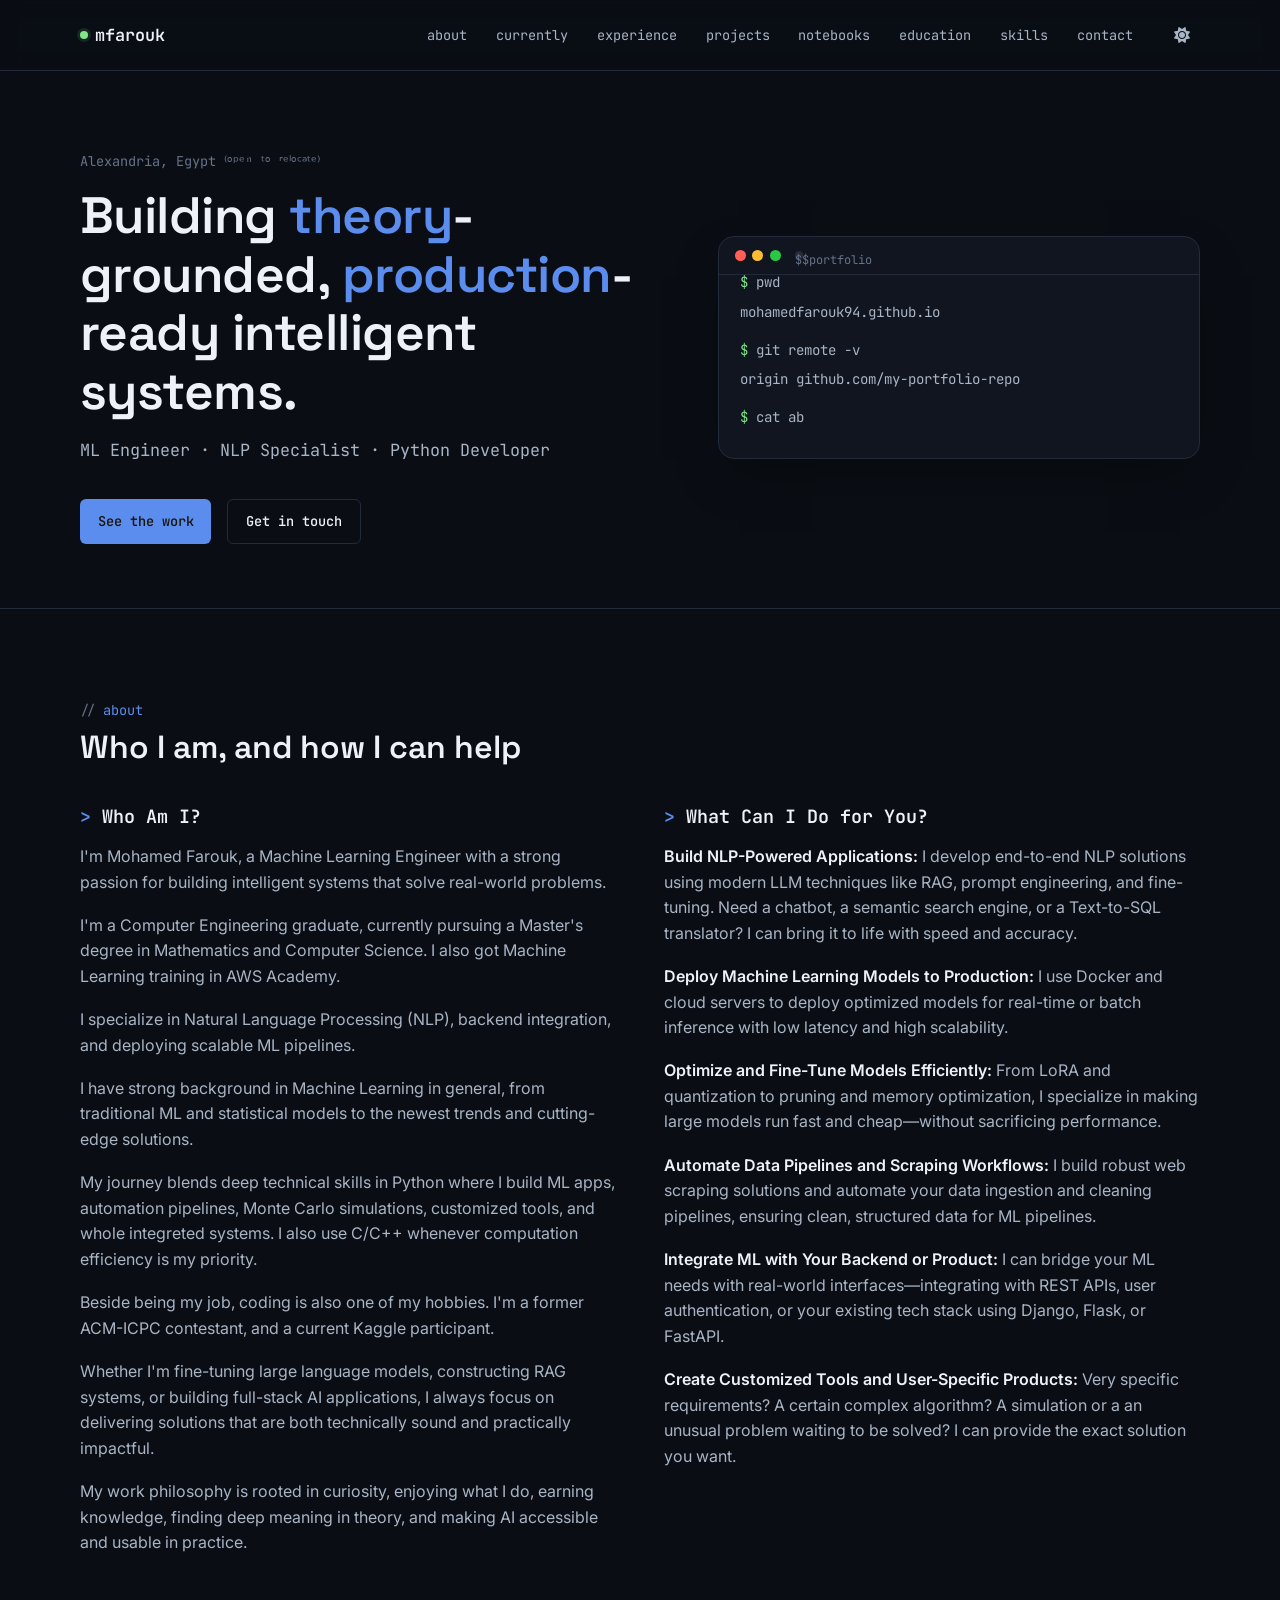
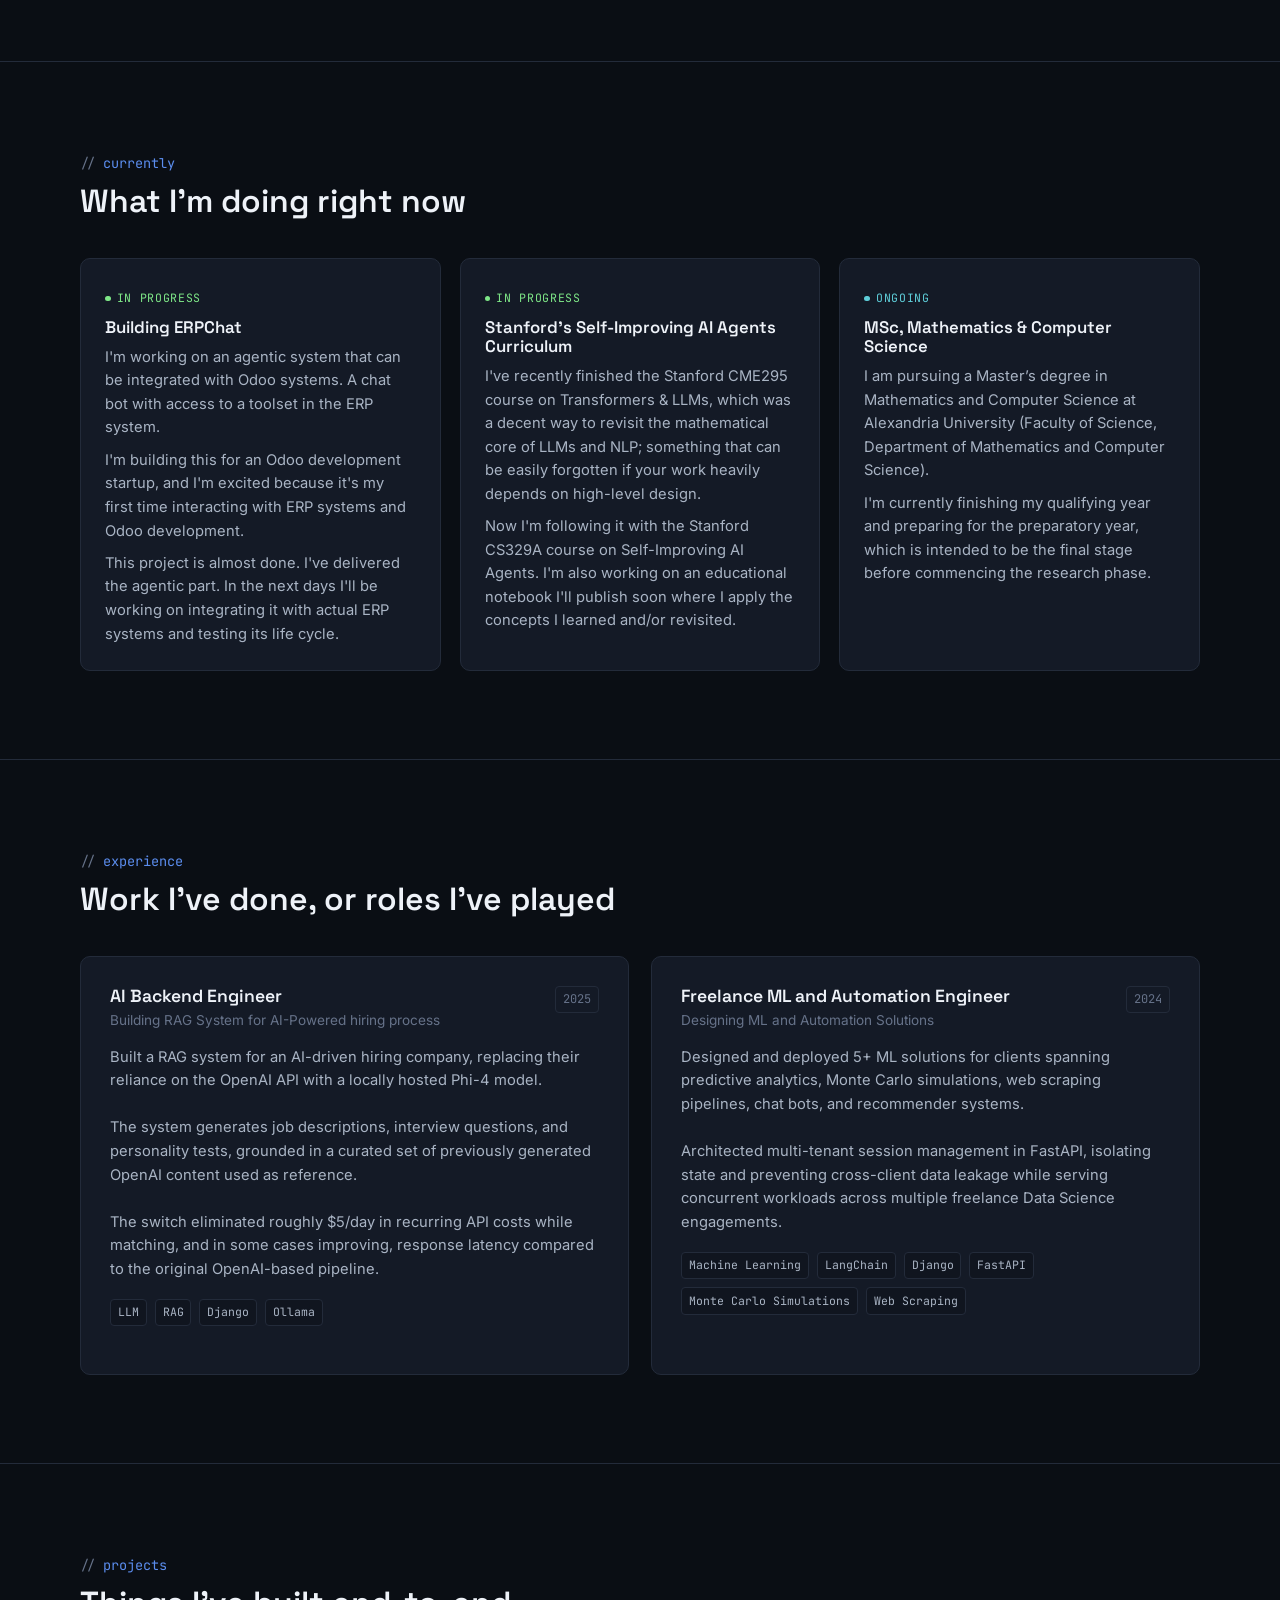
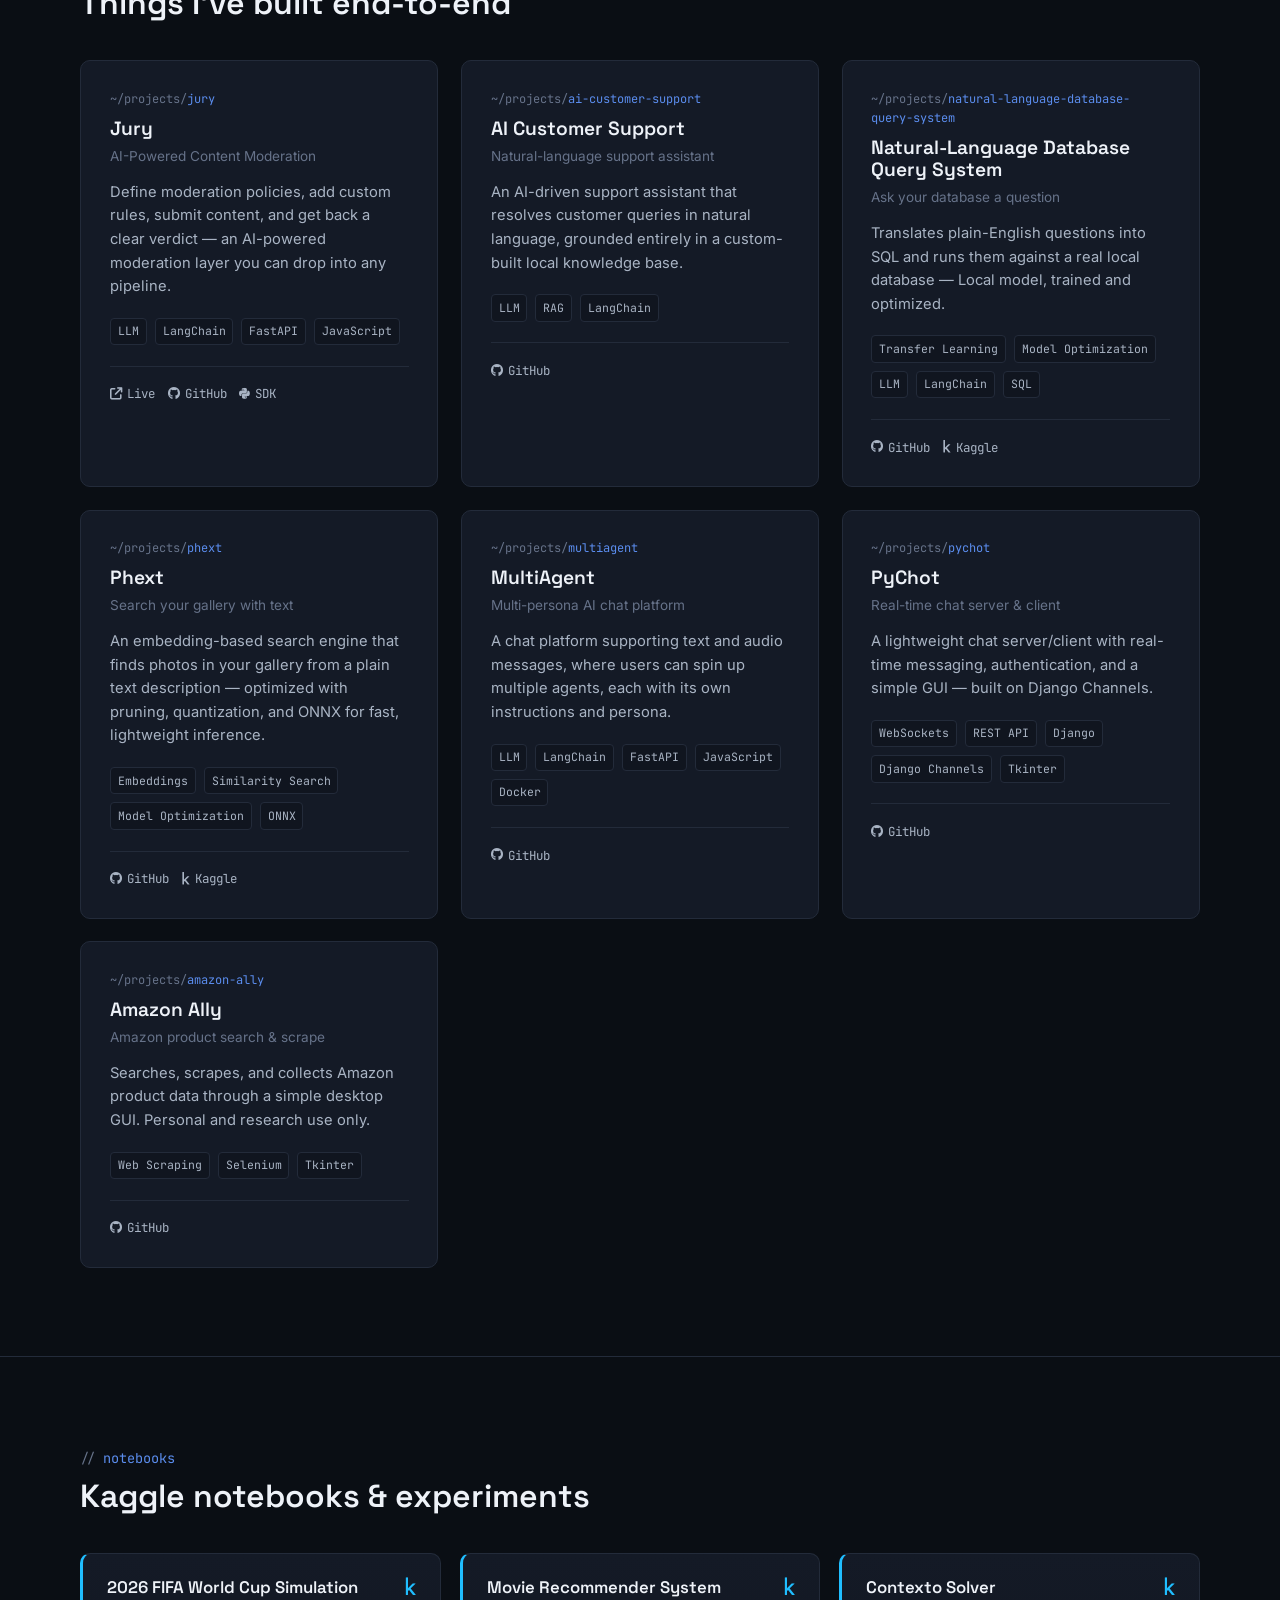
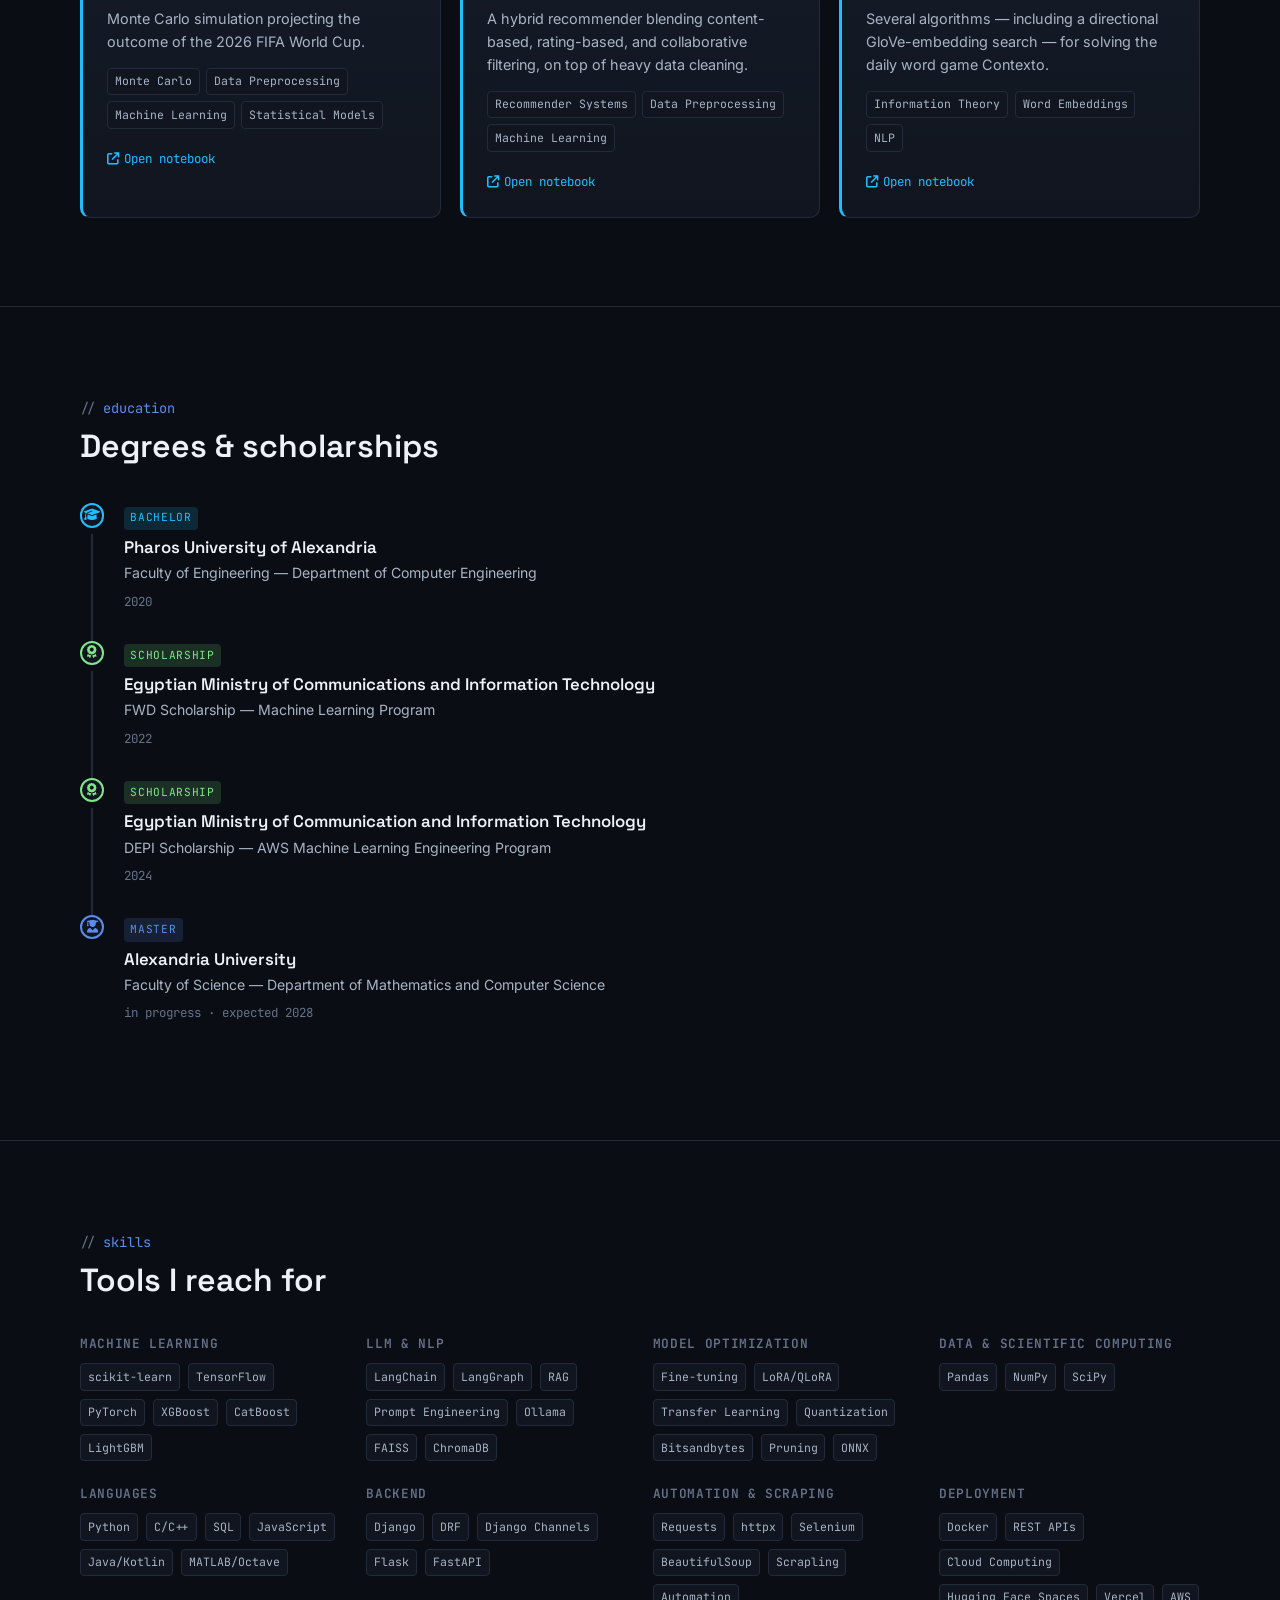
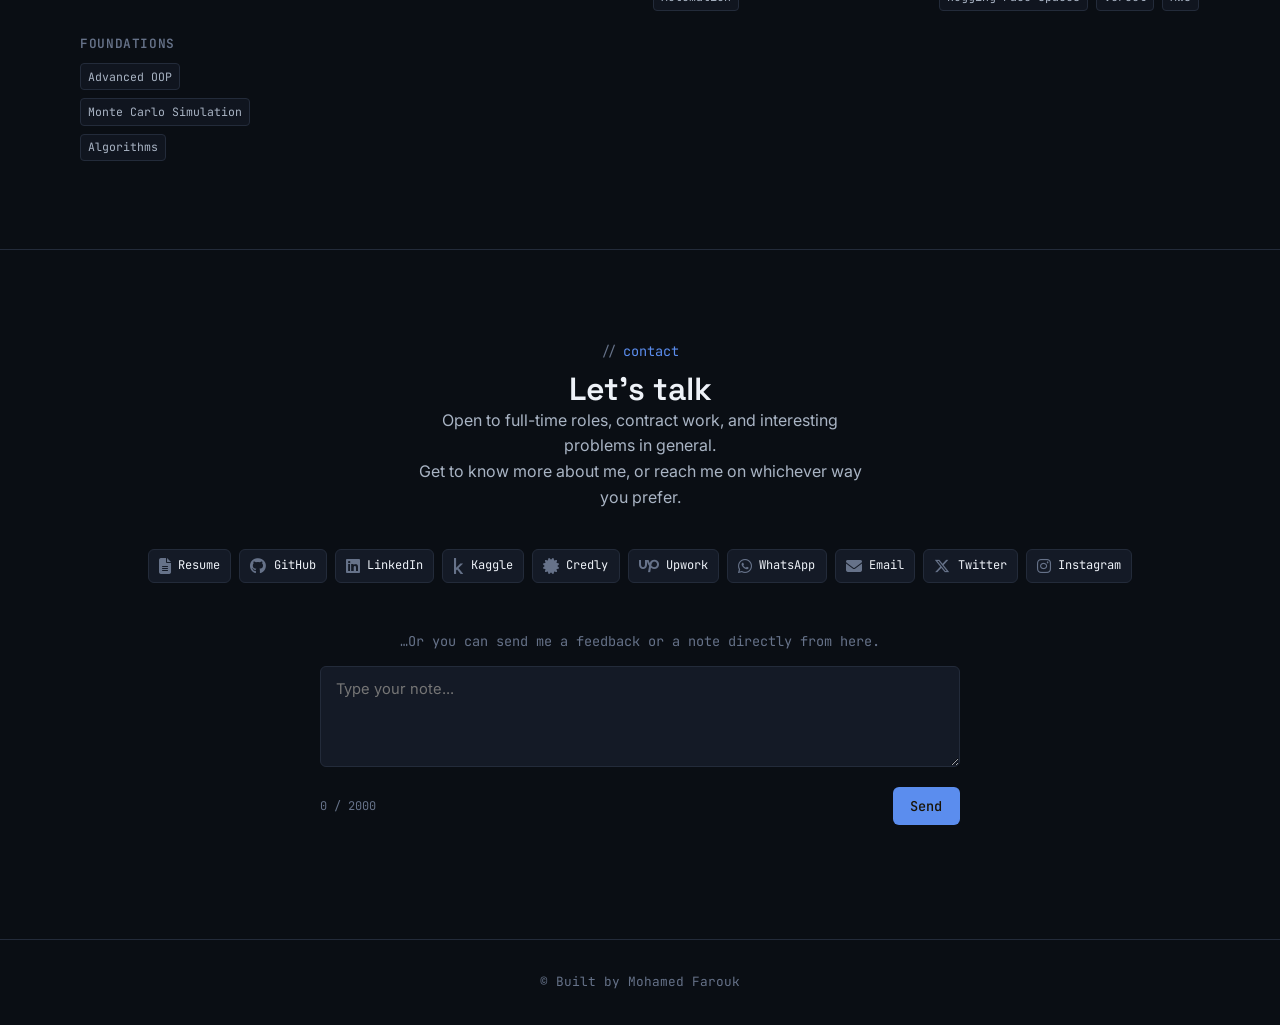
==== commit 29e92b20: "Update hero kicker text with additional information" ====
--- a/index.html
+++ b/index.html
@@ -62,7 +62,7 @@
       <section class="hero">
         <div class="wrap hero__grid">
           <div>
-            <div class="hero__kicker">Alexandria, Egypt</div>
+            <div class="hero__kicker">Alexandria, Egypt ⁽ᵒᵖᵉⁿ ᵗᵒ ʳᵉˡᵒᶜᵃᵗᵉ⁾</div>
             <h1>Building <span class="accent">theory</span>-grounded, <span class="accent">production</span>-ready intelligent systems.</h1>
             <div class="hero__role">ML Engineer · NLP Specialist · Python Developer</div>
             <div class="hero__actions">
